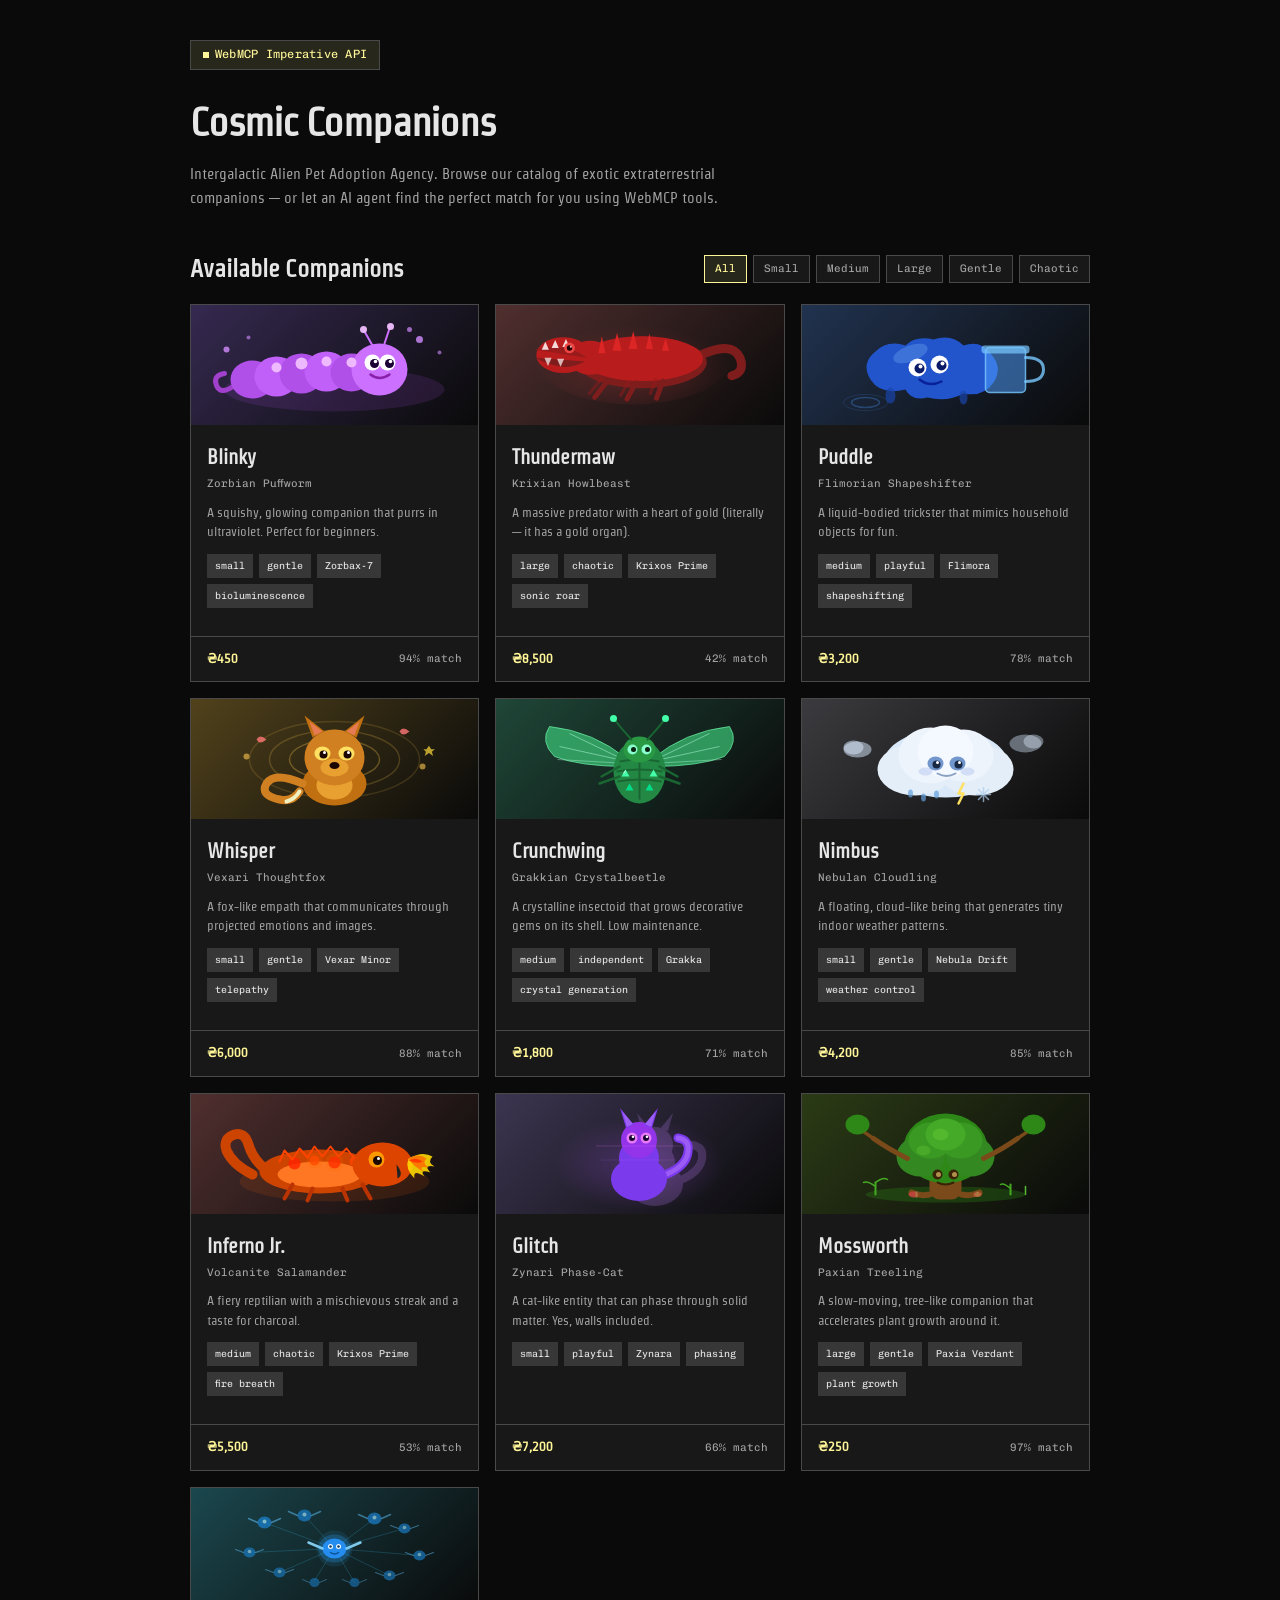
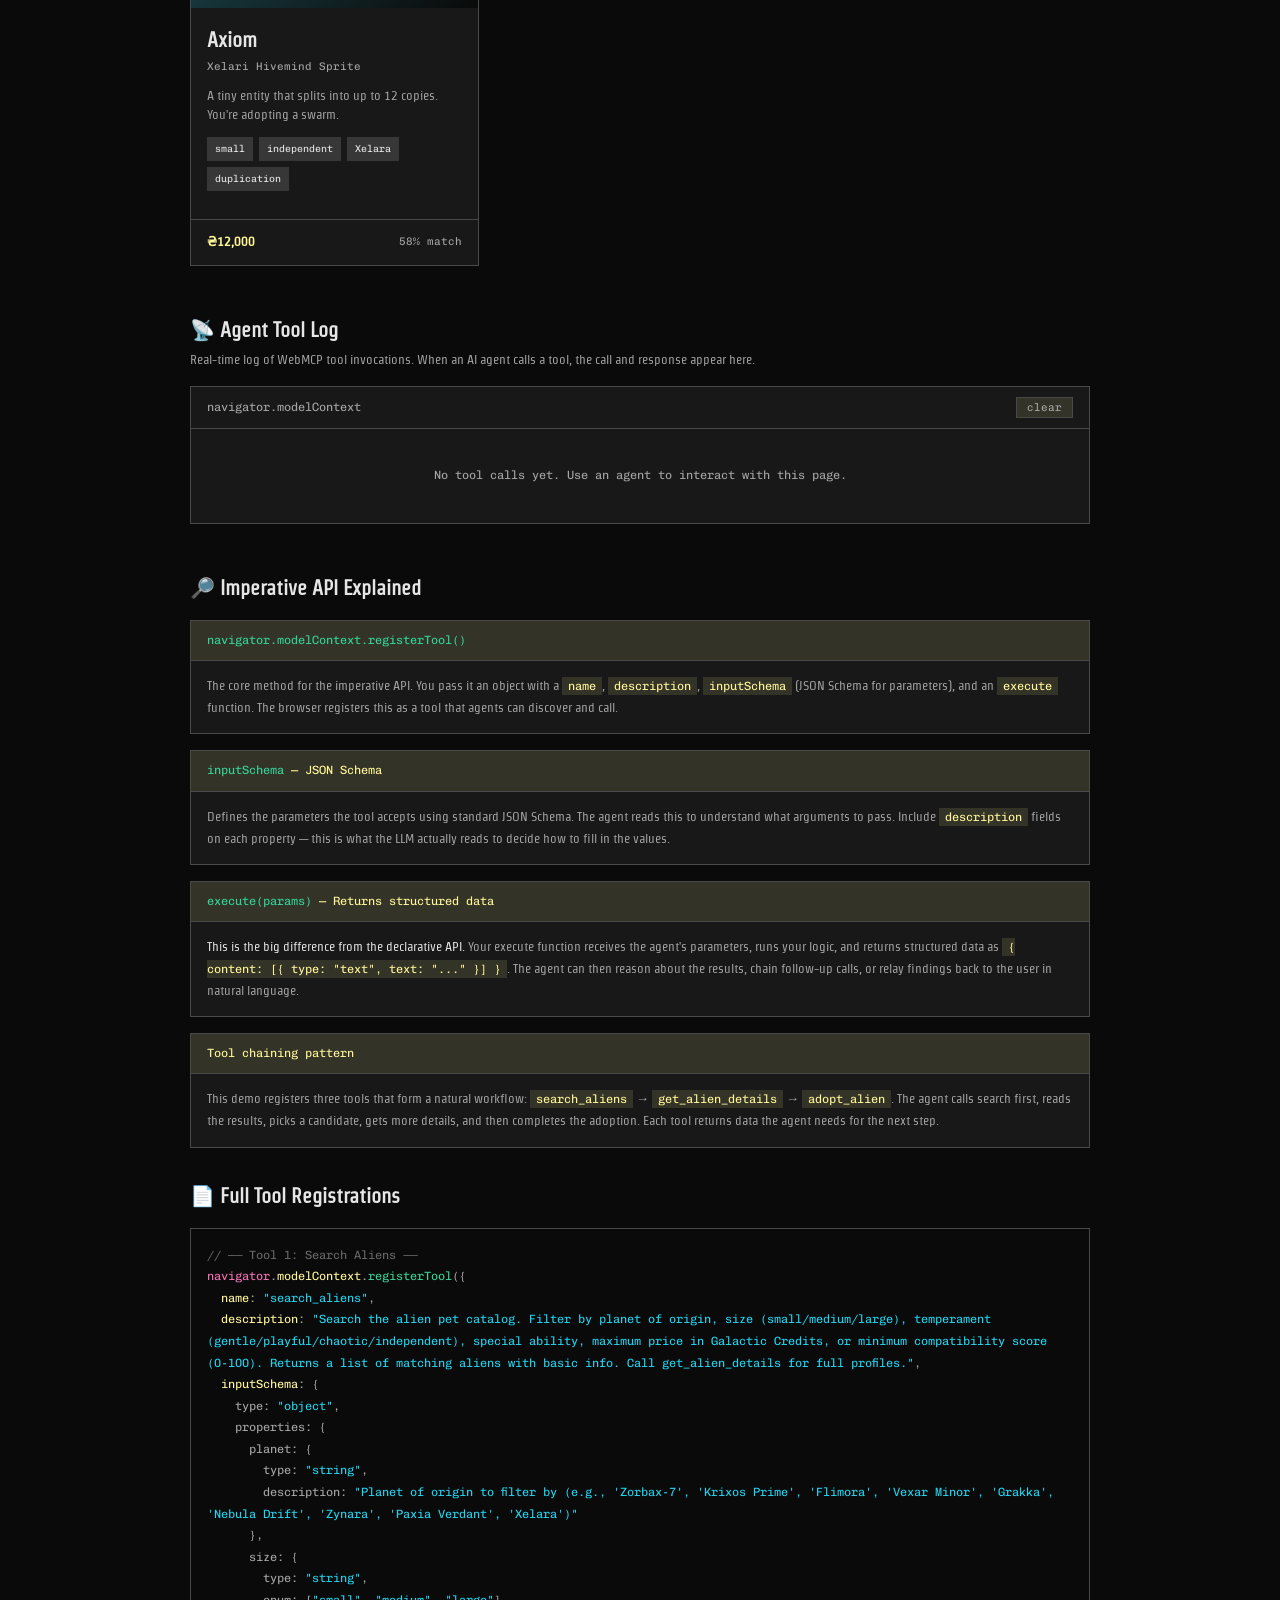
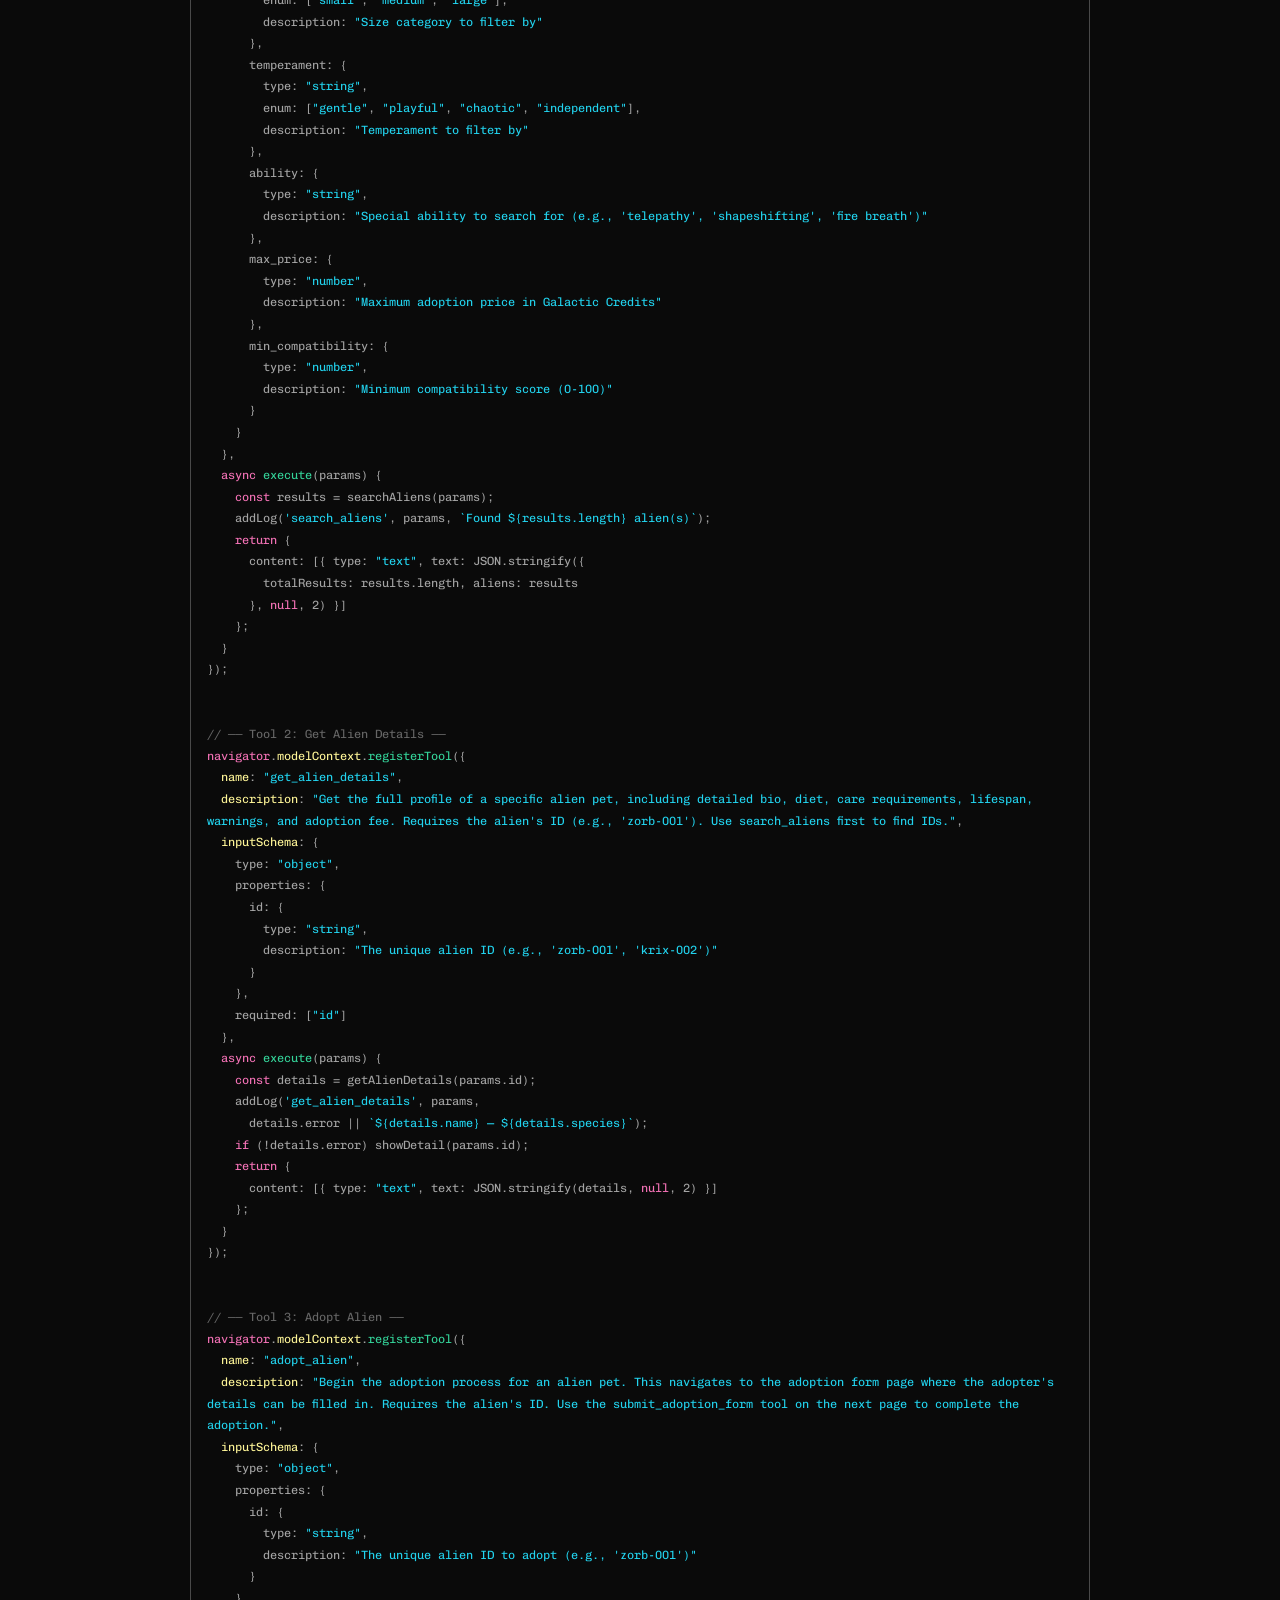
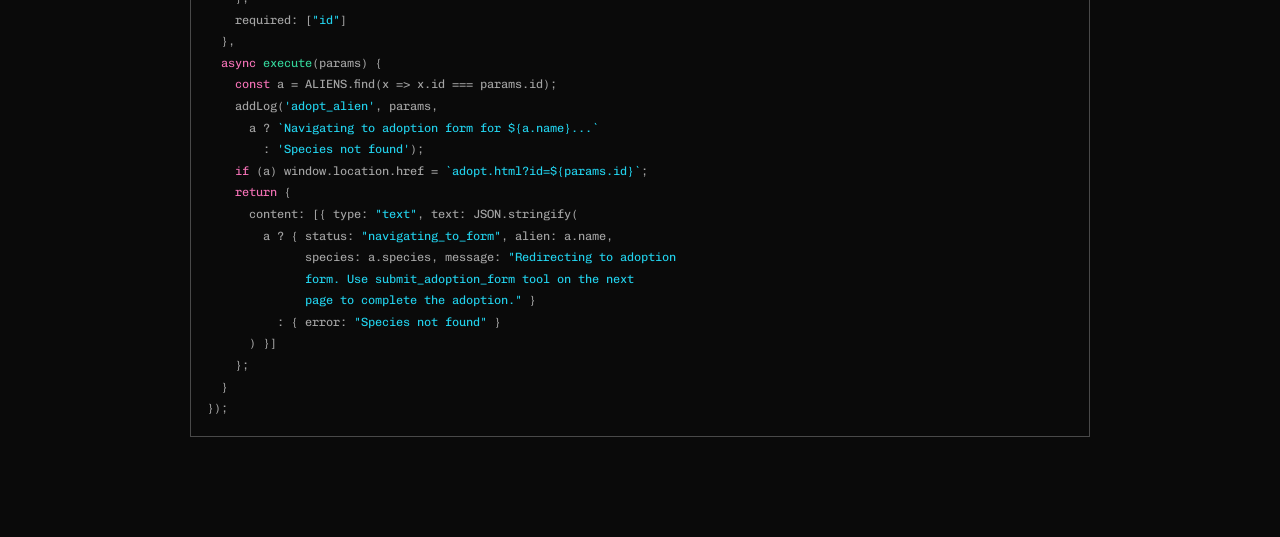
==== alien-adoption/index.html @ 4079ff13 "Fix pre block wrapping and match adopt.html container width - Set container--form max-width to 900px" ====
<!DOCTYPE html>
<html lang="en">
<head>
    <meta charset="UTF-8">
    <meta name="viewport" content="width=device-width, initial-scale=1.0">
    <link rel="icon" type="image/svg+xml" href="/playground/favicon.svg">
    <title>Cosmic Companions — Alien Pet Adoption Agency</title>
    <link rel="preconnect" href="https://fonts.googleapis.com">
    <link href="https://fonts.googleapis.com/css2?family=Chivo+Mono:wght@300;400;500&family=Strait&display=swap" rel="stylesheet">
    <link rel="stylesheet" href="styles.css">
</head>
<body>
<div class="container container--catalog">

    <header class="page-header">
        <div class="badge">WebMCP Imperative API</div>
        <h1>Cosmic Companions</h1>
        <p class="subtitle">
            Intergalactic Alien Pet Adoption Agency. Browse our catalog of exotic extraterrestrial 
            companions — or let an AI agent find the perfect match for you using WebMCP tools.
        </p>
    </header>

    <!-- Catalog -->
    <div class="section-header">
        <h2>Available Companions</h2>
        <div class="filter-pills">
            <span class="pill active" data-filter="all">All</span>
            <span class="pill" data-filter="small">Small</span>
            <span class="pill" data-filter="medium">Medium</span>
            <span class="pill" data-filter="large">Large</span>
            <span class="pill" data-filter="gentle">Gentle</span>
            <span class="pill" data-filter="chaotic">Chaotic</span>
        </div>
    </div>

    <div class="catalog" id="catalog"></div>

    <!-- Tool Call Log -->
    <div class="log-section">
        <h2>&#128225; Agent Tool Log</h2>
        <p class="log-desc">Real-time log of WebMCP tool invocations. When an AI agent calls a tool, the call and response appear here.</p>
        <div class="log-panel">
            <div class="log-toolbar">
                <span>navigator.modelContext</span>
                <button class="log-clear" onclick="clearLog()">clear</button>
            </div>
            <div class="log-entries" id="logEntries">
                <div class="log-empty">No tool calls yet. Use an agent to interact with this page.</div>
            </div>
        </div>
    </div>

    <!-- Annotations -->
    <div class="annotations">
        <h2>&#128270; Imperative API Explained</h2>

        <div class="annotation-block">
            <div class="annotation-label">
                <span class="fn">navigator.modelContext.registerTool()</span>
            </div>
            <div class="annotation-desc">
                The core method for the imperative API. You pass it an object with a <code>name</code>, 
                <code>description</code>, <code>inputSchema</code> (JSON Schema for parameters), 
                and an <code>execute</code> function. The browser registers this as a tool 
                that agents can discover and call.
            </div>
        </div>

        <div class="annotation-block">
            <div class="annotation-label">
                <span class="fn">inputSchema</span> — JSON Schema
            </div>
            <div class="annotation-desc">
                Defines the parameters the tool accepts using standard JSON Schema. 
                The agent reads this to understand what arguments to pass. Include 
                <code>description</code> fields on each property — this is what the LLM 
                actually reads to decide how to fill in the values.
            </div>
        </div>

        <div class="annotation-block">
            <div class="annotation-label">
                <span class="fn">execute(params)</span> — Returns structured data
            </div>
            <div class="annotation-desc">
                <strong>This is the big difference from the declarative API.</strong> Your execute 
                function receives the agent's parameters, runs your logic, and returns 
                structured data as <code>{ content: [{ type: "text", text: "..." }] }</code>. 
                The agent can then reason about the results, chain follow-up calls, or 
                relay findings back to the user in natural language.
            </div>
        </div>

        <div class="annotation-block">
            <div class="annotation-label">
                Tool chaining pattern
            </div>
            <div class="annotation-desc">
                This demo registers three tools that form a natural workflow: 
                <code>search_aliens</code> → <code>get_alien_details</code> → <code>adopt_alien</code>. 
                The agent calls search first, reads the results, picks a candidate, gets more details, 
                and then completes the adoption. Each tool returns data the agent needs for the next step.
            </div>
        </div>

        <h2 style="margin-top: 32px;">&#128196; Full Tool Registrations</h2>
        <pre><span class="cm">// ── Tool 1: Search Aliens ──</span>
<span class="kw">navigator</span>.<span class="hl">modelContext</span>.<span class="fn">registerTool</span>({
  <span class="hl">name</span>: <span class="str">"search_aliens"</span>,
  <span class="hl">description</span>: <span class="str">"Search the alien pet catalog. Filter by planet of origin, size (small/medium/large), temperament (gentle/playful/chaotic/independent), special ability, maximum price in Galactic Credits, or minimum compatibility score (0-100). Returns a list of matching aliens with basic info. Call get_alien_details for full profiles."</span>,
  <span class="hl">inputSchema</span>: {
    type: <span class="str">"object"</span>,
    properties: {
      planet: {
        type: <span class="str">"string"</span>,
        description: <span class="str">"Planet of origin to filter by (e.g., 'Zorbax-7', 'Krixos Prime', 'Flimora', 'Vexar Minor', 'Grakka', 'Nebula Drift', 'Zynara', 'Paxia Verdant', 'Xelara')"</span>
      },
      size: {
        type: <span class="str">"string"</span>,
        enum: [<span class="str">"small"</span>, <span class="str">"medium"</span>, <span class="str">"large"</span>],
        description: <span class="str">"Size category to filter by"</span>
      },
      temperament: {
        type: <span class="str">"string"</span>,
        enum: [<span class="str">"gentle"</span>, <span class="str">"playful"</span>, <span class="str">"chaotic"</span>, <span class="str">"independent"</span>],
        description: <span class="str">"Temperament to filter by"</span>
      },
      ability: {
        type: <span class="str">"string"</span>,
        description: <span class="str">"Special ability to search for (e.g., 'telepathy', 'shapeshifting', 'fire breath')"</span>
      },
      max_price: {
        type: <span class="str">"number"</span>,
        description: <span class="str">"Maximum adoption price in Galactic Credits"</span>
      },
      min_compatibility: {
        type: <span class="str">"number"</span>,
        description: <span class="str">"Minimum compatibility score (0-100)"</span>
      }
    }
  },
  <span class="kw">async</span> <span class="fn">execute</span>(params) {
    <span class="kw">const</span> results = searchAliens(params);
    addLog(<span class="str">'search_aliens'</span>, params, <span class="str">`Found ${results.length} alien(s)`</span>);
    <span class="kw">return</span> {
      content: [{ type: <span class="str">"text"</span>, text: JSON.stringify({
        totalResults: results.length, aliens: results
      }, <span class="kw">null</span>, 2) }]
    };
  }
});


<span class="cm">// ── Tool 2: Get Alien Details ──</span>
<span class="kw">navigator</span>.<span class="hl">modelContext</span>.<span class="fn">registerTool</span>({
  <span class="hl">name</span>: <span class="str">"get_alien_details"</span>,
  <span class="hl">description</span>: <span class="str">"Get the full profile of a specific alien pet, including detailed bio, diet, care requirements, lifespan, warnings, and adoption fee. Requires the alien's ID (e.g., 'zorb-001'). Use search_aliens first to find IDs."</span>,
  <span class="hl">inputSchema</span>: {
    type: <span class="str">"object"</span>,
    properties: {
      id: {
        type: <span class="str">"string"</span>,
        description: <span class="str">"The unique alien ID (e.g., 'zorb-001', 'krix-002')"</span>
      }
    },
    required: [<span class="str">"id"</span>]
  },
  <span class="kw">async</span> <span class="fn">execute</span>(params) {
    <span class="kw">const</span> details = getAlienDetails(params.id);
    addLog(<span class="str">'get_alien_details'</span>, params,
      details.error || <span class="str">`${details.name} — ${details.species}`</span>);
    <span class="kw">if</span> (!details.error) showDetail(params.id);
    <span class="kw">return</span> {
      content: [{ type: <span class="str">"text"</span>, text: JSON.stringify(details, <span class="kw">null</span>, 2) }]
    };
  }
});


<span class="cm">// ── Tool 3: Adopt Alien ──</span>
<span class="kw">navigator</span>.<span class="hl">modelContext</span>.<span class="fn">registerTool</span>({
  <span class="hl">name</span>: <span class="str">"adopt_alien"</span>,
  <span class="hl">description</span>: <span class="str">"Begin the adoption process for an alien pet. This navigates to the adoption form page where the adopter's details can be filled in. Requires the alien's ID. Use the submit_adoption_form tool on the next page to complete the adoption."</span>,
  <span class="hl">inputSchema</span>: {
    type: <span class="str">"object"</span>,
    properties: {
      id: {
        type: <span class="str">"string"</span>,
        description: <span class="str">"The unique alien ID to adopt (e.g., 'zorb-001')"</span>
      }
    },
    required: [<span class="str">"id"</span>]
  },
  <span class="kw">async</span> <span class="fn">execute</span>(params) {
    <span class="kw">const</span> a = ALIENS.find(x => x.id === params.id);
    addLog(<span class="str">'adopt_alien'</span>, params,
      a ? <span class="str">`Navigating to adoption form for ${a.name}...`</span>
        : <span class="str">'Species not found'</span>);
    <span class="kw">if</span> (a) window.location.href = <span class="str">`adopt.html?id=${params.id}`</span>;
    <span class="kw">return</span> {
      content: [{ type: <span class="str">"text"</span>, text: JSON.stringify(
        a ? { status: <span class="str">"navigating_to_form"</span>, alien: a.name,
              species: a.species, message: <span class="str">"Redirecting to adoption
              form. Use submit_adoption_form tool on the next
              page to complete the adoption."</span> }
          : { error: <span class="str">"Species not found"</span> }
      ) }]
    };
  }
});</pre>
    </div>

</div>

<script>
// ═══════════════════════════════════════════════════
//  ALIEN CATALOG DATA
// ═══════════════════════════════════════════════════

const ALIENS = [
    {
        id: "zorb-001",
        name: "Blinky",
        species: "Zorbian Puffworm",
        emoji: "🟣",
        planet: "Zorbax-7",
        size: "small",
        temperament: "gentle",
        ability: "bioluminescence",
        price: 450,
        compatibilityScore: 94,
        blurb: "A squishy, glowing companion that purrs in ultraviolet. Perfect for beginners.",
        bio: "Zorbian Puffworms are among the most popular starter aliens in the galaxy. Blinky was found drifting near the Helix Nebula in a cozy spore pod. They communicate through color shifts — soft lavender means happy, deep magenta means hungry. Blinky has already been litter-trained (crystalline sand only) and enjoys being carried in jacket pockets.",
        diet: "Photon flakes, crushed starlight, occasional moonberry",
        lifespan: "35 Earth years",
        careLevel: "Easy",
        warnings: ["Glows brightly at night — may disrupt sleep", "Do not expose to FM radio frequencies"]
    },
    {
        id: "krix-002",
        name: "Thundermaw",
        species: "Krixian Howlbeast",
        emoji: "🔴",
        planet: "Krixos Prime",
        size: "large",
        temperament: "chaotic",
        ability: "sonic roar",
        price: 8500,
        compatibilityScore: 42,
        blurb: "A massive predator with a heart of gold (literally — it has a gold organ).",
        bio: "Thundermaw was rescued from an illegal fighting ring on Krixos Prime. Despite their fearsome appearance (six legs, armored scales, teeth that regenerate hourly), they're surprisingly affectionate once bonded. Thundermaw's sonic roar can shatter glass within 50 meters, so a reinforced habitat is mandatory. They've been working with our behavioral team and have made tremendous progress.",
        diet: "Raw plasma steak, iron ore nuggets, the occasional asteroid fragment",
        lifespan: "200+ Earth years",
        careLevel: "Expert",
        warnings: ["Sonic roar can cause structural damage", "Requires Class-4 containment license", "May eat furniture during bonding phase"]
    },
    {
        id: "flim-003",
        name: "Puddle",
        species: "Flimorian Shapeshifter",
        emoji: "🔵",
        planet: "Flimora",
        size: "medium",
        temperament: "playful",
        ability: "shapeshifting",
        price: 3200,
        compatibilityScore: 78,
        blurb: "A liquid-bodied trickster that mimics household objects for fun.",
        bio: "Puddle is a Flimorian Shapeshifter — a species that exists in a semi-liquid state and can temporarily take the form of nearby objects. You might find Puddle disguised as your coffee mug, a throw pillow, or your other pet. This is their version of playing. Puddle can hold a shape for about 20 minutes before reverting to their natural blob form. They especially enjoy rainy days and have an inexplicable fascination with jazz music.",
        diet: "Distilled nebula water, mineral supplements, any Earth liquid (prefers orange juice)",
        lifespan: "80 Earth years",
        careLevel: "Moderate",
        warnings: ["May impersonate important objects (keys, phones, remotes)", "Cannot hold shape if startled", "Keep away from extreme heat — will evaporate temporarily"]
    },
    {
        id: "vex-004",
        name: "Whisper",
        species: "Vexari Thoughtfox",
        emoji: "🟡",
        planet: "Vexar Minor",
        size: "small",
        temperament: "gentle",
        ability: "telepathy",
        price: 6000,
        compatibilityScore: 88,
        blurb: "A fox-like empath that communicates through projected emotions and images.",
        bio: "Whisper is a Vexari Thoughtfox — a species renowned for their low-level telepathic abilities. They don't read specific thoughts, but they pick up on emotional states and can project simple images and feelings back. Owners report that Whisper has an uncanny ability to know when you're sad and will project warm, comforting mental images (usually sunsets and meadows). Whisper is extremely loyal once bonded but can be shy around crowds.",
        diet: "Thought-enriched kibble (included with adoption), Vexari dream nectar, chamomile tea",
        lifespan: "50 Earth years",
        careLevel: "Easy",
        warnings: ["May project your embarrassing memories if anxious", "Sensitive to loud arguments"]
    },
    {
        id: "grak-005",
        name: "Crunchwing",
        species: "Grakkian Crystalbeetle",
        emoji: "🟢",
        planet: "Grakka",
        size: "medium",
        temperament: "independent",
        ability: "crystal generation",
        price: 1800,
        compatibilityScore: 71,
        blurb: "A crystalline insectoid that grows decorative gems on its shell. Low maintenance.",
        bio: "Crunchwing is a Grakkian Crystalbeetle — a docile insectoid species whose carapace naturally produces small crystalline growths. These crystals are purely decorative (and mildly sparkly) and shed seasonally, making Crunchwing a surprisingly fashionable companion. They're extremely low-maintenance, requiring minimal interaction but enjoying the presence of other beings. Crunchwing spends most of their time basking under UV lamps and crunching gravel.",
        diet: "Assorted gravel, mineral dust, UV light exposure (2 hrs/day minimum)",
        lifespan: "120 Earth years",
        careLevel: "Easy",
        warnings: ["Shed crystals may scratch hardwood floors", "Loud crunching sounds at night"]
    },
    {
        id: "neb-006",
        name: "Nimbus",
        species: "Nebulan Cloudling",
        emoji: "⚪",
        planet: "Nebula Drift",
        size: "small",
        temperament: "gentle",
        ability: "weather control",
        price: 4200,
        compatibilityScore: 85,
        blurb: "A floating, cloud-like being that generates tiny indoor weather patterns.",
        bio: "Nimbus is a Nebulan Cloudling — a gaseous life form that resembles a small, sentient cloud. They float at about head height and can generate localized micro-weather: gentle breezes when content, light drizzle when sad, and tiny rainbows when excited. Nimbus bonds deeply with one person and tends to follow them from room to room. They're virtually silent and their presence is described by owners as 'unreasonably cozy.'",
        diet: "Atmospheric moisture, humidity, the occasional spritz from a spray bottle",
        lifespan: "Unknown (oldest recorded: 300+ years)",
        careLevel: "Easy",
        warnings: ["May cause indoor rain if neglected", "Keep away from open flames", "Electronics may need waterproofing"]
    },
    {
        id: "vol-007",
        name: "Inferno Jr.",
        species: "Volcanite Salamander",
        emoji: "🟠",
        planet: "Krixos Prime",
        size: "medium",
        temperament: "chaotic",
        ability: "fire breath",
        price: 5500,
        compatibilityScore: 53,
        blurb: "A fiery reptilian with a mischievous streak and a taste for charcoal.",
        bio: "Inferno Jr. is a Volcanite Salamander — a heat-resistant reptilian species from the volcanic regions of Krixos Prime. They can exhale controlled jets of flame up to 2 meters long, which they primarily use to cook their own food (they refuse to eat anything uncharred). Inferno Jr. is mischievous but trainable, and they've taken well to the 'no indoor fires' protocol. They love basking on heated rocks and have an endearing habit of lightly toasting your socks as a sign of affection.",
        diet: "Charcoal, lava rocks, any food item (will self-char before eating)",
        lifespan: "90 Earth years",
        careLevel: "Advanced",
        warnings: ["Fire hazard — fireproof habitat required", "Will char unattended clothing", "Insurance surcharge may apply"]
    },
    {
        id: "zyn-008",
        name: "Glitch",
        species: "Zynari Phase-Cat",
        emoji: "🟣",
        planet: "Zynara",
        size: "small",
        temperament: "playful",
        ability: "phasing",
        price: 7200,
        compatibilityScore: 66,
        blurb: "A cat-like entity that can phase through solid matter. Yes, walls included.",
        bio: "Glitch is a Zynari Phase-Cat — a feline-like species with the unsettling ability to phase through solid matter. Doors, walls, containers — none of it matters to Glitch. They phase instinctively when startled or when they really want something on the other side. Glitch is incredibly affectionate, aggressively curious, and has no concept of personal space (or physical barriers). Our team has had limited success with phase-boundary training, but Glitch is improving.",
        diet: "Standard cat food (weirdly), quantum kibble supplement, the occasional moth",
        lifespan: "45 Earth years",
        careLevel: "Advanced",
        warnings: ["Cannot be contained by physical barriers", "May appear in your bed at 3 AM", "Phase-proof rooms available for purchase separately"]
    },
    {
        id: "pax-009",
        name: "Mossworth",
        species: "Paxian Treeling",
        emoji: "🟤",
        planet: "Paxia Verdant",
        size: "large",
        temperament: "gentle",
        ability: "plant growth",
        price: 250,
        compatibilityScore: 97,
        blurb: "A slow-moving, tree-like companion that accelerates plant growth around it.",
        bio: "Mossworth is a Paxian Treeling — a large, slow-moving arboreal life form that resembles a walking tree stump with mossy limbs. Wherever Mossworth sits for more than an hour, nearby plants experience rapid growth. Gardens thrive, houseplants flourish, and even barren soil begins to sprout. Mossworth communicates through slow, rumbling vibrations and has the most gentle disposition of any species in our catalog. They enjoy sunlight, rain, and being read to (the vibrations of human speech seem to soothe them).",
        diet: "Water, compost, sunlight, classical music (not food but they insist)",
        lifespan: "500+ Earth years",
        careLevel: "Easy",
        warnings: ["Very slow — may block hallways", "Accelerated plant growth may affect property", "Produces 3kg of moss daily"]
    },
    {
        id: "xel-010",
        name: "Axiom",
        species: "Xelari Hivemind Sprite",
        emoji: "🔵",
        planet: "Xelara",
        size: "small",
        temperament: "independent",
        ability: "duplication",
        price: 12000,
        compatibilityScore: 58,
        blurb: "A tiny entity that splits into up to 12 copies. You're adopting a swarm.",
        bio: "Axiom is a Xelari Hivemind Sprite — a singular consciousness that can temporarily split into up to 12 identical copies. All copies share one mind and act in coordination. Axiom uses this ability to multitask: one copy might sit on your shoulder while three others clean the kitchen and two more play chess against each other. When reunified, Axiom retains all memories from all copies. They're highly intelligent, slightly aloof, and have strong opinions about interior design.",
        diet: "Electromagnetic energy (sits near routers/outlets), crystallized logic cubes (included)",
        lifespan: "Unknown — may be functionally immortal",
        careLevel: "Expert",
        warnings: ["Up to 12 copies at once — can be overwhelming", "Rearranges furniture without asking", "Has been known to optimize your schedule without consent"]
    }
];


// ═══════════════════════════════════════════════════
//  RENDER CATALOG
// ═══════════════════════════════════════════════════

const catalogEl = document.getElementById('catalog');
let currentDetailId = null;

function renderCatalog(filter = 'all') {
    closeDetail(false);
    const filtered = ALIENS.filter(a => {
        if (filter === 'all') return true;
        return a.size === filter || a.temperament === filter;
    });

    catalogEl.innerHTML = filtered.map(a => `
        <div class="alien-card" data-id="${a.id}" onclick="showDetail('${a.id}')">
            <div class="alien-card-visual" style="background: linear-gradient(135deg, ${getColor(a)}, var(--bg))">
                <img src="illustrations/${a.name.toLowerCase().replace(/\s+/g, '-').replace(/\./g, '')}.svg" alt="${a.name}" class="alien-card-illustration">
            </div>
            <div class="alien-card-body">
                <h3>${a.name}</h3>
                <div class="species">${a.species}</div>
                <div class="blurb">${a.blurb}</div>
                <div class="alien-tags">
                    <span class="alien-tag size">${a.size}</span>
                    <span class="alien-tag temperament">${a.temperament}</span>
                    <span class="alien-tag planet">${a.planet}</span>
                    <span class="alien-tag ability">${a.ability}</span>
                </div>
            </div>
            <div class="alien-card-footer">
                <span class="alien-price">&#8372;${a.price.toLocaleString()}</span>
                <span class="compat-score">${a.compatibilityScore}% match</span>
            </div>
        </div>
    `).join('');
}

function getColor(alien) {
    const colors = {
        'Zorbax-7': 'rgba(139,92,246,0.25)',
        'Krixos Prime': 'rgba(248,113,113,0.25)',
        'Flimora': 'rgba(59,130,246,0.25)',
        'Vexar Minor': 'rgba(251,191,36,0.25)',
        'Grakka': 'rgba(52,211,153,0.25)',
        'Nebula Drift': 'rgba(200,200,220,0.2)',
        'Zynara': 'rgba(167,139,250,0.25)',
        'Paxia Verdant': 'rgba(101,163,13,0.25)',
        'Xelara': 'rgba(34,211,238,0.25)'
    };
    return colors[alien.planet] || 'rgba(99,102,241,0.2)';
}

// Filter pills
document.querySelectorAll('.pill').forEach(pill => {
    pill.addEventListener('click', () => {
        document.querySelectorAll('.pill').forEach(p => p.classList.remove('active'));
        pill.classList.add('active');
        renderCatalog(pill.dataset.filter);
    });
});

renderCatalog();


// ═══════════════════════════════════════════════════
//  INLINE DETAIL PANEL
// ═══════════════════════════════════════════════════

function showDetail(id) {
    const a = ALIENS.find(x => x.id === id);
    if (!a) return;

    // If clicking the same card, close it
    if (currentDetailId === id) {
        closeDetail();
        return;
    }

    // Remove any existing detail panel and active state
    closeDetail(false);
    currentDetailId = id;

    // Find the clicked card element
    const cards = catalogEl.querySelectorAll('.alien-card');
    let clickedCard = null;
    cards.forEach(card => {
        if (card.dataset.id === id) {
            clickedCard = card;
            card.classList.add('active');
        }
    });

    if (!clickedCard) return;

    // Figure out which row the card is in by checking positions
    const catalogRect = catalogEl.getBoundingClientRect();
    const clickedRect = clickedCard.getBoundingClientRect();
    const clickedRow = clickedRect.top;

    // Find the last card in the same row
    let lastInRow = clickedCard;
    cards.forEach(card => {
        const rect = card.getBoundingClientRect();
        if (Math.abs(rect.top - clickedRow) < 5 && rect.left > lastInRow.getBoundingClientRect().left) {
            lastInRow = card;
        }
    });

    // Also check if there's a detail panel already in the DOM (shouldn't be, but safety)
    const existingPanel = catalogEl.querySelector('.inline-detail');
    if (existingPanel) existingPanel.remove();

    // Create the inline detail panel
    const panel = document.createElement('div');
    panel.className = 'inline-detail';
    panel.id = 'inlineDetail';
    // Set left rail width to exactly match the card. Subtract 1px to account
    // for the panel's own 1px left border, which shifts the content box inward.
    panel.style.setProperty('--detail-left-width', (clickedCard.getBoundingClientRect().width - 1) + 'px');
    panel.style.setProperty('--hero-color', getColor(a));
    const illustrationFile = a.name.toLowerCase().replace(/\s+/g, '-').replace(/\./g, '');
    panel.innerHTML = `
        <div class="inline-detail-left">
            <div class="inline-detail-hero">
                <img src="illustrations/${illustrationFile}.svg" alt="${a.name}" class="inline-detail-illustration">
                <button class="inline-detail-close inline-detail-close--hero" onclick="closeDetail()"><svg width="14" height="14" viewBox="0 0 10 10" fill="none" xmlns="http://www.w3.org/2000/svg"><line x1="1" y1="1" x2="9" y2="9" stroke="currentColor" stroke-width="1.5" stroke-linecap="round"/><line x1="9" y1="1" x2="1" y2="9" stroke="currentColor" stroke-width="1.5" stroke-linecap="round"/></svg></button>
            </div>
            <div class="inline-detail-left-identity">
                <h2>${a.name}</h2>
                <div class="inline-detail-species">${a.species} — ${a.id}</div>
            </div>
            <div class="inline-detail-price-row">
                <span class="inline-detail-price">&#8372;${a.price.toLocaleString()}</span>
                <span class="inline-detail-match">${a.compatibilityScore}% match</span>
            </div>
        </div>
        <div class="inline-detail-right">
            <button class="inline-detail-close inline-detail-close--right" onclick="closeDetail()"><svg width="14" height="14" viewBox="0 0 10 10" fill="none" xmlns="http://www.w3.org/2000/svg"><line x1="1" y1="1" x2="9" y2="9" stroke="currentColor" stroke-width="1.5" stroke-linecap="round"/><line x1="9" y1="1" x2="1" y2="9" stroke="currentColor" stroke-width="1.5" stroke-linecap="round"/></svg></button>
            <p class="inline-detail-bio">${a.bio}</p>
            <div class="detail-grid">
                <div class="detail-item">
                    <div class="label">planet</div>
                    <div class="value">${a.planet}</div>
                </div>
                <div class="detail-item">
                    <div class="label">size</div>
                    <div class="value">${a.size}</div>
                </div>
                <div class="detail-item">
                    <div class="label">temperament</div>
                    <div class="value">${a.temperament}</div>
                </div>
                <div class="detail-item">
                    <div class="label">ability</div>
                    <div class="value">${a.ability}</div>
                </div>
                <div class="detail-item">
                    <div class="label">lifespan</div>
                    <div class="value">${a.lifespan}</div>
                </div>
                <div class="detail-item">
                    <div class="label">care level</div>
                    <div class="value">${a.careLevel}</div>
                </div>
                <div class="detail-item detail-item--full">
                    <div class="label">diet</div>
                    <div class="value">${a.diet}</div>
                </div>
                <div class="detail-item detail-item--fee">
                    <div class="label">adoption fee</div>
                    <div class="value">&#8372;${a.price.toLocaleString()}</div>
                </div>
            </div>
            ${a.warnings.length ? `
                <div class="warnings">
                    <h4>&#9888; Warnings</h4>
                    <ul>${a.warnings.map(w => `<li>${w}</li>`).join('')}</ul>
                </div>
            ` : ''}
            <div class="adopt-bar">
                <button class="adopt-btn" onclick="handleAdopt('${a.id}')">Adopt ${a.name}</button>
            </div>
        </div>
    `;

    // Insert the panel after the last card in the row
    lastInRow.insertAdjacentElement('afterend', panel);

    // On mobile the panel is a fixed overlay — lock body scroll
    if (window.matchMedia('(max-width: 600px)').matches) {
        document.body.style.overflow = 'hidden';
    } else {
        // Desktop: smooth scroll to show the panel
        setTimeout(() => {
            panel.scrollIntoView({ behavior: 'smooth', block: 'nearest' });
        }, 50);
    }
}

function closeDetail(smooth = true) {
    currentDetailId = null;
    document.body.style.overflow = '';
    const panel = document.getElementById('inlineDetail');
    if (panel) {
        if (smooth) {
            panel.classList.add('is-closing');
            setTimeout(() => panel.remove(), 300);
        } else {
            panel.remove();
        }
    }
    // Remove active state from all cards
    catalogEl.querySelectorAll('.alien-card.active').forEach(c => c.classList.remove('active'));
};

function handleAdopt(id) {
    window.location.href = `adopt.html?id=${id}`;
}

window.addEventListener('resize', () => {
    if (!currentDetailId) return;
    requestAnimationFrame(() => {
        const panel = document.getElementById('inlineDetail');
        const activeCard = catalogEl.querySelector(`.alien-card[data-id="${currentDetailId}"]`);
        if (!panel || !activeCard) return;

        // Update left rail width to match card's new size
        panel.style.setProperty('--detail-left-width', (activeCard.getBoundingClientRect().width - 1) + 'px');

        // Re-evaluate which card is last in the active card's row after reflow
        const cards = catalogEl.querySelectorAll('.alien-card');
        const activeRow = activeCard.getBoundingClientRect().top;
        let lastInRow = activeCard;
        cards.forEach(card => {
            const rect = card.getBoundingClientRect();
            if (Math.abs(rect.top - activeRow) < 5 && rect.left > lastInRow.getBoundingClientRect().left) {
                lastInRow = card;
            }
        });

        // Reinsert panel if it's no longer after the correct card
        if (panel.previousElementSibling !== lastInRow) {
            lastInRow.insertAdjacentElement('afterend', panel);
        }
    });
});

// Keep showConfirmation for backwards compat but it won't be used
function showConfirmation(alien, adopterName) {}


// ═══════════════════════════════════════════════════
//  TOOL CALL LOG
// ═══════════════════════════════════════════════════

const logEntriesEl = document.getElementById('logEntries');
let logCount = 0;

function addLog(toolName, params, result) {
    if (logCount === 0) logEntriesEl.innerHTML = '';
    logCount++;
    const time = new Date().toLocaleTimeString('en-US', { hour12: false });
    const entry = document.createElement('div');
    entry.className = 'log-entry';

    const resultPreview = typeof result === 'string' 
        ? result 
        : JSON.stringify(result, null, 2);

    // Truncate long results for display
    const displayResult = resultPreview.length > 500 
        ? resultPreview.substring(0, 500) + '\n  ...' 
        : resultPreview;

    entry.innerHTML = `
        <span class="log-time">${time}</span>
        <span class="log-tool">${toolName}</span>
        <span class="log-arrow">←</span>
        <span class="log-params">${JSON.stringify(params)}</span>
        <span class="log-result">→ ${displayResult}</span>
    `;
    logEntriesEl.appendChild(entry);
    logEntriesEl.scrollTop = logEntriesEl.scrollHeight;
}

function clearLog() {
    logCount = 0;
    logEntriesEl.innerHTML = '<div class="log-empty">No tool calls yet. Use an agent to interact with this page.</div>';
}


// ═══════════════════════════════════════════════════
//  TOOL LOGIC (shared between UI and WebMCP)
// ═══════════════════════════════════════════════════

function searchAliens(params) {
    let results = [...ALIENS];
    if (params.planet) {
        results = results.filter(a => a.planet.toLowerCase().includes(params.planet.toLowerCase()));
    }
    if (params.size) {
        results = results.filter(a => a.size === params.size.toLowerCase());
    }
    if (params.temperament) {
        results = results.filter(a => a.temperament === params.temperament.toLowerCase());
    }
    if (params.ability) {
        results = results.filter(a => a.ability.toLowerCase().includes(params.ability.toLowerCase()));
    }
    if (params.max_price) {
        results = results.filter(a => a.price <= params.max_price);
    }
    if (params.min_compatibility) {
        results = results.filter(a => a.compatibilityScore >= params.min_compatibility);
    }
    return results.map(a => ({
        id: a.id,
        name: a.name,
        species: a.species,
        planet: a.planet,
        size: a.size,
        temperament: a.temperament,
        ability: a.ability,
        price: a.price,
        compatibilityScore: a.compatibilityScore,
        blurb: a.blurb
    }));
}

function getAlienDetails(id) {
    const a = ALIENS.find(x => x.id === id);
    if (!a) return { error: "Species not found" };
    return { ...a };
}


// ═══════════════════════════════════════════════════
//  WEBMCP TOOL REGISTRATION (Imperative API)
// ═══════════════════════════════════════════════════

function registerWebMCPTools() {
    if (!navigator.modelContext) {
        console.log('WebMCP not available — tools registered in demo mode only.');
        return;
    }

    // ── Tool 1: Search Aliens ──
    navigator.modelContext.registerTool({
        name: "search_aliens",
        description: "Search the alien pet catalog. Filter by planet of origin, size (small/medium/large), temperament (gentle/playful/chaotic/independent), special ability, maximum price in Galactic Credits, or minimum compatibility score (0-100). Returns a list of matching aliens with basic info. Call get_alien_details for full profiles.",
        inputSchema: {
            type: "object",
            properties: {
                planet: {
                    type: "string",
                    description: "Planet of origin to filter by (e.g., 'Zorbax-7', 'Krixos Prime', 'Flimora', 'Vexar Minor', 'Grakka', 'Nebula Drift', 'Zynara', 'Paxia Verdant', 'Xelara')"
                },
                size: {
                    type: "string",
                    enum: ["small", "medium", "large"],
                    description: "Size category to filter by"
                },
                temperament: {
                    type: "string",
                    enum: ["gentle", "playful", "chaotic", "independent"],
                    description: "Temperament to filter by"
                },
                ability: {
                    type: "string",
                    description: "Special ability to search for (e.g., 'telepathy', 'shapeshifting', 'fire breath')"
                },
                max_price: {
                    type: "number",
                    description: "Maximum adoption price in Galactic Credits"
                },
                min_compatibility: {
                    type: "number",
                    description: "Minimum compatibility score (0-100)"
                }
            }
        },
        async execute(params) {
            const results = searchAliens(params);
            addLog('search_aliens', params, `Found ${results.length} alien(s)`);
            return {
                content: [{
                    type: "text",
                    text: JSON.stringify({
                        totalResults: results.length,
                        aliens: results
                    }, null, 2)
                }]
            };
        }
    });

    // ── Tool 2: Get Alien Details ──
    navigator.modelContext.registerTool({
        name: "get_alien_details",
        description: "Get the full profile of a specific alien pet, including detailed bio, diet, care requirements, lifespan, warnings, and adoption fee. Requires the alien's ID (e.g., 'zorb-001'). Use search_aliens first to find IDs.",
        inputSchema: {
            type: "object",
            properties: {
                id: {
                    type: "string",
                    description: "The unique alien ID (e.g., 'zorb-001', 'krix-002')"
                }
            },
            required: ["id"]
        },
        async execute(params) {
            const details = getAlienDetails(params.id);
            addLog('get_alien_details', params, details.error || `${details.name} — ${details.species}`);
            // Also open the inline detail panel in the UI
            if (!details.error) showDetail(params.id);
            return {
                content: [{
                    type: "text",
                    text: JSON.stringify(details, null, 2)
                }]
            };
        }
    });

    // ── Tool 3: Adopt Alien ──
    navigator.modelContext.registerTool({
        name: "adopt_alien",
        description: "Begin the adoption process for an alien pet. This navigates to the adoption form page where the adopter's details can be filled in. Requires the alien's ID. Use the submit_adoption_form tool on the next page to complete the adoption.",
        inputSchema: {
            type: "object",
            properties: {
                id: {
                    type: "string",
                    description: "The unique alien ID to adopt (e.g., 'zorb-001')"
                }
            },
            required: ["id"]
        },
        async execute(params) {
            const a = ALIENS.find(x => x.id === params.id);
            addLog('adopt_alien', params, a ? `Navigating to adoption form for ${a.name}...` : 'Species not found');
            if (a) {
                window.location.href = `adopt.html?id=${params.id}`;
            }
            return {
                content: [{
                    type: "text",
                    text: a 
                        ? JSON.stringify({ status: "navigating_to_form", alien: a.name, species: a.species, message: "Redirecting to adoption form. Use submit_adoption_form tool on the next page to complete the adoption." })
                        : JSON.stringify({ error: "Species not found" })
                }]
            };
        }
    });

    console.log('WebMCP tools registered: search_aliens, get_alien_details, adopt_alien');
}

// Register tools when page loads
registerWebMCPTools();
</script>
</body>
</html>
---- alien-adoption/styles.css ----
/* ================================================================
   Cosmic Companions — Alien Adoption
   styles.css
   ================================================================
   Single stylesheet for alien-adoption/index.html and adopt.html.
   Replaces ../tokens.css + all inline <style> blocks.

   Sections:
     1. Reset
     2. Design Tokens (:root)
     3. Base
     4. Layout
     5. Shared Components
     6. INDEX.HTML — Catalog Page
     7. ADOPT.HTML — Adoption Form
     8. Responsive
   ================================================================ */


/* ================================================================
   1. RESET
   ================================================================ */

*, *::before, *::after {
    box-sizing: border-box;
    margin: 0;
    padding: 0;
}


/* ================================================================
   2. DESIGN TOKENS
   ================================================================ */

:root {
    /* ─── Backgrounds ─── */
    --bg:             #0a0a0a;
    --surface:        #181818;
    --surface-hover:  #242424;

    /* ─── Borders ─── */
    --border:         #494949;
    --border-focus:   #e6e6e6;
    --border-hover:   #FFF698;

    /* ─── Text ─── */
    --text:           #e6e6e6;
    --text-muted:     #a4a4a4;

    /* ─── Accent ─── */
    --accent:         #FFF698;
    --accent-soft:    rgba(255, 246, 152, 0.12);
    --accent-glow:    rgba(255, 246, 152, 0.15);

    /* ─── Semantic ─── */
    --success:        #34d399;
    --warning:        #ffb052;
    --danger:         #f87171;
    --pink:           #f472b6;
    --cyan:           #22d3ee;

    /* ─── Tags ─── */
    --tag-bg:         rgba(255, 246, 152, 0.12);
    --tag-text:       #FFF698;

    /* ─── Layout ─── */
    --radius:         0;

    /* ─── Fonts ─── */
    --sans:           'Strait', sans-serif;
    --mono:           'Chivo Mono', monospace;

    /* ─── Derived fill tokens ───────────────────────────────────
       rgba variations of semantic colors used throughout the UI.
       Defined here so changing a base token cascades everywhere.
    ─────────────────────────────────────────────────────────── */

    /* Cyan (size tags) */
    --cyan-border:              rgba(34, 211, 238, 0.3);
    --cyan-fill:                rgba(34, 211, 238, 0.08);

    /* Success / green (temperament tags, agent indicator, success card) */
    --success-border-strong:    rgba(52, 211, 153, 0.3);
    --success-border:           rgba(52, 211, 153, 0.2);
    --success-fill:             rgba(52, 211, 153, 0.08);

    /* Pink (planet tags) */
    --pink-border:              rgba(244, 114, 182, 0.3);
    --pink-fill:                rgba(244, 114, 182, 0.08);

    /* Danger / red (danger tags, warnings block, error card) */
    --danger-border-strong:     rgba(248, 113, 113, 0.3);
    --danger-border:            rgba(248, 113, 113, 0.2);
    --danger-fill:              rgba(248, 113, 113, 0.06);
    --danger-fill-alt:          rgba(248, 113, 113, 0.08);

    /* Warning / amber (ability tags) */
    --warning-border:           rgba(255, 176, 82, 0.3);
    --warning-fill:             rgba(255, 176, 82, 0.08);

    /* ─── Miscellaneous hardcoded values ─── */
    --placeholder:    #666666;   /* input::placeholder — not in global tokens */
    --comment:        #666666;   /* pre .cm code comment color */
}


/* ================================================================
   3. BASE
   ================================================================ */

body {
    font-family: var(--sans);
    background: var(--bg);
    color: var(--text);
    min-height: 100vh;
    line-height: 1.6;
    padding: 40px 20px 100px;
}

h1 {
    font-size: 2.5rem;
    font-weight: 700;
    letter-spacing: -0.03em;
    margin-bottom: 8px;
}

h1 .emoji { margin-right: 6px; }


/* ================================================================
   4. LAYOUT
   ================================================================ */

.container {
    margin: 0 auto;
}

/* index.html — catalog page */
.container--catalog {
    max-width: 900px;
}

/* adopt.html — adoption form page */
.container--form {
    max-width: 900px;
}


/* ================================================================
   5. SHARED COMPONENTS
   Used by both index.html and adopt.html
   ================================================================ */

/* ─── Warnings Block ─── */

.warnings {
    background: var(--danger-fill-alt);
    border: 1px solid var(--danger-border-strong);
    border-radius: 0;
    padding: 12px 14px;
}


.warnings h4 {
    font-size: 0.75rem;
    color: var(--danger);
    font-family: var(--mono);
    margin-bottom: 6px;
}

.warnings ul {
    list-style: none;
    font-size: 0.8125rem;
    color: var(--text-muted);
}

.warnings li::before {
    content: '⚠ ';
}

/* ─── Log Panel ─── */

.log-section {
    margin-top: 48px;
}

.log-section h2 {
    font-size: 1.25rem;
    font-weight: 600;
    margin-bottom: 4px;
}

.log-section .log-desc {
    font-size: 0.8125rem;
    color: var(--text-muted);
    margin-bottom: 16px;
}

.log-panel {
    background: var(--surface);
    border: 1px solid var(--border);
    border-radius: 0;
    overflow: hidden;
}

.log-toolbar {
    display: flex;
    justify-content: space-between;
    align-items: center;
    padding: 10px 16px;
    border-bottom: 1px solid var(--border);
}

.log-toolbar span {
    font-family: var(--mono);
    font-size: 0.75rem;
    color: var(--text-muted);
}

.log-clear {
    font-family: var(--mono);
    font-size: 0.6875rem;
    color: var(--text-muted);
    background: var(--tag-bg);
    border: 1px solid var(--border);
    padding: 3px 10px;
    border-radius: 0;
    cursor: pointer;
}

.log-clear:hover { color: var(--text); }

.log-entries {
    padding: 12px 16px;
    max-height: 400px;
    overflow-y: auto;
    font-family: var(--mono);
    font-size: 0.75rem;
    line-height: 1.8;
}

.log-entry {
    padding: 8px 0;
    border-bottom: 1px solid var(--border);
}

.log-entry:last-child { border-bottom: none; }

.log-entry .log-time {
    color: var(--text-muted);
    margin-right: 8px;
}

.log-entry .log-tool {
    color: var(--accent);
    font-weight: 500;
}

.log-entry .log-arrow {
    color: var(--text-muted);
    margin: 0 4px;
}

.log-entry .log-params {
    color: var(--warning);
    display: block;
    margin-top: 4px;
    margin-left: 70px;
    white-space: pre-wrap;
    word-break: break-word;
}

.log-entry .log-result {
    color: var(--success);
    display: block;
    margin-top: 4px;
    margin-left: 70px;
    white-space: pre-wrap;
    word-break: break-word;
}

.log-empty {
    color: var(--text-muted);
    padding: 24px;
    text-align: center;
    font-family: var(--mono);
    font-size: 0.75rem;
}

/* ─── Annotations + Code Blocks ─── */

.annotations {
    margin-top: 48px;
}

.annotations h2 {
    font-size: 1.25rem;
    font-weight: 600;
    margin-bottom: 16px;
}

.annotation-block {
    background: var(--surface);
    border: 1px solid var(--border);
    border-radius: 0;
    margin-bottom: 16px;
    overflow: hidden;
}

.annotation-label {
    font-family: var(--mono);
    font-size: 0.75rem;
    color: var(--tag-text);
    background: var(--tag-bg);
    padding: 10px 16px;
    border-bottom: 1px solid var(--border);
}

.annotation-label .fn  { color: var(--success); }

.annotation-desc {
    padding: 14px 16px;
    font-size: 0.8125rem;
    color: var(--text-muted);
    line-height: 1.7;
}

.annotation-desc code {
    font-family: var(--mono);
    font-size: 0.75rem;
    background: var(--tag-bg);
    color: var(--tag-text);
    padding: 2px 6px;
    border-radius: 0;
}

.annotation-desc strong {
    color: var(--text);
    font-weight: 500;
}

pre {
    background: var(--bg);
    border: 1px solid var(--border);
    border-radius: 0;
    padding: 16px;
    overflow-x: auto;
    white-space: pre-wrap;
    font-family: var(--mono);
    font-size: 0.75rem;
    line-height: 1.8;
    color: var(--text-muted);
    margin-top: 12px;
}

pre .hl   { color: var(--accent); }
pre .fn   { color: var(--success); }
pre .attr { color: var(--success); }
pre .str  { color: var(--cyan); }
pre .val  { color: var(--cyan); }
pre .kw   { color: var(--pink); }
pre .tag  { color: var(--tag-text); }
pre .cm   { color: var(--comment); }


/* ================================================================
   6. INDEX.HTML — Catalog Page
   ================================================================ */

/* ─── Header ─── */

.page-header {
    margin-bottom: 40px;
}

.badge {
    display: inline-flex;
    align-items: center;
    gap: 6px;
    font-family: var(--mono);
    font-size: 0.75rem;
    color: var(--tag-text);
    background: var(--tag-bg);
    border: 1px solid var(--border);
    padding: 4px 12px;
    border-radius: 0;
    margin-bottom: 20px;
    letter-spacing: 0.02em;
}

.badge::before {
    content: '';
    width: 6px;
    height: 6px;
    background: var(--accent);
    border-radius: 0;
    animation: pulse 2s ease-in-out infinite;
}

@keyframes pulse {
    0%, 100% { opacity: 0.4; }
    50%       { opacity: 1; }
}

.subtitle {
    color: var(--text-muted);
    font-size: 0.9375rem;
    max-width: 600px;
}


/* ─── Section Header + Filter Pills ─── */

.section-header {
    display: flex;
    justify-content: space-between;
    align-items: center;
    margin-bottom: 16px;
}

.section-header h2 {
    font-size: 1.5rem;
    font-weight: 600;
}

.filter-pills {
    display: flex;
    gap: 6px;
    flex-wrap: wrap;
}

.pill {
    font-family: var(--mono);
    font-size: 0.6875rem;
    color: var(--text-muted);
    background: var(--surface);
    border: 1px solid var(--border);
    padding: 4px 10px;
    border-radius: 0;
    cursor: pointer;
    transition: all 0.2s;
}

.pill:hover,
.pill.active {
    color: var(--tag-text);
    border-color: var(--accent);
    background: var(--accent-soft);
}

/* ─── Catalog Grid ─── */

.catalog {
    display: grid;
    grid-template-columns: repeat(auto-fill, minmax(270px, 1fr));
    gap: 16px;
    margin-bottom: 48px;
}

/* ─── Alien Cards ─── */

.alien-card {
    background: var(--surface);
    border: 1px solid var(--border);
    border-radius: 0;
    overflow: hidden;
    transition: box-shadow 0.2s, transform 0.15s;
    cursor: pointer;
    display: flex;
    flex-direction: column;
}

.alien-card:hover {
    transform: translateY(-2px);
    box-shadow: rgba(228, 228, 228, 0.08) 0px 2px 12px 3px;
}

.alien-card.active {
    border-color: var(--border-focus);
    box-shadow: rgba(228, 228, 228, 0.08) 0px 2px 12px 3px;
}

.alien-card-visual {
    height: 120px;
    display: flex;
    align-items: center;
    justify-content: center;
    font-size: 3.25rem;
    position: relative;
    overflow: hidden;
}

.alien-card-illustration {
    display: block;
    width: 100%;
    height: 120px;
    object-fit: contain;
}

.alien-card-visual::before {
    content: '';
    position: absolute;
    inset: 0;
    opacity: 0.15;
}

.alien-card-body {
    padding: 16px;
    flex: 1;
}

.alien-card-body h3 {
    font-size: 1.25rem;
    font-weight: 600;
    margin-bottom: 2px;
}

.alien-card-body .species {
    font-family: var(--mono);
    font-size: 0.6875rem;
    color: var(--text-muted);
    margin-bottom: 10px;
}

.alien-card-body .blurb {
    font-size: 0.8125rem;
    color: var(--text-muted);
    line-height: 1.5;
    margin-bottom: 12px;
}

.alien-tags {
    display: flex;
    gap: 6px;
    flex-wrap: wrap;
    margin-bottom: 12px;
}

.alien-tag {
    font-family: var(--mono);
    font-size: 0.625rem;
    padding: 4px 8px;
    border-radius: 0;
}

.alien-tag.size,
.alien-tag.temperament,
.alien-tag.planet,
.alien-tag.danger,
.alien-tag.ability     { color: var(--text); background: rgba(230, 230, 230, 0.149); }

.alien-card-footer {
    display: flex;
    justify-content: space-between;
    align-items: center;
    padding: 12px 16px;
    border-top: 1px solid var(--border);
    font-size: 0.8125rem;
}

.alien-price {
    font-weight: 700;
    color: var(--accent);
}

.compat-score {
    font-family: var(--mono);
    font-size: 0.6875rem;
    color: var(--text-muted);
}

/* ─── Inline Detail Panel ─── */

.inline-detail {
    grid-column: 1 / -1;
    display: flex;
    background: var(--surface);
    border: 1px solid var(--border-focus);
    border-radius: 0;
    overflow: hidden;
    animation: expandIn 0.3s ease;
}

@keyframes expandIn {
    from { opacity: 0; max-height: 0; margin-top: -8px; }
    to   { opacity: 1; max-height: 1200px; margin-top: 0; }
}

@keyframes collapseOut {
    from { opacity: 1; max-height: 1200px; margin-top: 0; }
    to   { opacity: 0; max-height: 0; margin-top: -8px; }
}

.inline-detail.is-closing {
    animation: collapseOut 0.3s ease forwards;
}

/* ─── Left Rail ─── */

.inline-detail-left {
    width: var(--detail-left-width, 289px);
    flex-shrink: 0;
    display: flex;
    flex-direction: column;
    align-items: center;
    justify-content: center;
    padding: 36px 24px;
    background-image: linear-gradient(145deg, var(--hero-color), var(--bg));
    border-right: 1px solid var(--border);
}

.inline-detail-hero {
    display: flex;
    justify-content: center;
    width: 100%;
}

.inline-detail-illustration {
    display: block;
    width: 100%;
    height: 90px;
    object-fit: contain;
}

.inline-detail-left-identity {
    margin-top: 28px;
    width: 100%;
}

.inline-detail-left-identity h2 {
    font-size: 2.125rem;
    font-weight: 400;
    line-height: 1.2;
    text-align: center;
    color: var(--text);
}

.inline-detail-species {
    font-family: var(--mono);
    font-size: 0.9375rem;
    color: var(--text-muted);
    margin-top: 5px;
    text-align: center;
}

.inline-detail-price-row {
    display: flex;
    align-items: center;
    justify-content: space-between;
    width: 100%;
    margin-top: 24px;
    padding-top: 18px;
    border-top: 1px solid var(--border);
}

.inline-detail-price {
    font-family: var(--sans);
    font-size: 1.75rem;
    line-height: 34px;
    color: var(--accent);
}

.inline-detail-match {
    font-family: var(--mono);
    font-size: 0.875rem;
    color: var(--text-muted);
}

/* ─── Right Column ─── */

.inline-detail-right {
    flex: 1;
    display: flex;
    flex-direction: column;
    position: relative;
    padding: 28px;
}

.inline-detail-close {
    background: var(--accent-soft);
    border: 1px solid var(--border);
    color: var(--text-muted);
    width: 44px;
    height: 44px;
    border-radius: 0;
    cursor: pointer;
    display: flex;
    align-items: center;
    justify-content: center;
    transition: background 0.2s;
}

.inline-detail-close:hover { background: var(--surface-hover); }

.inline-detail-close--right {
    position: absolute;
    top: 20px;
    right: 20px;
}

.inline-detail-close--hero {
    display: none;
}

.inline-detail-bio {
    font-size: 0.875rem;
    color: var(--text-muted);
    line-height: 1.7;
    margin-bottom: 18px;
    padding-right: 44px;
}

/* ─── Detail Grid ─── */

.detail-grid {
    display: flex;
    flex-wrap: wrap;
    gap: 8px;
    margin-bottom: 14px;
}

.detail-item {
    flex: 1 1 0%;
    min-width: 190px;
    background: var(--bg);
    border: 1px solid var(--border);
    border-radius: 0;
    padding: 10px 12px;
}

.detail-item--full { min-width: 100%; }

.detail-item--fee  { display: none; }

.detail-item .label {
    font-size: 0.6875rem;
    color: var(--text-muted);
    font-family: var(--mono);
    margin-bottom: 3px;
}

.detail-item .value {
    font-size: 0.875rem;
    color: var(--text);
}

/* ─── Warnings (in detail panel) ─── */

.inline-detail-right .warnings {
    margin-bottom: 14px;
}

.inline-detail-right .warnings h4 {
    font-family: var(--sans);
    font-size: 0.8125rem;
}

/* ─── Adopt Bar + Button ─── */

.adopt-bar {
    margin-top: auto;
}

.adopt-btn {
    font-family: var(--sans);
    font-size: 0.9375rem;
    font-weight: 600;
    color: #18181b;
    background: var(--accent);
    border: none;
    border-radius: 0;
    padding: 12px 24px;
    cursor: pointer;
    width: 100%;
    transition: opacity 0.2s;
}

.adopt-btn:hover { opacity: 0.9; }


/* ================================================================
   7. ADOPT.HTML — Adoption Form
   ================================================================ */

/* ─── Back Link ─── */

.back-link {
    display: inline-flex;
    align-items: center;
    gap: 6px;
    font-size: 0.8125rem;
    color: var(--text-muted);
    text-decoration: none;
    margin-bottom: 28px;
    transition: color 0.2s;
}

.back-link:hover { color: var(--text); }

.back-link svg {
    width: 16px;
    height: 16px;
}

/* ─── Recap Card ─── */

.recap-card {
    background: var(--surface);
    border: 1px solid var(--border);
    border-radius: 0;
    padding: 24px;
    margin-bottom: 28px;
    display: flex;
    gap: 20px;
    align-items: center;
}

.recap-emoji {
    font-size: 3.5rem;
    line-height: 1;
    flex-shrink: 0;
}

.recap-info h1 {
    font-size: 1.375rem;
    font-weight: 700;
    letter-spacing: -0.02em;
    margin-bottom: 2px;
}

.recap-species {
    font-family: var(--mono);
    font-size: 0.75rem;
    color: var(--text-muted);
    margin-bottom: 8px;
}

.recap-tags {
    display: flex;
    gap: 6px;
    flex-wrap: wrap;
}

.recap-tag {
    font-family: var(--mono);
    font-size: 0.625rem;
    padding: 4px 8px;
    border-radius: 0;
}

.recap-tag.size,
.recap-tag.price,
.recap-tag.care  { color: var(--text); background: rgba(230, 230, 230, 0.149); }

/* ─── Form Card ─── */

.form-card {
    background: var(--surface);
    border: 1px solid var(--border);
    border-radius: 0;
    overflow: hidden;
}

.form-card-header {
    padding: 24px 28px 20px;
    border-bottom: 1px solid var(--border);
    display: flex;
    justify-content: space-between;
    align-items: flex-start;
}

.form-card-header h2 {
    font-size: 1rem;
    font-weight: 600;
    margin-bottom: 4px;
}

.form-card-header p {
    font-size: 0.8125rem;
    color: var(--text-muted);
}

.agent-indicator {
    font-family: var(--mono);
    font-size: 0.6875rem;
    color: var(--success);
    background: var(--success-fill);
    border: 1px solid var(--success-border);
    padding: 4px 10px;
    border-radius: 0;
    white-space: nowrap;
}

/* ─── Form Fields ─── */

.form-body {
    padding: 28px;
    display: flex;
    flex-direction: column;
    gap: 22px;
}

.field {
    display: flex;
    flex-direction: column;
    gap: 6px;
}

.field-row {
    display: grid;
    grid-template-columns: 1fr 1fr;
    gap: 16px;
}

label {
    font-size: 0.8125rem;
    font-weight: 500;
    color: var(--text-muted);
    display: flex;
    align-items: center;
    gap: 6px;
}

label .required {
    color: var(--accent);
    font-size: 0.6875rem;
}

input,
select,
textarea {
    font-family: var(--sans);
    font-size: 0.875rem;
    color: var(--text);
    background: var(--bg);
    border: 1px solid var(--border);
    border-radius: 0;
    padding: 10px 14px;
    outline: none;
    transition: border-color 0.2s, box-shadow 0.2s;
}

input:focus,
select:focus,
textarea:focus {
    border-color: var(--border-focus);
    box-shadow: 0 0 0 3px var(--accent-soft);
}

input::placeholder,
textarea::placeholder {
    color: var(--placeholder);
}

select {
    cursor: pointer;
    appearance: none;
    background-image: url("data:image/svg+xml,%3Csvg width='12' height='8' viewBox='0 0 12 8' fill='none' xmlns='http://www.w3.org/2000/svg'%3E%3Cpath d='M1 1.5L6 6.5L11 1.5' stroke='%238888a4' stroke-width='1.5' stroke-linecap='round' stroke-linejoin='round'/%3E%3C/svg%3E");
    background-repeat: no-repeat;
    background-position: right 12px center;
    padding-right: 36px;
}

textarea {
    resize: vertical;
    min-height: 80px;
}

input[type="hidden"] {
    display: none;
}

/* ─── Submit Button ─── */

.submit-btn {
    font-family: var(--sans);
    font-size: 0.875rem;
    font-weight: 600;
    color: #18181b;
    background: var(--accent);
    border: none;
    border-radius: 0;
    padding: 12px 24px;
    cursor: pointer;
    transition: opacity 0.2s, transform 0.1s;
    align-self: flex-start;
}

.submit-btn:hover  { opacity: 0.9; }
.submit-btn:active { transform: scale(0.98); }

/* ─── Success State ─── */

.success-card {
    display: none;
    background: var(--surface);
    border: 1px solid var(--success-border-strong);
    border-radius: 0;
    padding: 48px 32px;
    text-align: center;
    animation: fadeIn 0.4s ease;
}

.success-card.show { display: block; }

@keyframes fadeIn {
    from { opacity: 0; transform: translateY(10px); }
    to   { opacity: 1; transform: translateY(0); }
}

.success-emoji {
    font-size: 4rem;
    margin-bottom: 20px;
}

.success-card h2 {
    font-size: 1.5rem;
    font-weight: 700;
    margin-bottom: 8px;
    color: var(--success);
}

.success-card .success-subtitle {
    font-size: 0.9375rem;
    color: var(--text-muted);
    margin-bottom: 28px;
    max-width: 440px;
    margin-left: auto;
    margin-right: auto;
}

.success-details {
    background: var(--bg);
    border: 1px solid var(--border);
    border-radius: 0;
    padding: 20px;
    margin-bottom: 28px;
    text-align: left;
    max-width: 400px;
    margin-left: auto;
    margin-right: auto;
}

.success-detail-row {
    display: flex;
    justify-content: space-between;
    padding: 6px 0;
    font-size: 0.8125rem;
}

.success-detail-row:not(:last-child) {
    border-bottom: 1px solid var(--border);
}

.success-detail-row .sdl {
    color: var(--text-muted);
    font-family: var(--mono);
    font-size: 0.6875rem;
}

.success-detail-row .sdv {
    font-weight: 500;
}

.success-actions {
    display: flex;
    gap: 12px;
    justify-content: center;
}

.btn-primary {
    font-family: var(--sans);
    font-size: 0.875rem;
    font-weight: 600;
    color: #18181b;
    background: var(--accent);
    border: none;
    border-radius: 0;
    padding: 12px 24px;
    cursor: pointer;
    text-decoration: none;
    transition: opacity 0.2s;
    display: inline-flex;
    align-items: center;
    gap: 6px;
}

.btn-primary:hover { opacity: 0.9; }

/* ─── Error State ─── */

.error-card {
    background: var(--surface);
    border: 1px solid var(--danger-border-strong);
    border-radius: 0;
    padding: 48px 32px;
    text-align: center;
}

.error-card h2 {
    font-size: 1.25rem;
    font-weight: 700;
    margin-bottom: 8px;
    color: var(--danger);
}

.error-card p {
    font-size: 0.875rem;
    color: var(--text-muted);
    margin-bottom: 20px;
}


@keyframes slideUp {
    from { transform: translateY(100%); }
    to   { transform: translateY(0); }
}

@keyframes slideDown {
    from { transform: translateY(0); }
    to   { transform: translateY(100%); }
}


/* ================================================================
   8. RESPONSIVE
   ================================================================ */

@media (max-width: 600px) {
    :root { font-size: 110%; }

    /* index.html */
.catalog      { grid-template-columns: 1fr; }
    .section-header { flex-direction: column; gap: 10px; align-items: flex-start; }

    /* ─── Mobile Inline Detail ─── */

    .inline-detail {
        position: fixed;
        inset: 0;
        z-index: 100;
        flex-direction: column;
        overflow-y: auto;
        border: none;
        animation: slideUp 0.3s ease;
    }

    .inline-detail.is-closing {
        animation: slideDown 0.3s ease forwards;
    }

    .alien-card.active {
        border-color: var(--border);
        box-shadow: none;
        transform: none;
    }

    .inline-detail-left {
        width: 100% !important;
        flex-direction: column;
        align-items: stretch;
        justify-content: flex-start;
        padding: 0;
        border-right: none;
        background-image: none;
    }

    .inline-detail-hero {
        position: relative;
        height: 214px;
        flex-shrink: 0;
        overflow: hidden;
        display: flex;
        align-items: center;
        justify-content: center;
        background-image: linear-gradient(145deg, var(--hero-color), var(--bg));
    }

    .inline-detail-illustration {
        position: absolute;
        top: 50%;
        left: 50%;
        translate: -50% -50%;
        width: 280px;
        height: 118px;
    }

    .inline-detail-close--hero {
        display: flex;
        position: absolute;
        top: 16px;
        right: 16px;
    }

    .inline-detail-close--right { display: none; }

    .inline-detail-left-identity {
        margin-top: 0;
        padding: 20px 24px 0;
        width: 100%;
    }

    .inline-detail-left-identity h2 {
        font-size: 1.75rem;
        text-align: left;
    }

    .inline-detail-species {
        font-size: 0.75rem;
        text-align: left;
        margin-top: 0;
        margin-bottom: 10px;
    }

    .inline-detail-price-row {
        padding: 0 24px 18px;
        margin-top: 0;
        border-top: none;
    }

    .inline-detail-price { font-size: 1.375rem; line-height: 28px; }

    .inline-detail-match { font-size: 0.75rem; }

    .inline-detail-right {
        border-top: 1px solid var(--border);
        padding: 20px 24px 28px;
    }

    .inline-detail-bio {
        padding-right: 0;
        margin-bottom: 20px;
    }

    .detail-grid {
        flex-direction: column;
        gap: 12px;
        margin-bottom: 20px;
    }

    .detail-item { min-width: 100%; }

    .detail-item .value { font-size: 0.8125rem; }

    .detail-item--fee { display: block; }

    .inline-detail-right .warnings { margin-bottom: 20px; }

    /* Pad the overlay so content never hides behind the fixed bar */
    .inline-detail { padding-bottom: 80px; }

    .adopt-bar {
        position: fixed;
        bottom: 0;
        left: 0;
        right: 0;
        z-index: 101;
        background: var(--surface);
        border-top: 1px solid var(--border);
        padding: 16px 24px;
        margin-top: 0;
    }

    .adopt-btn { margin-top: 0; }
}

@media (max-width: 500px) {
    /* adopt.html */
    .field-row   { grid-template-columns: 1fr; }
    .recap-card  { flex-direction: column; text-align: center; }
    .recap-tags  { justify-content: center; }
}
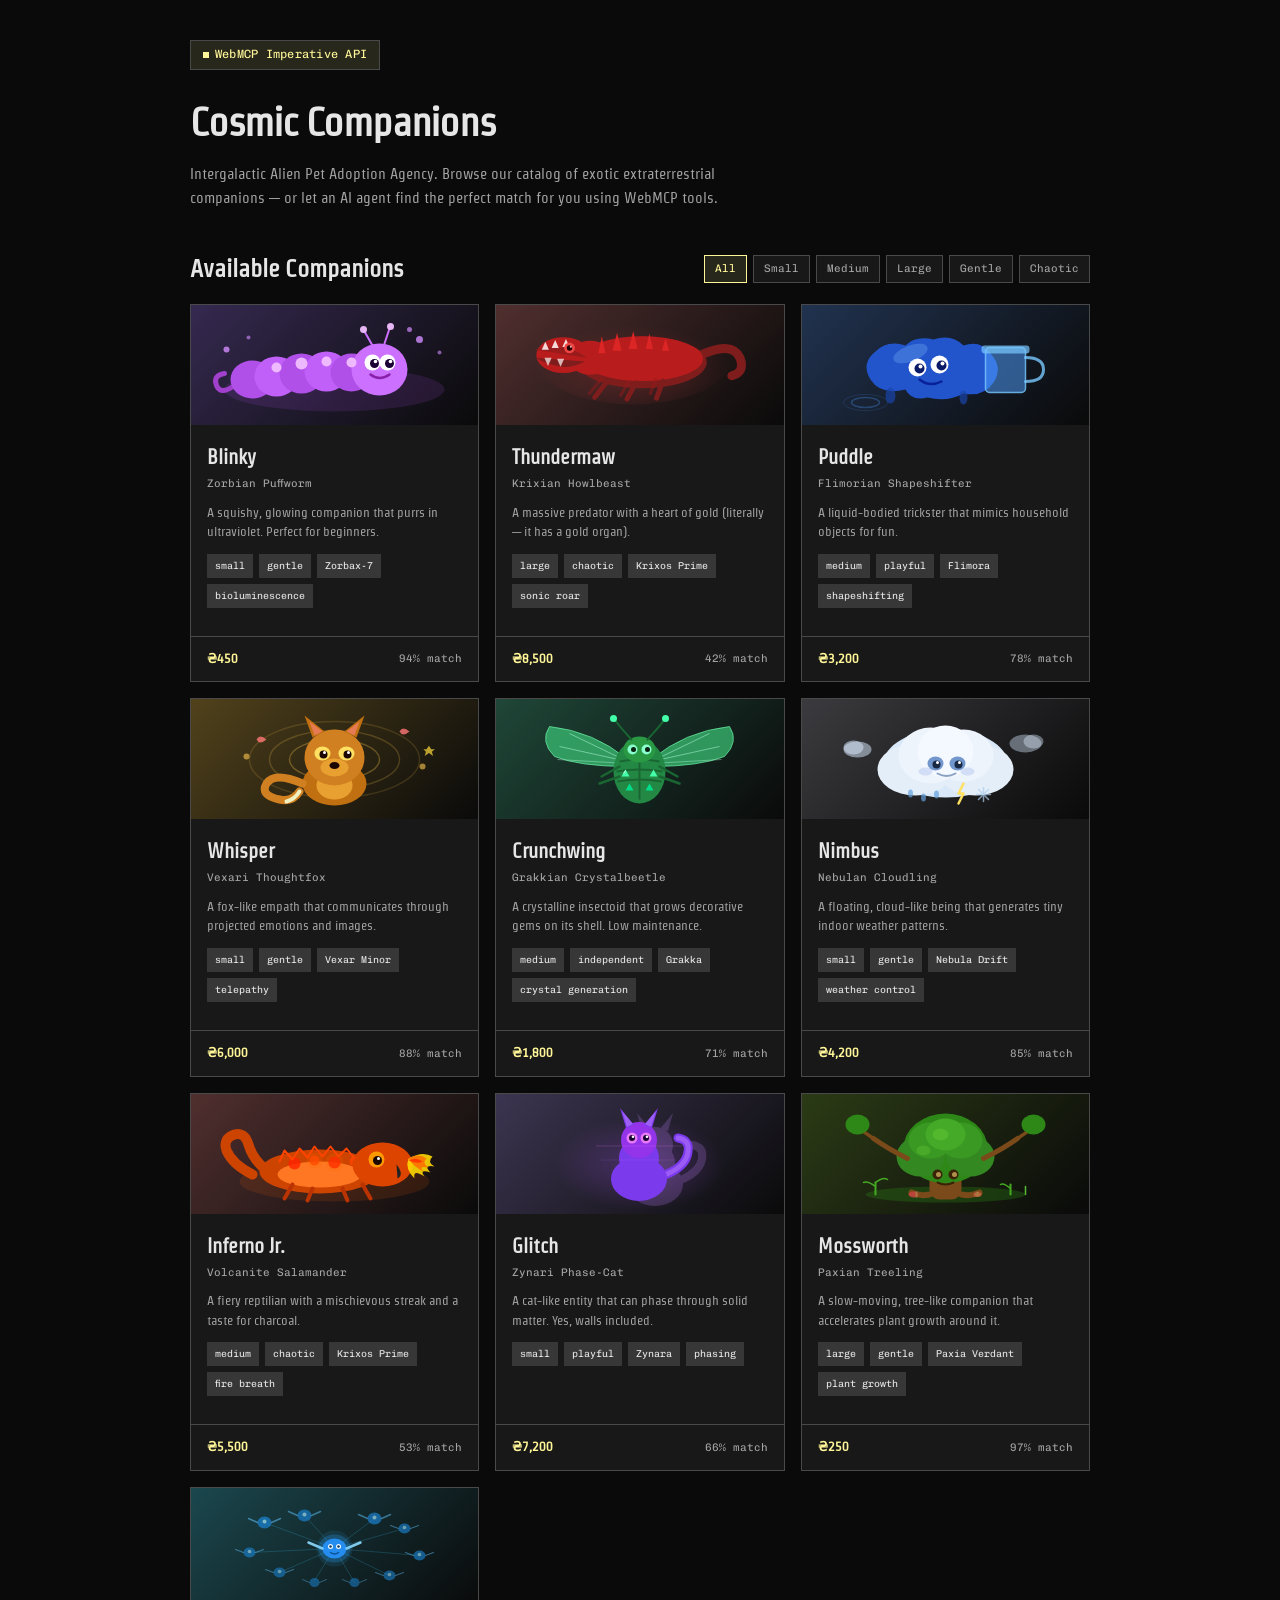
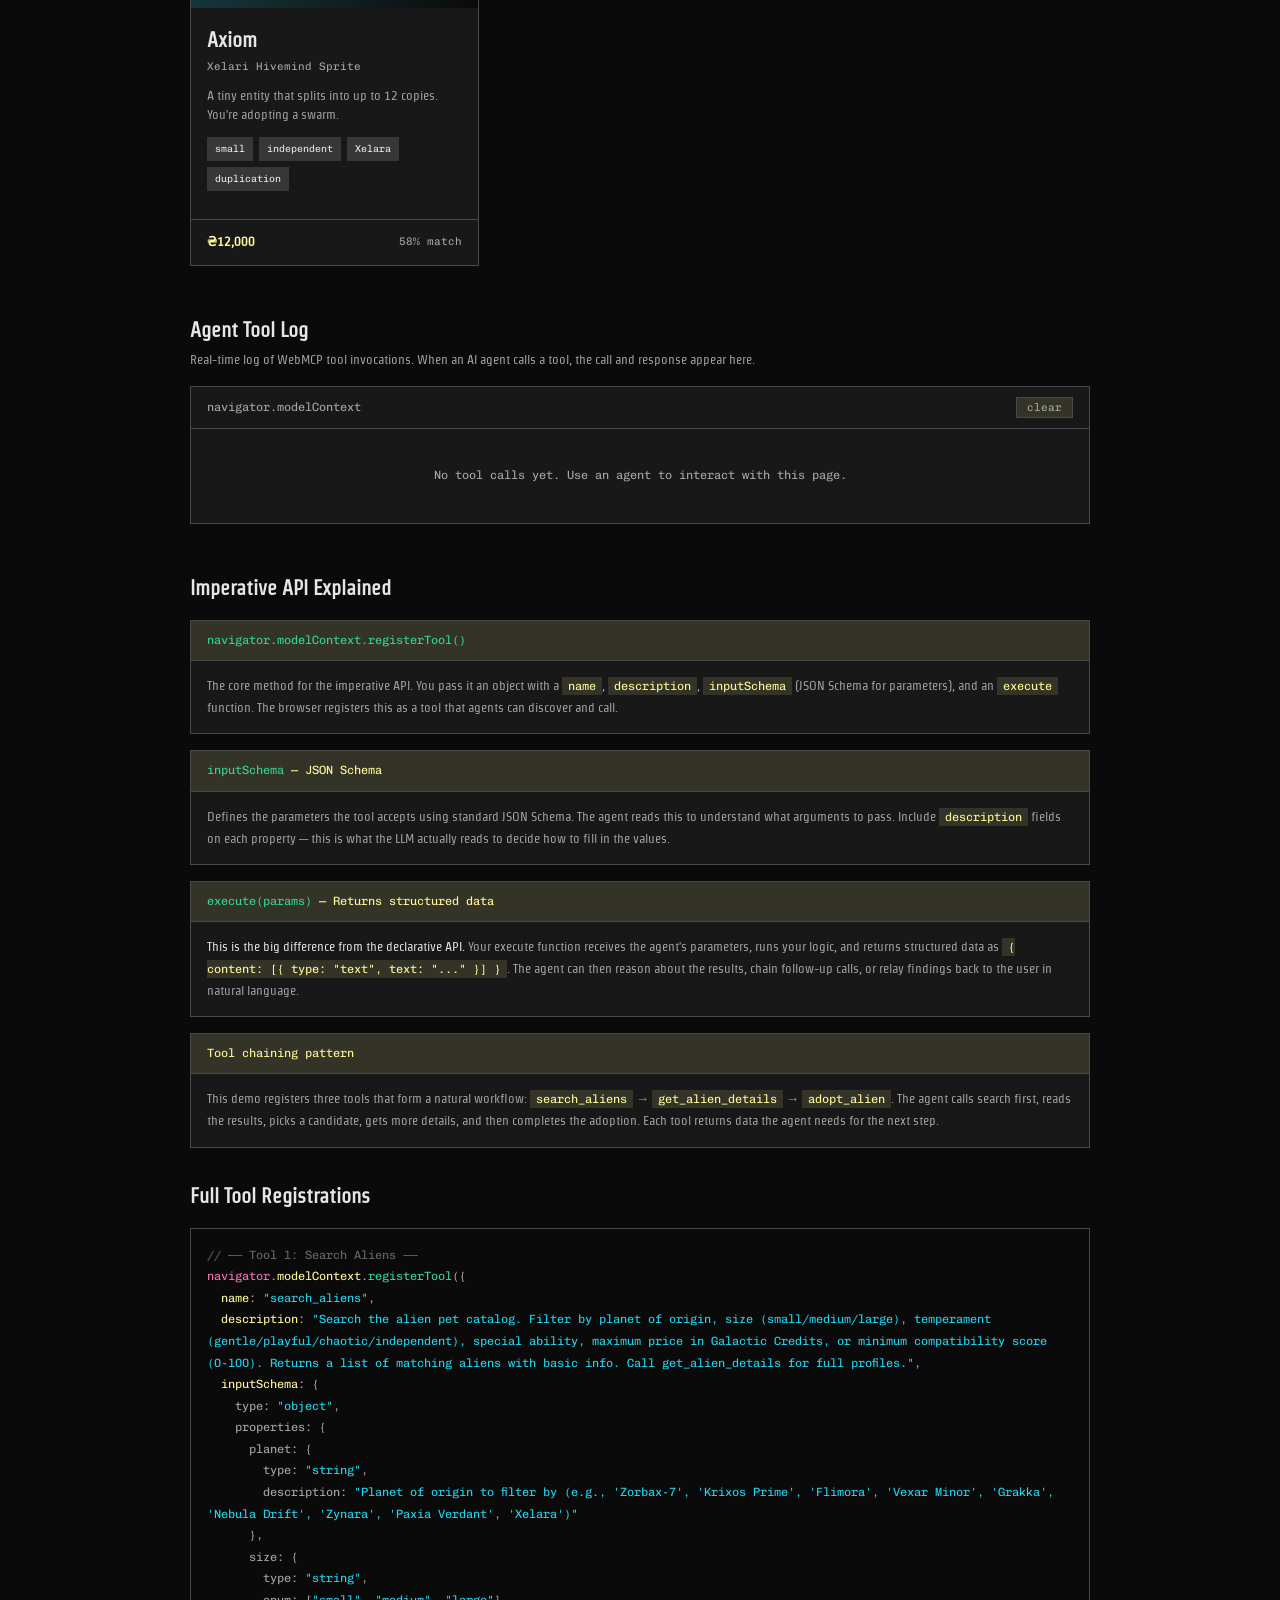
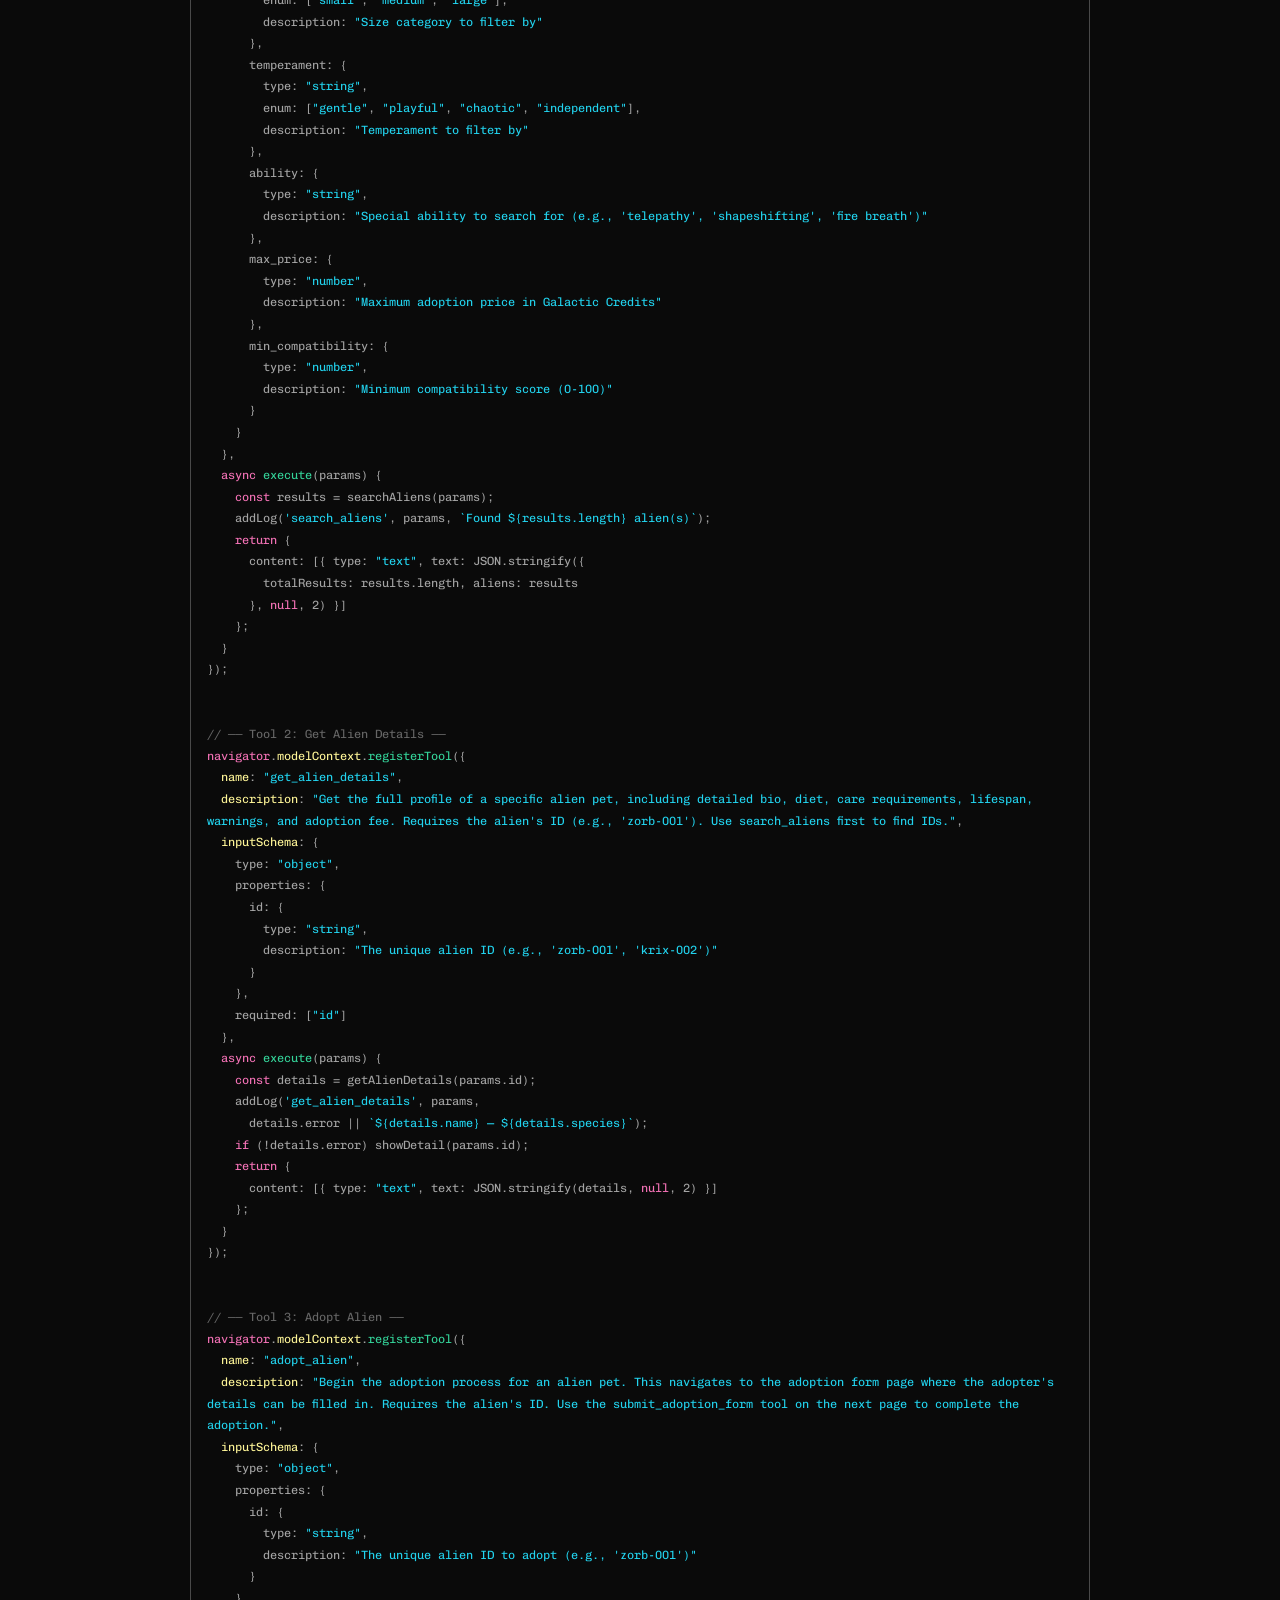
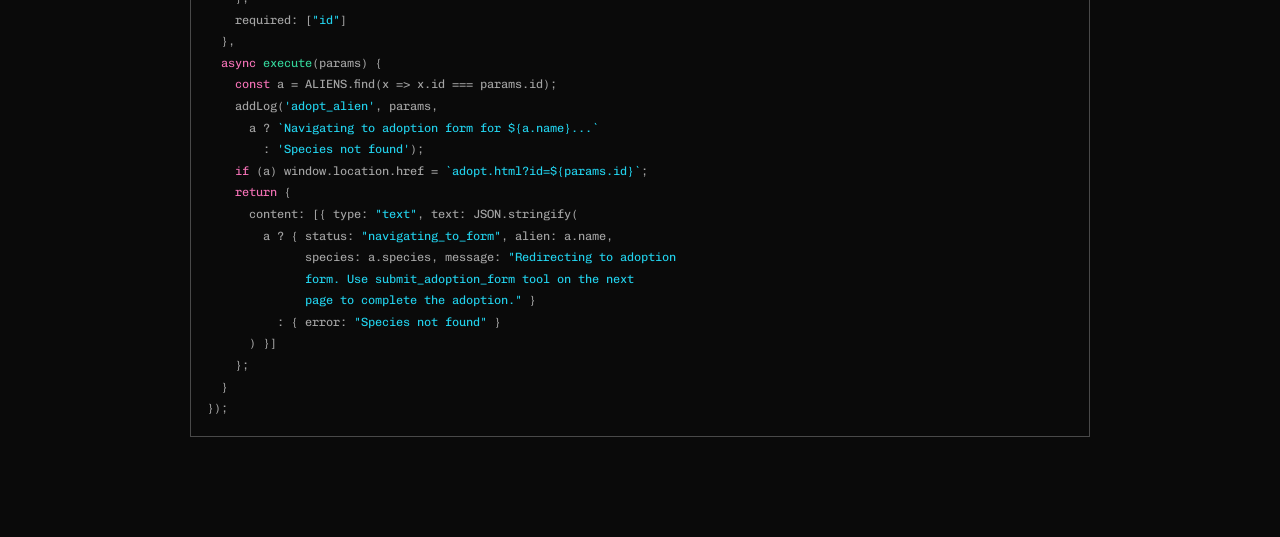
==== commit 73797b5e: "Polish adopt.html UI and fix cross-platform icon rendering - Replace ⚠ Unicode with inline SVG in wa" ====
--- a/alien-adoption/index.html
+++ b/alien-adoption/index.html
@@ -38,7 +38,7 @@
 
     <!-- Tool Call Log -->
     <div class="log-section">
-        <h2>&#128225; Agent Tool Log</h2>
+        <h2>Agent Tool Log</h2>
         <p class="log-desc">Real-time log of WebMCP tool invocations. When an AI agent calls a tool, the call and response appear here.</p>
         <div class="log-panel">
             <div class="log-toolbar">
@@ -53,7 +53,7 @@
 
     <!-- Annotations -->
     <div class="annotations">
-        <h2>&#128270; Imperative API Explained</h2>
+        <h2>Imperative API Explained</h2>
 
         <div class="annotation-block">
             <div class="annotation-label">
@@ -104,7 +104,7 @@
             </div>
         </div>
 
-        <h2 style="margin-top: 32px;">&#128196; Full Tool Registrations</h2>
+        <h2 style="margin-top: 32px;">Full Tool Registrations</h2>
         <pre><span class="cm">// ── Tool 1: Search Aliens ──</span>
 <span class="kw">navigator</span>.<span class="hl">modelContext</span>.<span class="fn">registerTool</span>({
   <span class="hl">name</span>: <span class="str">"search_aliens"</span>,
@@ -578,8 +578,8 @@
             </div>
             ${a.warnings.length ? `
                 <div class="warnings">
-                    <h4>&#9888; Warnings</h4>
-                    <ul>${a.warnings.map(w => `<li>${w}</li>`).join('')}</ul>
+                    <h4><svg width="11" height="11" viewBox="0 0 11 11" fill="none" xmlns="http://www.w3.org/2000/svg"><path d="M5.5 1.5L10 9.5H1Z" stroke="currentColor" stroke-width="1.2" stroke-linejoin="round"/><line x1="5.5" y1="4.5" x2="5.5" y2="6.5" stroke="currentColor" stroke-width="1.2" stroke-linecap="round"/><circle cx="5.5" cy="8" r="0.6" fill="currentColor"/></svg> Warnings</h4>
+                    <ul>${a.warnings.map(w => `<li><svg width="11" height="11" viewBox="0 0 11 11" fill="none" xmlns="http://www.w3.org/2000/svg"><path d="M5.5 1.5L10 9.5H1Z" stroke="currentColor" stroke-width="1.2" stroke-linejoin="round"/><line x1="5.5" y1="4.5" x2="5.5" y2="6.5" stroke="currentColor" stroke-width="1.2" stroke-linecap="round"/><circle cx="5.5" cy="8" r="0.6" fill="currentColor"/></svg>${w}</li>`).join('')}</ul>
                 </div>
             ` : ''}
             <div class="adopt-bar">
--- a/alien-adoption/styles.css
+++ b/alien-adoption/styles.css
@@ -166,6 +166,9 @@
     color: var(--danger);
     font-family: var(--mono);
     margin-bottom: 6px;
+    display: flex;
+    align-items: center;
+    gap: 6px;
 }
 
 .warnings ul {
@@ -174,8 +177,15 @@
     color: var(--text-muted);
 }
 
-.warnings li::before {
-    content: '⚠ ';
+.warnings li {
+    display: flex;
+    align-items: flex-start;
+    gap: 6px;
+}
+
+.warnings li svg {
+    flex-shrink: 0;
+    margin-top: 2px;
 }
 
 /* ─── Log Panel ─── */
@@ -262,7 +272,7 @@
 }
 
 .log-entry .log-params {
-    color: var(--warning);
+    color: var(--cyan);
     display: block;
     margin-top: 4px;
     margin-left: 70px;
@@ -808,31 +818,61 @@
     background: var(--surface);
     border: 1px solid var(--border);
     border-radius: 0;
-    padding: 24px;
     margin-bottom: 28px;
     display: flex;
+    flex-direction: row-reverse;
+    align-items: center;
     gap: 20px;
-    align-items: center;
-}
-
-.recap-emoji {
-    font-size: 3.5rem;
-    line-height: 1;
+    overflow: hidden;
+    padding: 0 0 0 24px;
+}
+
+.recap-card-visual {
+    width: 289px;
+    min-height: 140px;
+    align-self: stretch;
     flex-shrink: 0;
-}
-
-.recap-info h1 {
+    display: flex;
+    align-items: center;
+    justify-content: center;
+    overflow: hidden;
+    background-image: linear-gradient(135deg, var(--hero-color), var(--bg));
+}
+
+.recap-card-illustration {
+    display: block;
+    width: 100%;
+    height: 110px;
+    object-fit: contain;
+}
+
+.recap-card-info {
+    flex: 1;
+    display: flex;
+    flex-direction: column;
+    gap: 6px;
+    justify-content: center;
+    padding: 20px 0;
+}
+
+.recap-title-row {
+    display: flex;
+    align-items: center;
+    justify-content: space-between;
+    gap: 12px;
+}
+
+.recap-card-info h1 {
     font-size: 1.375rem;
-    font-weight: 700;
+    font-weight: 400;
     letter-spacing: -0.02em;
-    margin-bottom: 2px;
+    margin: 0;
 }
 
 .recap-species {
     font-family: var(--mono);
     font-size: 0.75rem;
     color: var(--text-muted);
-    margin-bottom: 8px;
 }
 
 .recap-tags {
@@ -846,11 +886,17 @@
     font-size: 0.625rem;
     padding: 4px 8px;
     border-radius: 0;
-}
-
-.recap-tag.size,
-.recap-tag.price,
-.recap-tag.care  { color: var(--text); background: rgba(230, 230, 230, 0.149); }
+    color: var(--text);
+    background: rgba(230, 230, 230, 0.149);
+}
+
+.recap-price {
+    font-family: var(--sans);
+    font-size: 1.375rem;
+    color: var(--accent);
+    flex-shrink: 0;
+    text-align: right;
+}
 
 /* ─── Form Card ─── */
 
@@ -1128,6 +1174,32 @@
 
 @media (max-width: 600px) {
     :root { font-size: 110%; }
+
+    /* adopt.html — recap card */
+    .recap-card {
+        flex-direction: column;
+        align-items: stretch;
+        padding: 0;
+        gap: 0;
+    }
+
+    .recap-card-visual {
+        width: 100%;
+        height: 150px;
+    }
+
+    .recap-card-info {
+        padding: 16px;
+        gap: 0;
+    }
+
+    .recap-title-row { margin-bottom: 2px; }
+
+    .recap-card-info h1 { font-size: 1.25rem; }
+
+    .recap-species { margin-bottom: 10px; }
+
+    .recap-price { font-size: 1.25rem; }
 
     /* index.html */
 .catalog      { grid-template-columns: 1fr; }
@@ -1266,7 +1338,5 @@
 
 @media (max-width: 500px) {
     /* adopt.html */
-    .field-row   { grid-template-columns: 1fr; }
-    .recap-card  { flex-direction: column; text-align: center; }
-    .recap-tags  { justify-content: center; }
-}
+    .field-row { grid-template-columns: 1fr; }
+}
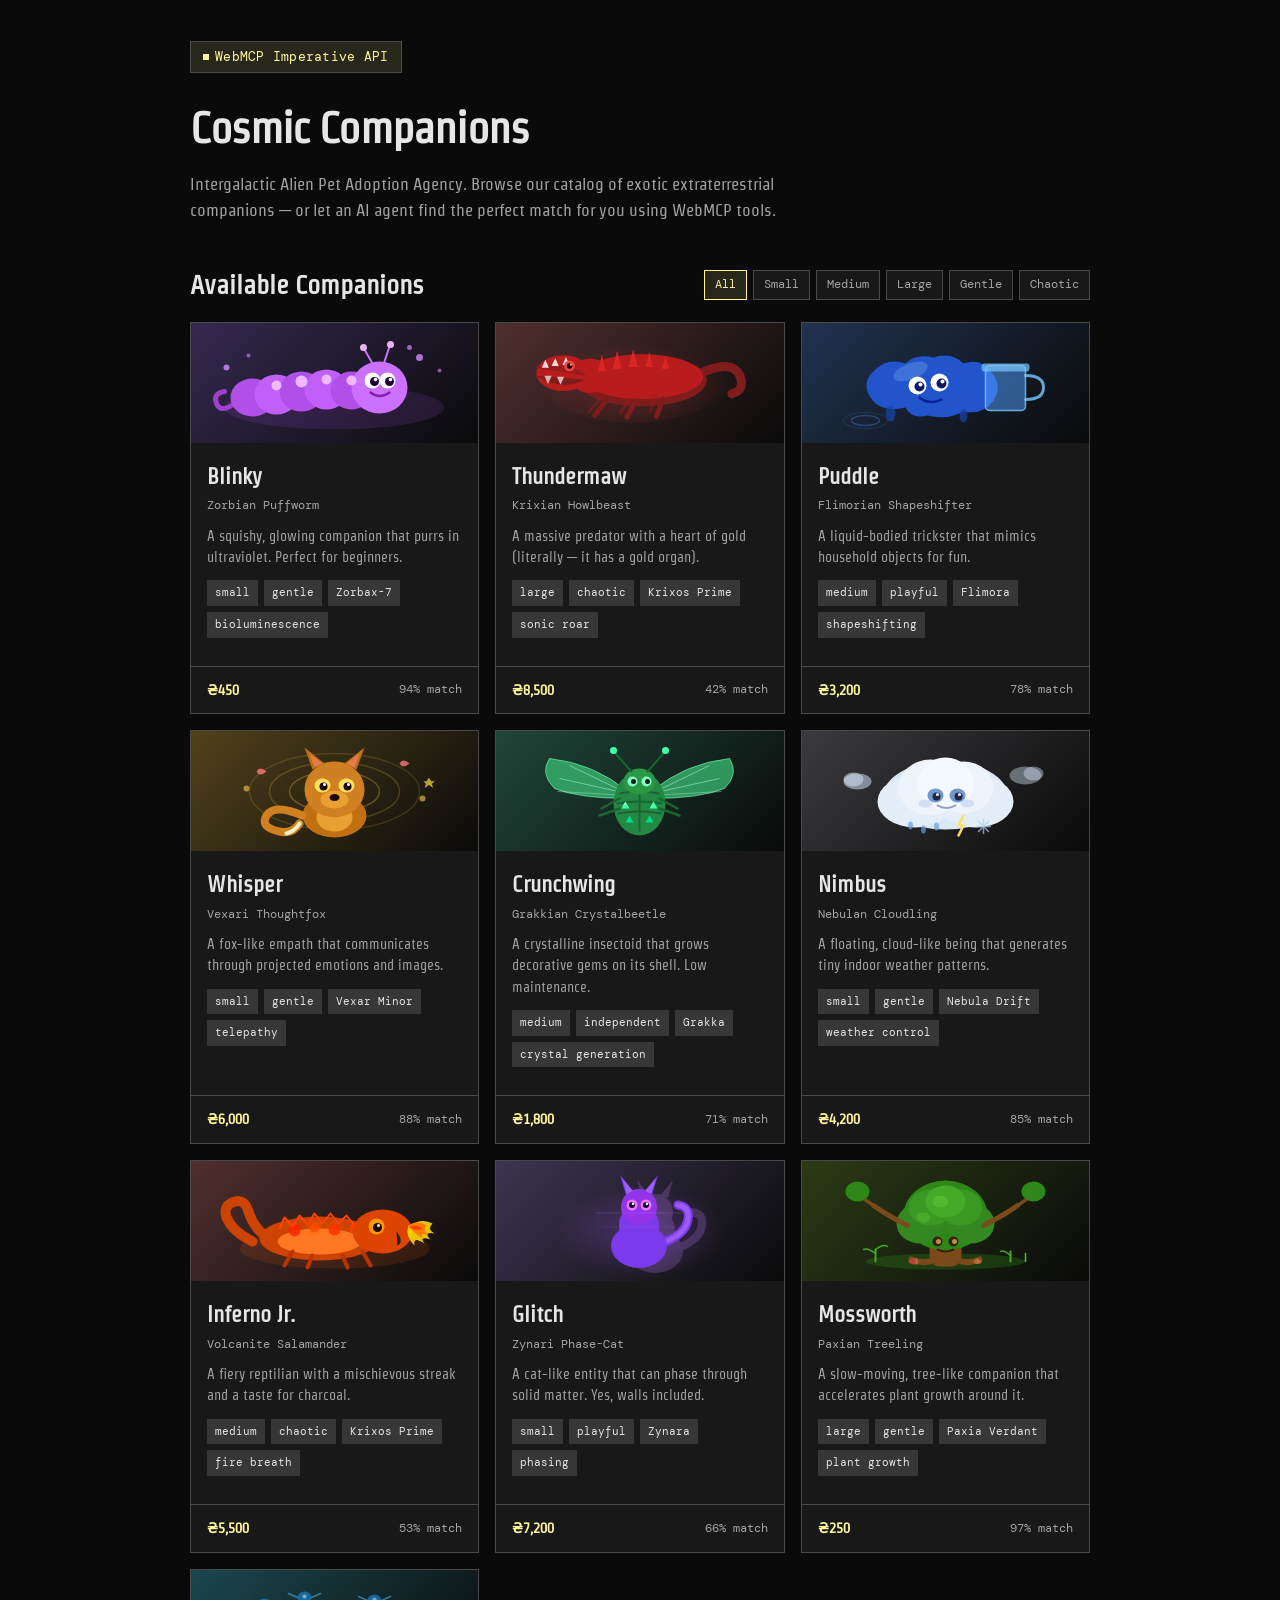
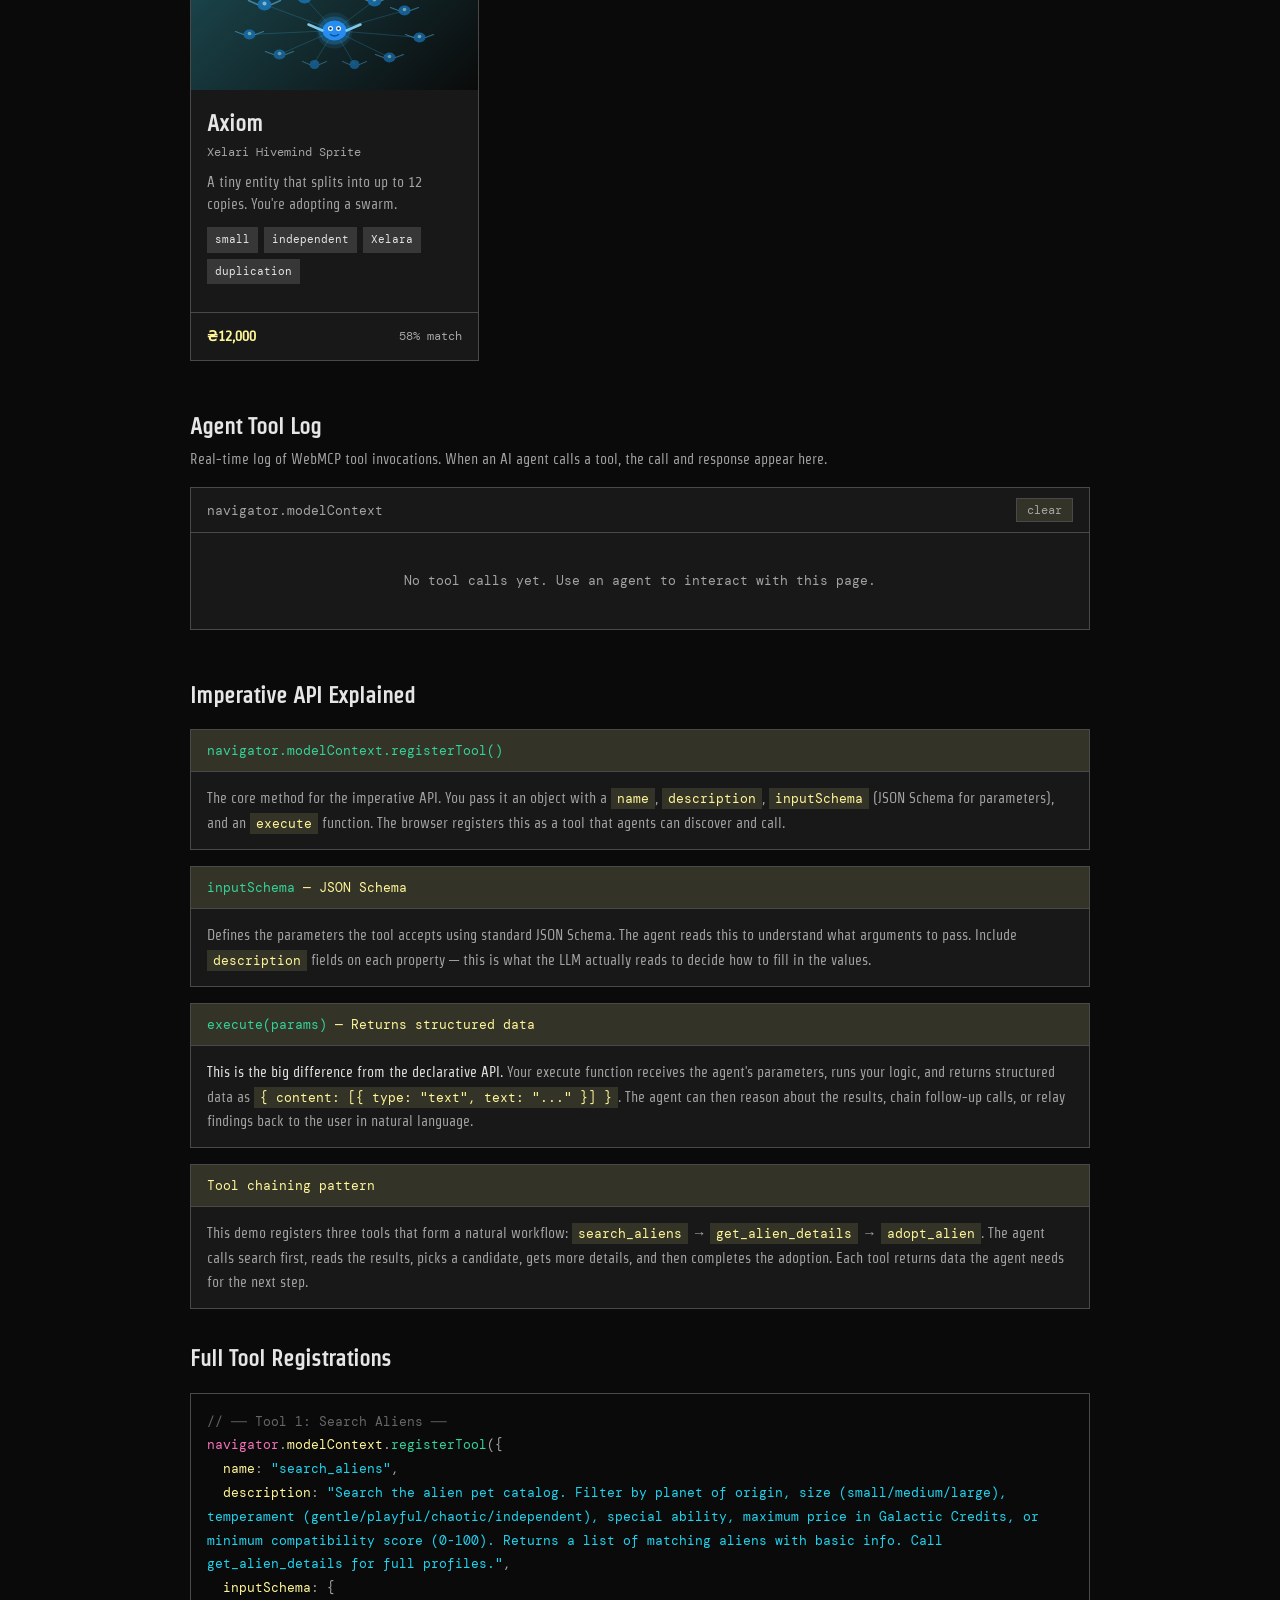
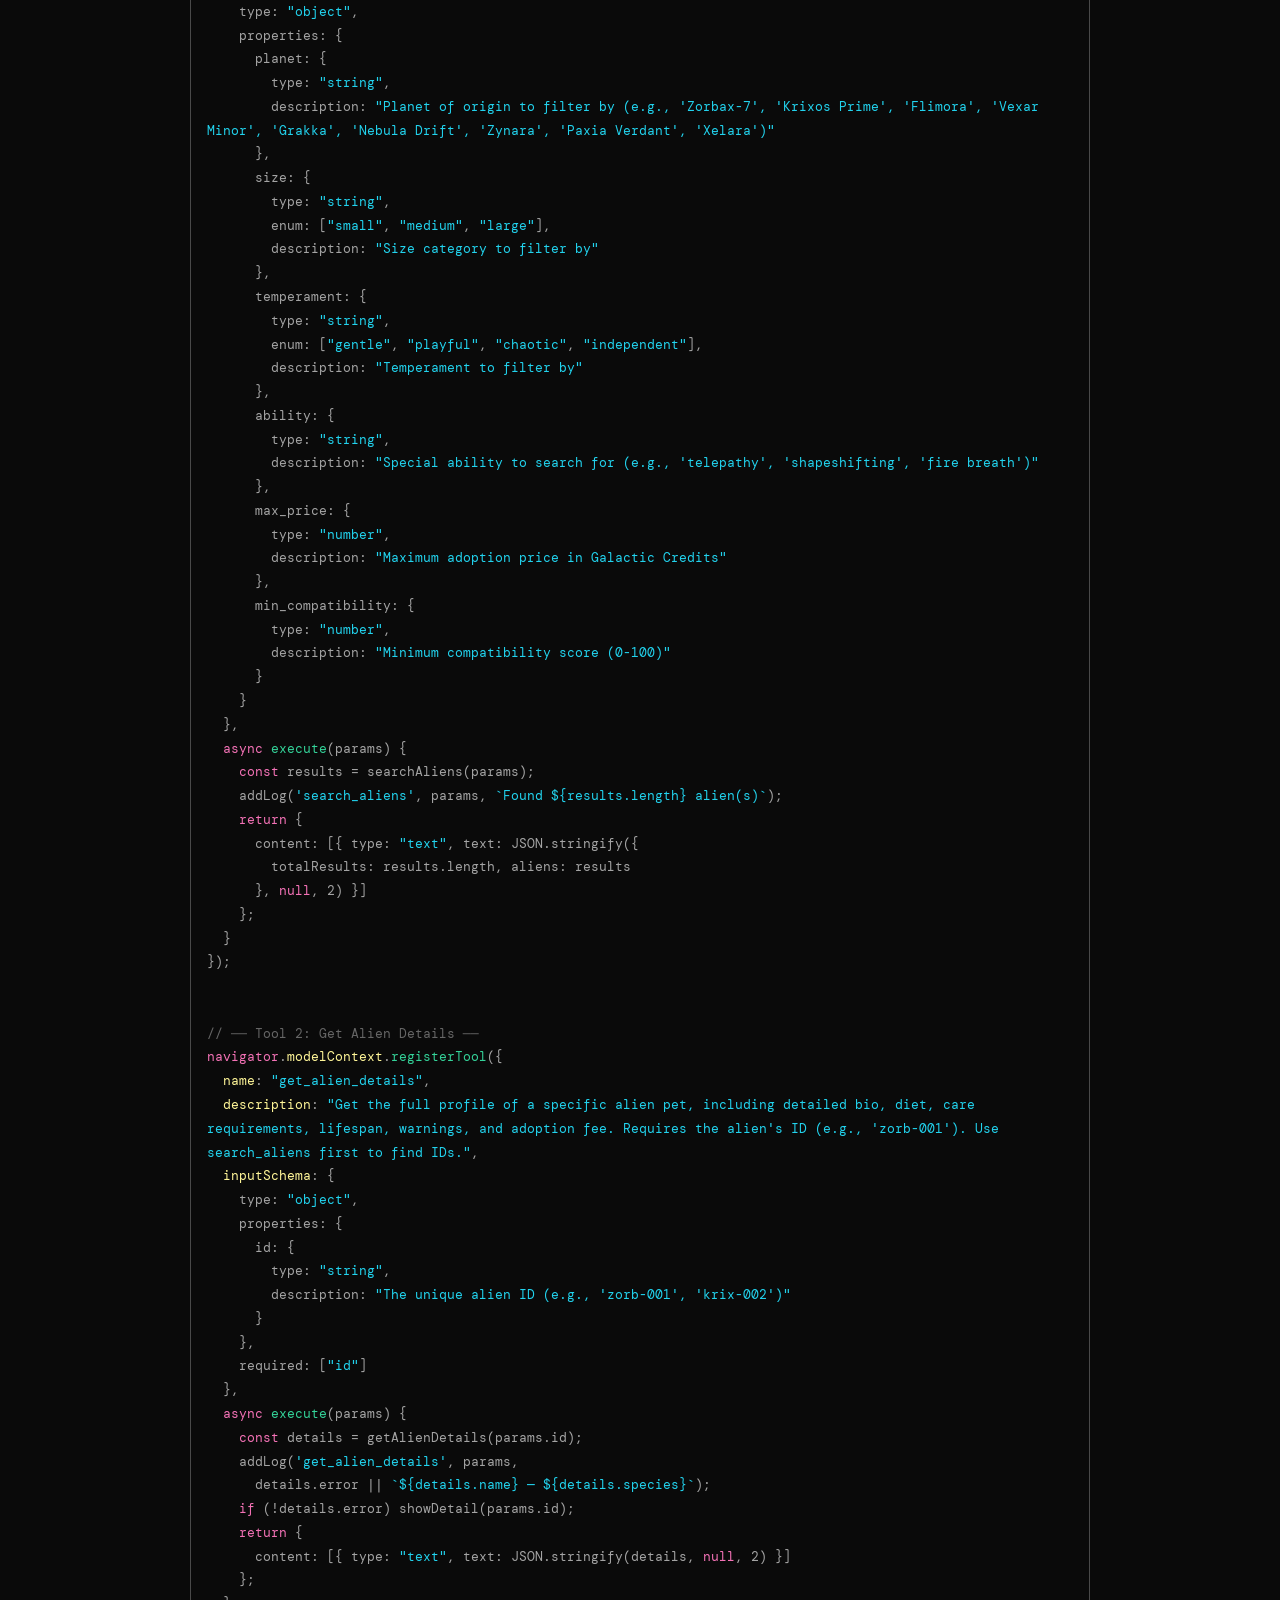
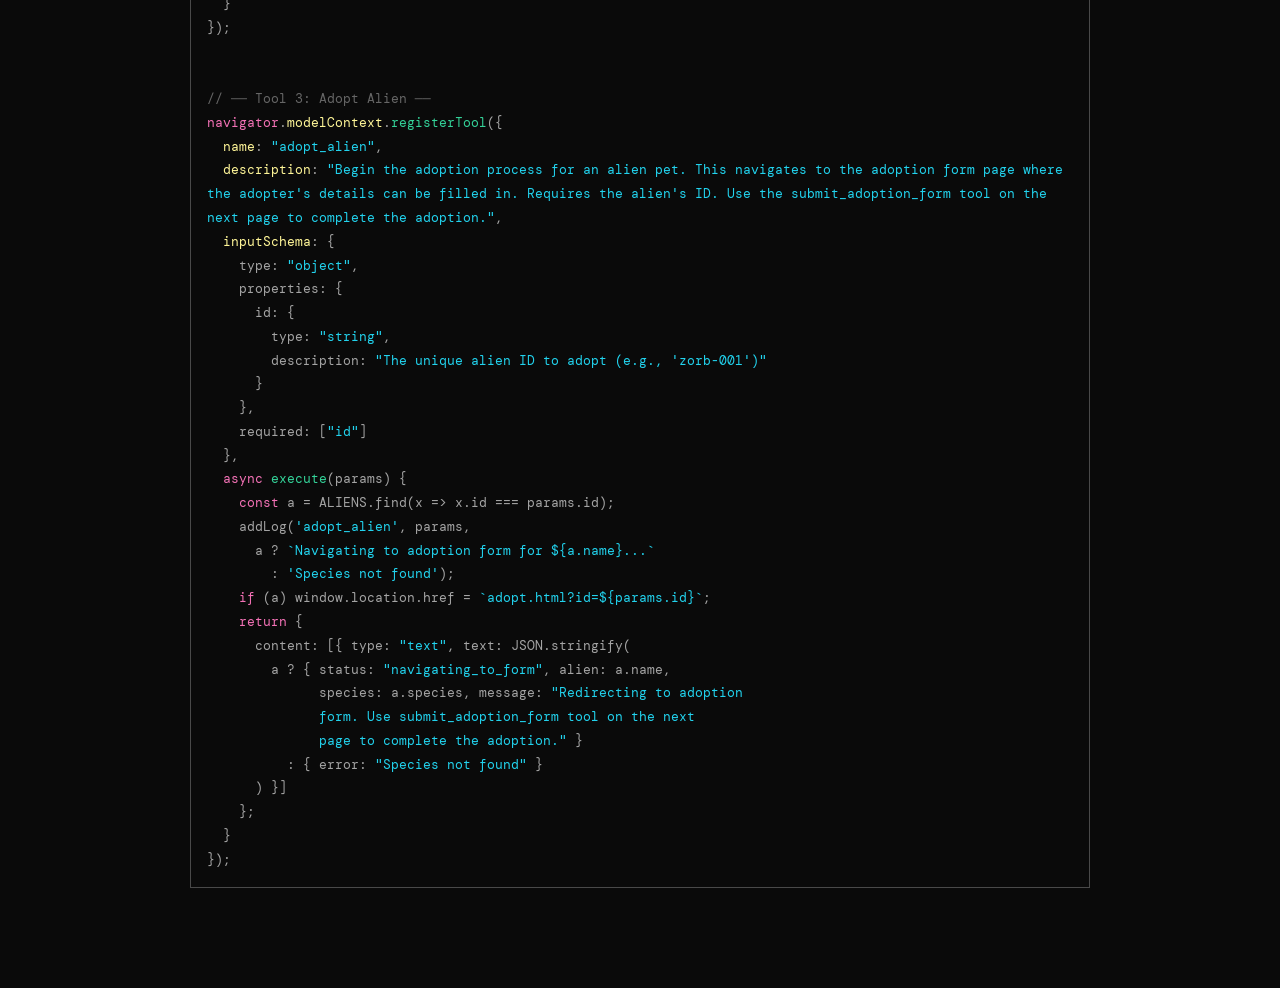
==== commit 9a25052f: "Replace Chivo Mono with DM Mono and scale up desktop font sizes 10% Co-Authored-By: Claude Sonnet 4." ====
--- a/alien-adoption/index.html
+++ b/alien-adoption/index.html
@@ -6,7 +6,7 @@
     <link rel="icon" type="image/svg+xml" href="/playground/favicon.svg">
     <title>Cosmic Companions — Alien Pet Adoption Agency</title>
     <link rel="preconnect" href="https://fonts.googleapis.com">
-    <link href="https://fonts.googleapis.com/css2?family=Chivo+Mono:wght@300;400;500&family=Strait&display=swap" rel="stylesheet">
+    <link href="https://fonts.googleapis.com/css2?family=DM+Mono:wght@300;400;500&family=Strait&display=swap" rel="stylesheet">
     <link rel="stylesheet" href="styles.css">
 </head>
 <body>
--- a/alien-adoption/styles.css
+++ b/alien-adoption/styles.css
@@ -33,6 +33,8 @@
    ================================================================ */
 
 :root {
+    font-size: 110%;
+
     /* ─── Backgrounds ─── */
     --bg:             #0a0a0a;
     --surface:        #181818;
@@ -68,7 +70,7 @@
 
     /* ─── Fonts ─── */
     --sans:           'Strait', sans-serif;
-    --mono:           'Chivo Mono', monospace;
+    --mono:           'DM Mono', monospace;
 
     /* ─── Derived fill tokens ───────────────────────────────────
        rgba variations of semantic colors used throughout the UI.
@@ -1040,10 +1042,10 @@
 .success-card {
     display: none;
     background: var(--surface);
-    border: 1px solid var(--success-border-strong);
-    border-radius: 0;
-    padding: 48px 32px;
-    text-align: center;
+    border: 1px solid var(--border);
+    border-radius: 0;
+    overflow: hidden;
+    padding: 0 32px;
     animation: fadeIn 0.4s ease;
 }
 
@@ -1054,43 +1056,63 @@
     to   { opacity: 1; transform: translateY(0); }
 }
 
-.success-emoji {
-    font-size: 4rem;
-    margin-bottom: 20px;
+.success-top {
+    padding: 36px 0 28px;
+    display: flex;
+    flex-direction: column;
+    align-items: center;
+    gap: 8px;
 }
 
 .success-card h2 {
-    font-size: 1.5rem;
-    font-weight: 700;
-    margin-bottom: 8px;
+    font-size: 1.75rem;
+    font-weight: 400;
     color: var(--success);
+    letter-spacing: -0.03em;
+    text-align: center;
 }
 
 .success-card .success-subtitle {
     font-size: 0.9375rem;
     color: var(--text-muted);
-    margin-bottom: 28px;
-    max-width: 440px;
-    margin-left: auto;
-    margin-right: auto;
+    text-align: center;
+}
+
+.success-middle {
+    display: flex;
+    border: 1px solid var(--border);
+}
+
+.success-visual {
+    flex: 1;
+    align-self: stretch;
+    display: flex;
+    align-items: center;
+    justify-content: center;
+    background-image: linear-gradient(135deg, var(--hero-color), var(--bg));
+    border-right: 1px solid var(--border);
+    min-height: 200px;
+}
+
+.success-illustration {
+    display: block;
+    width: 100%;
+    height: 140px;
+    object-fit: contain;
 }
 
 .success-details {
+    flex: 1;
     background: var(--bg);
-    border: 1px solid var(--border);
-    border-radius: 0;
-    padding: 20px;
-    margin-bottom: 28px;
-    text-align: left;
-    max-width: 400px;
-    margin-left: auto;
-    margin-right: auto;
+    display: flex;
+    flex-direction: column;
 }
 
 .success-detail-row {
     display: flex;
     justify-content: space-between;
-    padding: 6px 0;
+    align-items: center;
+    padding: 10px 20px;
     font-size: 0.8125rem;
 }
 
@@ -1105,13 +1127,13 @@
 }
 
 .success-detail-row .sdv {
-    font-weight: 500;
+    font-weight: 400;
 }
 
 .success-actions {
     display: flex;
-    gap: 12px;
     justify-content: center;
+    padding: 24px 0;
 }
 
 .btn-primary {
@@ -1173,8 +1195,6 @@
    ================================================================ */
 
 @media (max-width: 600px) {
-    :root { font-size: 110%; }
-
     /* adopt.html — recap card */
     .recap-card {
         flex-direction: column;
@@ -1186,11 +1206,13 @@
     .recap-card-visual {
         width: 100%;
         height: 150px;
+        order: 2;
     }
 
     .recap-card-info {
         padding: 16px;
         gap: 0;
+        order: 1;
     }
 
     .recap-title-row { margin-bottom: 2px; }
@@ -1200,6 +1222,24 @@
     .recap-species { margin-bottom: 10px; }
 
     .recap-price { font-size: 1.25rem; }
+
+    /* adopt.html — full-width buttons */
+    .submit-btn,
+    .success-actions .btn-primary {
+        width: 100%;
+        justify-content: center;
+    }
+
+    /* adopt.html — success card */
+    .success-middle {
+        flex-direction: column;
+    }
+
+    .success-visual {
+        width: 100%;
+        border-right: none;
+        border-bottom: 1px solid var(--border);
+    }
 
     /* index.html */
 .catalog      { grid-template-columns: 1fr; }
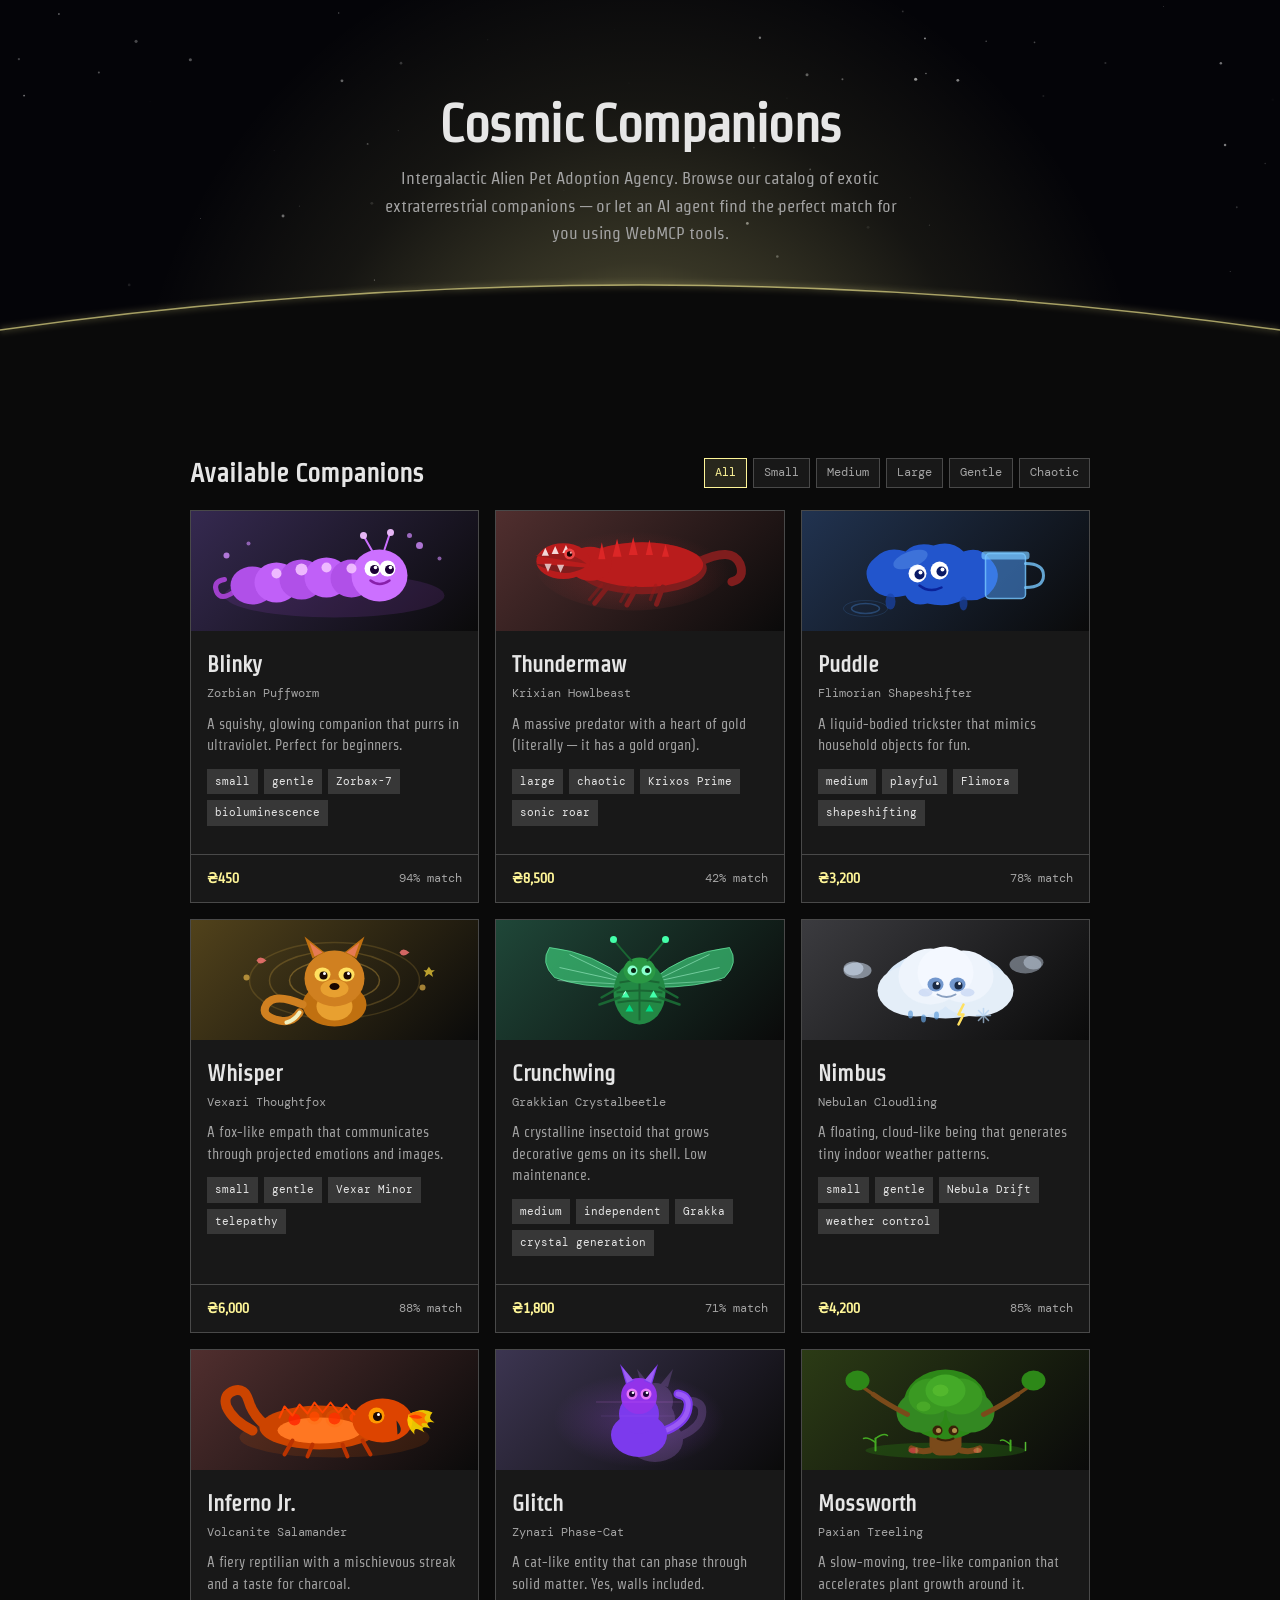
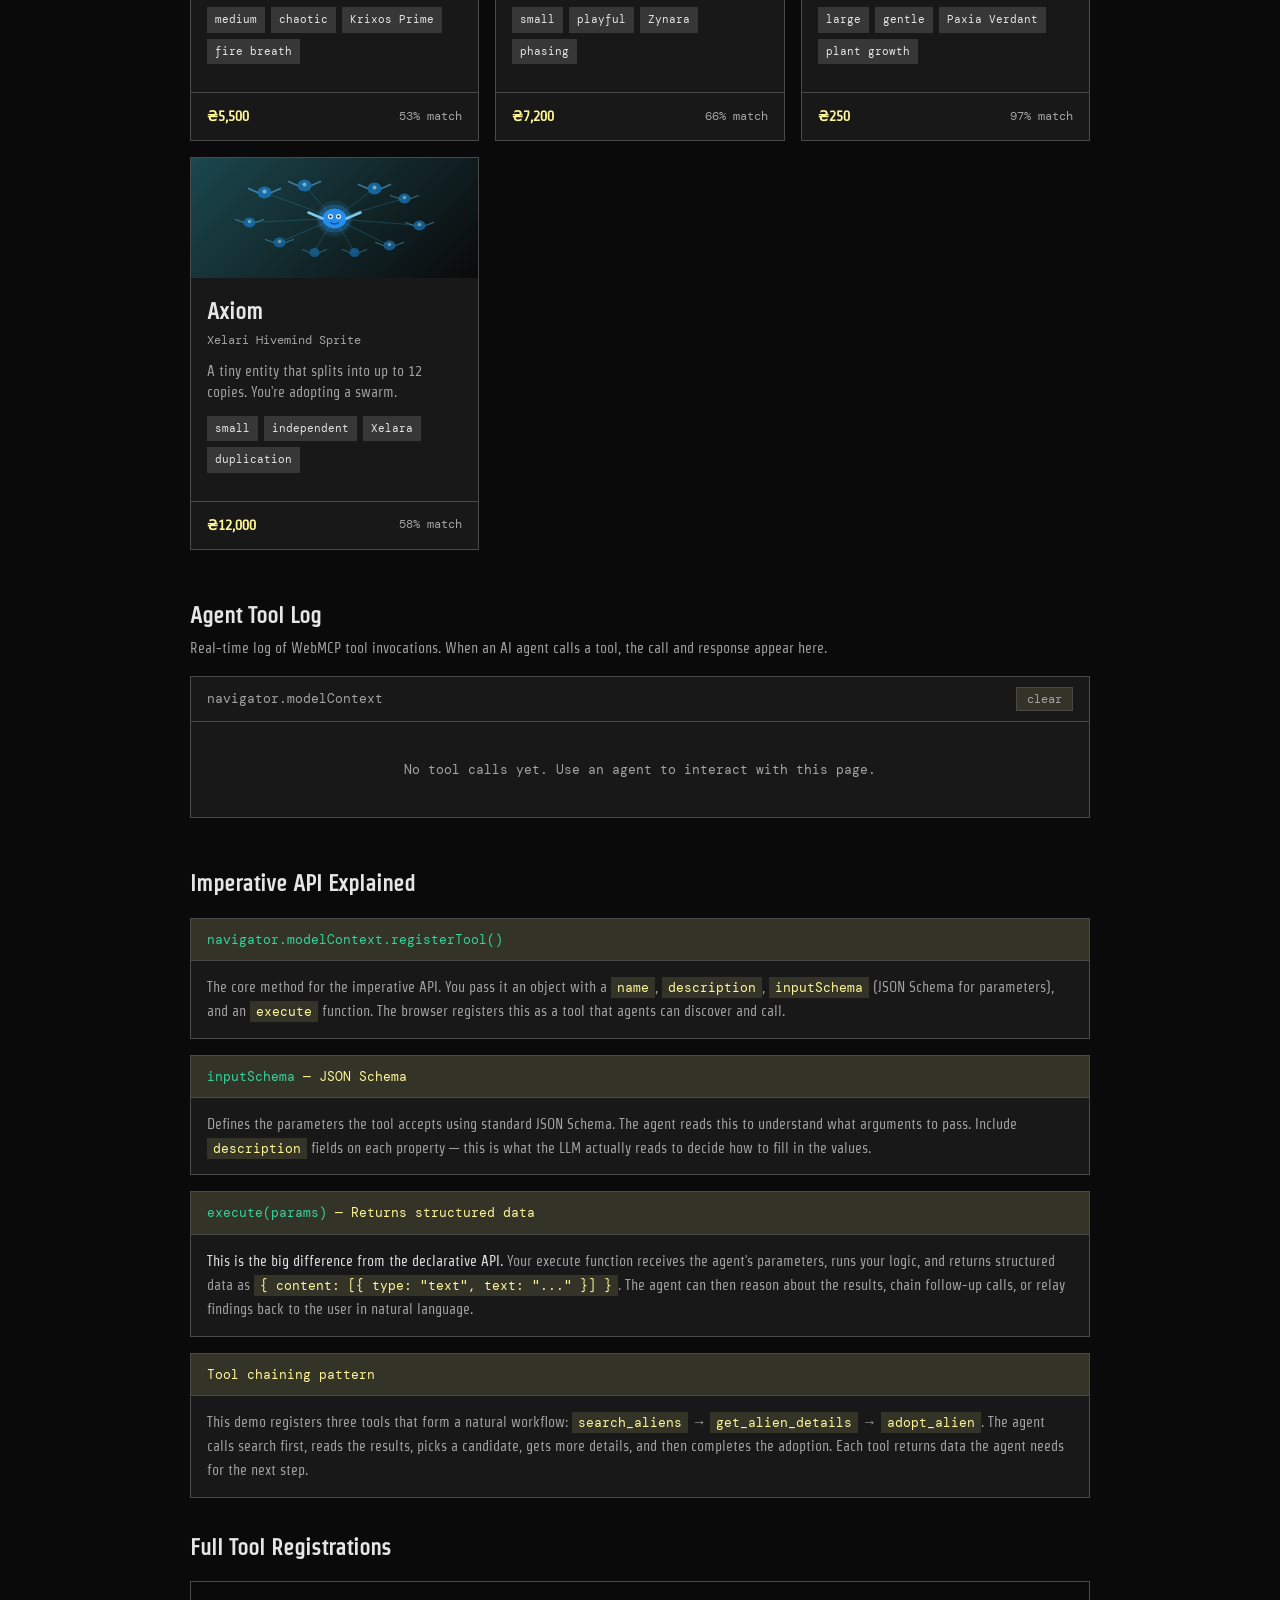
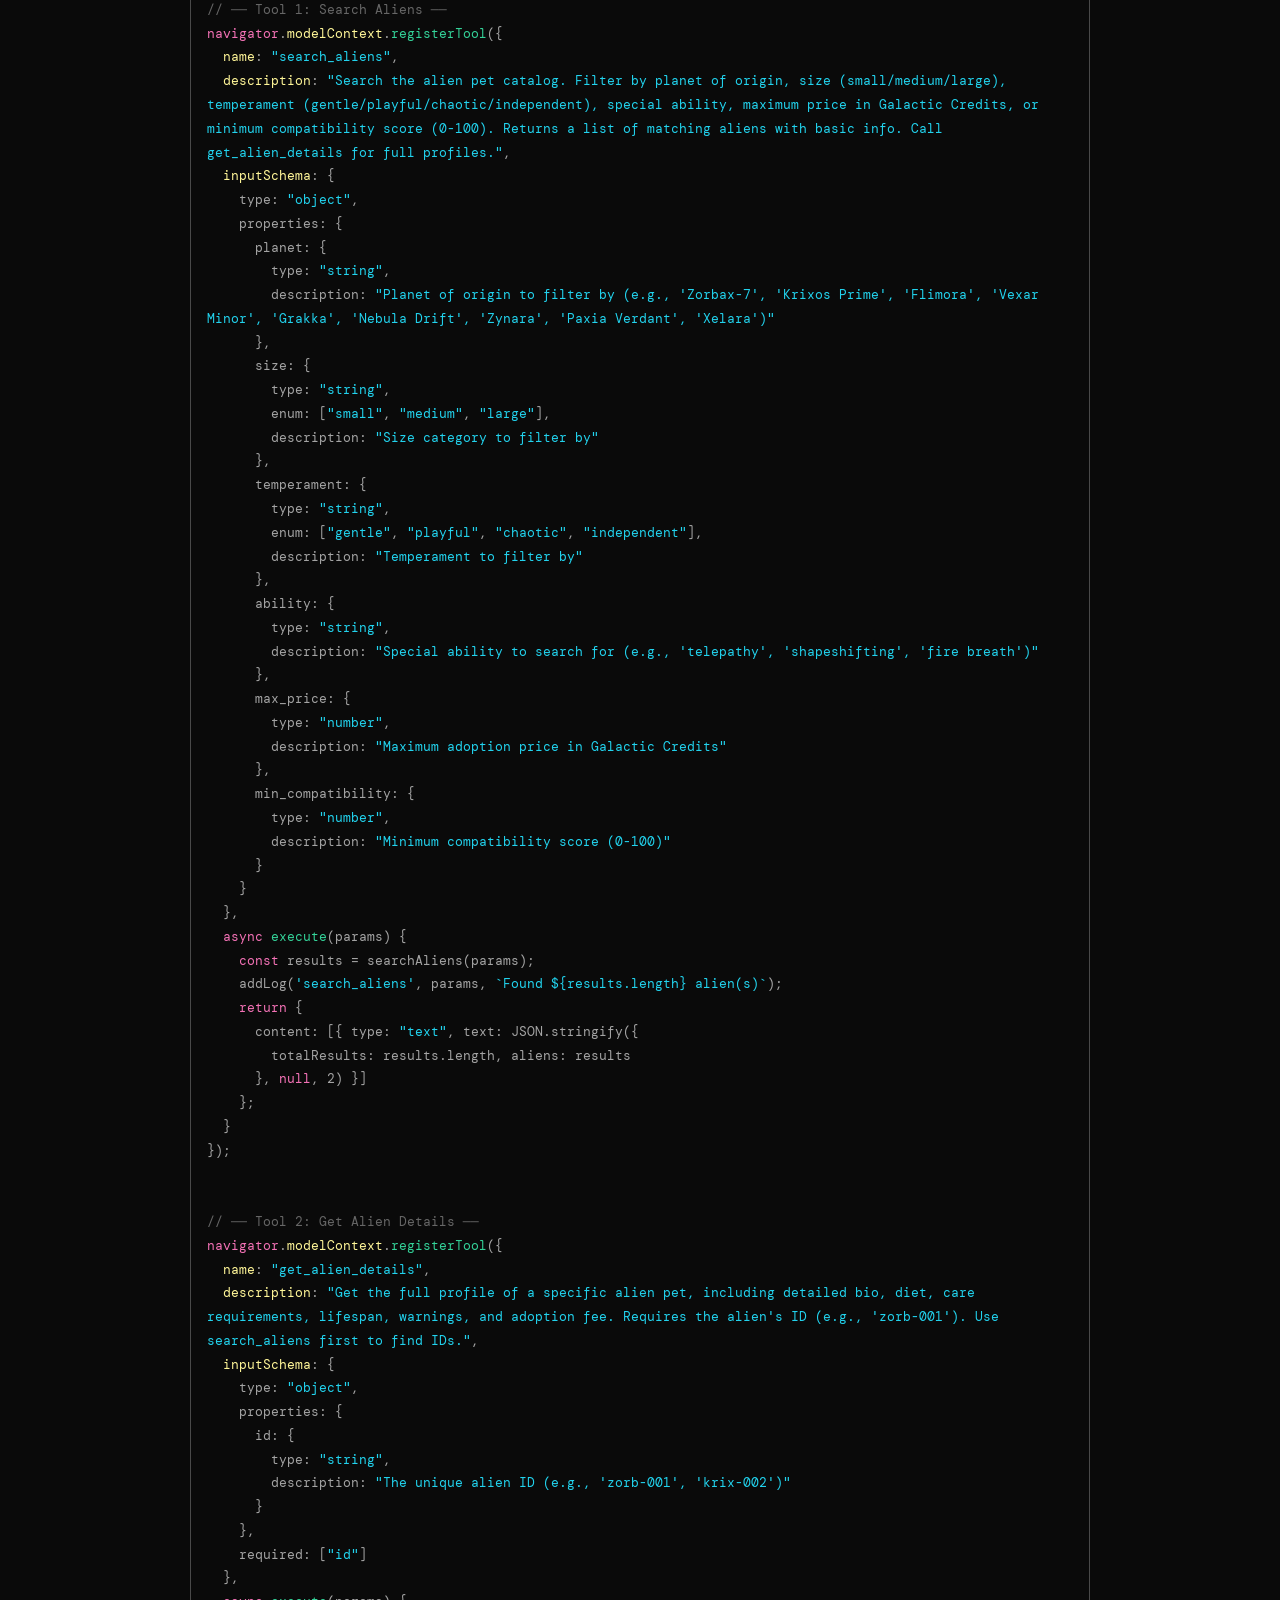
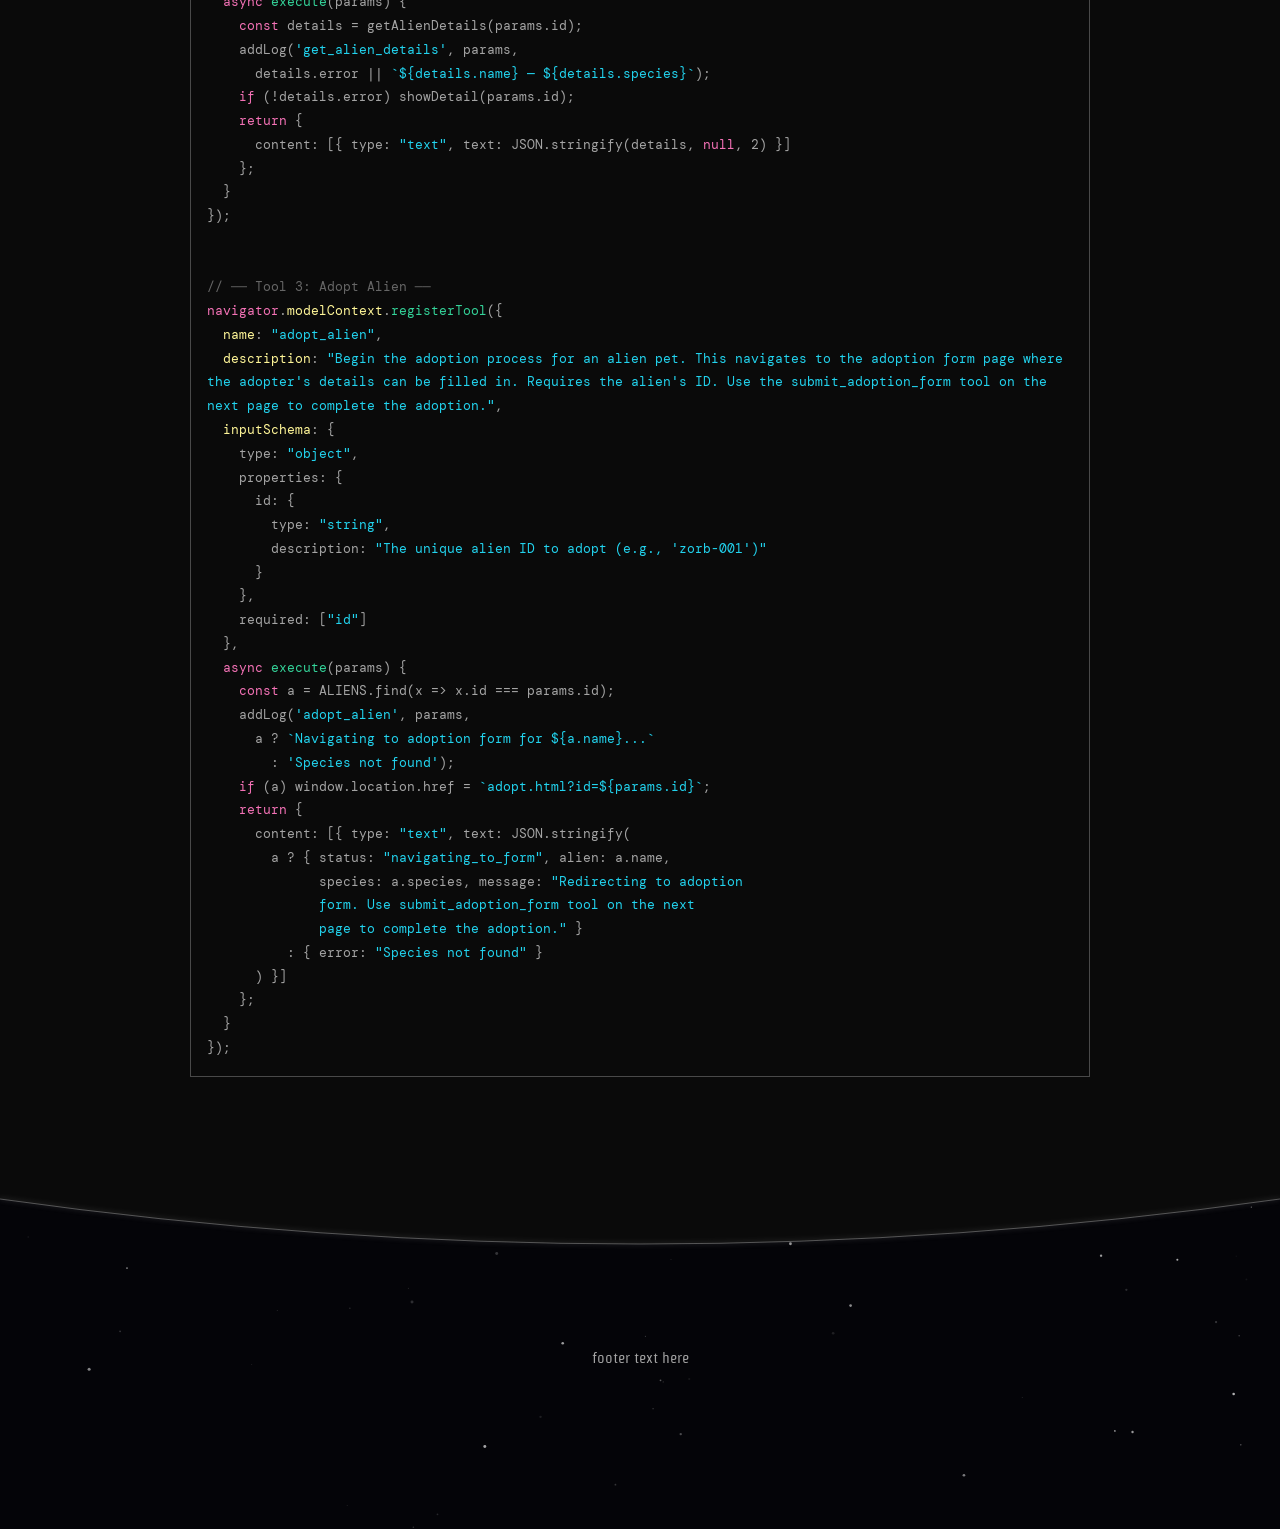
==== commit 47525588: "Add hero and footer sections with animated starfield and cursor-tracked glow - Backlit planet hero w" ====
--- a/alien-adoption/index.html
+++ b/alien-adoption/index.html
@@ -10,16 +10,29 @@
     <link rel="stylesheet" href="styles.css">
 </head>
 <body>
+
+<section class="page-hero">
+    <canvas class="hero-stars"></canvas>
+    <div class="hero-content">
+        <h1>Cosmic Companions</h1>
+        <p class="subtitle">Intergalactic Alien Pet Adoption Agency. Browse our catalog of exotic extraterrestrial companions — or let an AI agent find the perfect match for you using WebMCP tools.</p>
+    </div>
+    <svg class="hero-horizon" viewBox="0 0 1440 200" preserveAspectRatio="none" xmlns="http://www.w3.org/2000/svg">
+        <defs>
+            <filter id="rim-glow" x="-20%" y="-200%" width="140%" height="500%">
+                <feGaussianBlur stdDeviation="3" result="blur"/>
+                <feMerge>
+                    <feMergeNode in="blur"/>
+                    <feMergeNode in="SourceGraphic"/>
+                </feMerge>
+            </filter>
+        </defs>
+        <path class="horizon-mask" d="M0,110 Q720,20 1440,110 L1440,200 L0,200 Z"/>
+        <path d="M0,110 Q720,20 1440,110" fill="none" stroke="rgba(255,246,152,0.6)" stroke-width="1.5" filter="url(#rim-glow)"/>
+    </svg>
+</section>
+
 <div class="container container--catalog">
-
-    <header class="page-header">
-        <div class="badge">WebMCP Imperative API</div>
-        <h1>Cosmic Companions</h1>
-        <p class="subtitle">
-            Intergalactic Alien Pet Adoption Agency. Browse our catalog of exotic extraterrestrial 
-            companions — or let an AI agent find the perfect match for you using WebMCP tools.
-        </p>
-    </header>
 
     <!-- Catalog -->
     <div class="section-header">
@@ -863,6 +876,107 @@
 
 // Register tools when page loads
 registerWebMCPTools();
+
+// ─── Hero: cursor-tracked star glow (JS lerp, no CSS transition) ──
+(function () {
+    const hero = document.querySelector('.page-hero');
+    if (!hero) return;
+
+    let current = 50;
+    let target  = 50;
+    let rafId   = null;
+
+    function tick() {
+        current += (target - current) * 0.08;
+        hero.style.setProperty('--glow-x', current.toFixed(2) + '%');
+        if (Math.abs(current - target) > 0.05) {
+            rafId = requestAnimationFrame(tick);
+        } else {
+            rafId = null;
+        }
+    }
+
+    function startLerp() {
+        if (!rafId) rafId = requestAnimationFrame(tick);
+    }
+
+    hero.addEventListener('mousemove', function (e) {
+        const rect = hero.getBoundingClientRect();
+        const raw = (e.clientX - rect.left) / rect.width;
+        target = 30 + raw * 40;
+        startLerp();
+    });
+
+    hero.addEventListener('mouseleave', function () {
+        target = 50;
+        startLerp();
+    });
+}());
+
+// ─── Shared starfield initialiser ─────────────────────
+function initStarfield(canvas) {
+    if (!canvas) return;
+    const ctx = canvas.getContext('2d');
+    const stars = [];
+
+    function init() {
+        canvas.width  = canvas.offsetWidth;
+        canvas.height = canvas.offsetHeight;
+        stars.length  = 0;
+        for (let i = 0; i < 110; i++) {
+            stars.push({
+                x:           Math.random() * canvas.width,
+                y:           Math.random() * canvas.height,
+                r:           Math.random() * 1.33 + 0.24,
+                baseOpacity: Math.random() * 0.55 + 0.2,
+                speed:       Math.random() * 0.0008 + 0.0004,
+                phase:       Math.random() * Math.PI * 2
+            });
+        }
+    }
+
+    function draw(t) {
+        ctx.clearRect(0, 0, canvas.width, canvas.height);
+        stars.forEach(function (s) {
+            const op = s.baseOpacity * (0.4 + 0.6 * Math.sin(t * s.speed + s.phase));
+            ctx.beginPath();
+            ctx.arc(s.x, s.y, s.r, 0, Math.PI * 2);
+            ctx.fillStyle = 'rgba(255,255,255,' + op.toFixed(3) + ')';
+            ctx.fill();
+        });
+        requestAnimationFrame(draw);
+    }
+
+    init();
+    requestAnimationFrame(draw);
+    window.addEventListener('resize', init);
+}
+
+document.addEventListener('DOMContentLoaded', function () {
+    initStarfield(document.querySelector('.hero-stars'));
+    initStarfield(document.querySelector('.footer-stars'));
+});
 </script>
+
+<footer class="page-footer">
+    <canvas class="footer-stars"></canvas>
+    <svg class="footer-horizon" viewBox="0 0 1440 200" preserveAspectRatio="none" xmlns="http://www.w3.org/2000/svg">
+        <defs>
+            <filter id="footer-stroke-glow" x="-20%" y="-200%" width="140%" height="500%">
+                <feGaussianBlur stdDeviation="2.5" result="blur"/>
+                <feMerge>
+                    <feMergeNode in="blur"/>
+                    <feMergeNode in="SourceGraphic"/>
+                </feMerge>
+            </filter>
+        </defs>
+        <path class="horizon-mask" d="M0,90 Q720,180 1440,90 L1440,0 L0,0 Z"/>
+        <path d="M0,90 Q720,180 1440,90" fill="none" stroke="rgba(180,180,180,0.45)" stroke-width="1" filter="url(#footer-stroke-glow)"/>
+    </svg>
+    <div class="footer-content">
+        <p>footer text here</p>
+    </div>
+</footer>
+
 </body>
 </html>
--- a/alien-adoption/styles.css
+++ b/alien-adoption/styles.css
@@ -37,6 +37,7 @@
 
     /* ─── Backgrounds ─── */
     --bg:             #0a0a0a;
+    --bg-deep:        #040408;   /* hero/footer inky black */
     --surface:        #181818;
     --surface-hover:  #242424;
 
@@ -379,11 +380,140 @@
    6. INDEX.HTML — Catalog Page
    ================================================================ */
 
-/* ─── Header ─── */
-
-.page-header {
-    margin-bottom: 40px;
-}
+/* ─── Hero ─── */
+
+.page-hero {
+    position: relative;
+    margin: -40px -20px 32px;
+    overflow: hidden;
+    height: 420px;
+    background: var(--bg-deep);
+    transform: translateZ(0); /* promote to GPU layer so canvas sublayer seam is contained */
+    display: flex;
+    align-items: flex-start;
+    justify-content: center;
+    padding-top: 96px;
+}
+
+/* Star glow — inset: 0 removes all element edges from the hero.
+   Ellipse size is declared explicitly in the gradient so the visual
+   footprint matches the original. Focal point X tracks cursor via
+   --glow-x (lerped in JS for smooth easing). */
+/* Star glow — radiates from behind the planet, tracks cursor via --glow-x */
+.page-hero::before {
+    content: '';
+    position: absolute;
+    left: var(--glow-x, 50%);
+    bottom: -60px;
+    transform: translateX(-50%);
+    width: 1300px;
+    height: 700px;
+    background: radial-gradient(ellipse at 50% 100%,
+        rgba(255,246,152,0.85) 0%,
+        rgba(255,246,152,0.45) 10%,
+        rgba(255,246,152,0.2)  22%,
+        rgba(255,246,152,0.07) 38%,
+        rgba(255,246,152,0)    56%
+    );
+    z-index: 1;
+    pointer-events: none;
+}
+
+.hero-stars {
+    position: absolute;
+    inset: 0;
+    width: 100%;
+    height: 100%;
+    z-index: 0;
+    pointer-events: none;
+    mix-blend-mode: screen;
+}
+
+.hero-content {
+    position: relative;
+    z-index: 3;
+    text-align: center;
+    max-width: 660px;
+    padding: 0 24px;
+}
+
+.hero-content h1 {
+    font-size: 3rem;
+    font-weight: 700;
+    letter-spacing: -0.03em;
+    color: var(--text);
+    margin-bottom: 14px;
+    line-height: 1.05;
+}
+
+.hero-content .subtitle {
+    color: var(--text-muted);
+    font-size: 0.9375rem;
+    line-height: 1.65;
+    max-width: 520px;
+    margin: 0 auto;
+}
+
+/* SVG mask fills — match page background so transitions are seamless.
+   Only the space inside the curve uses --bg-deep. */
+.hero-horizon .horizon-mask,
+.footer-horizon .horizon-mask {
+    fill: var(--bg);
+}
+
+.hero-horizon {
+    position: absolute;
+    bottom: 0;
+    left: 0;
+    width: 100%;
+    height: 200px;
+    z-index: 2;
+    pointer-events: none;
+}
+
+
+/* ─── Footer ─── */
+
+.page-footer {
+    position: relative;
+    margin: 32px -20px -100px;
+    overflow: hidden;
+    height: 420px;
+    background: var(--bg-deep);
+    display: flex;
+    align-items: center;
+    justify-content: center;
+}
+
+.footer-stars {
+    position: absolute;
+    inset: 0;
+    width: 100%;
+    height: 100%;
+    z-index: 0;
+    pointer-events: none;
+    mix-blend-mode: screen;
+}
+
+.footer-horizon {
+    position: absolute;
+    top: 0;
+    left: 0;
+    width: 100%;
+    height: 200px;
+    z-index: 2;
+    pointer-events: none;
+}
+
+.footer-content {
+    position: relative;
+    z-index: 3;
+    text-align: center;
+    color: var(--text-muted);
+    margin-top: 80px;
+    font-size: 0.875rem;
+}
+
 
 .badge {
     display: inline-flex;
@@ -1195,6 +1325,25 @@
    ================================================================ */
 
 @media (max-width: 600px) {
+    /* index.html — hero */
+    .page-hero {
+        height: 340px;
+        padding-top: 52px;
+        margin-bottom: 40px;
+    }
+
+    .hero-content h1 {
+        font-size: 2rem;
+    }
+
+    .hero-content .subtitle {
+        font-size: 0.875rem;
+    }
+
+    .hero-horizon {
+        height: 140px;
+    }
+
     /* adopt.html — recap card */
     .recap-card {
         flex-direction: column;
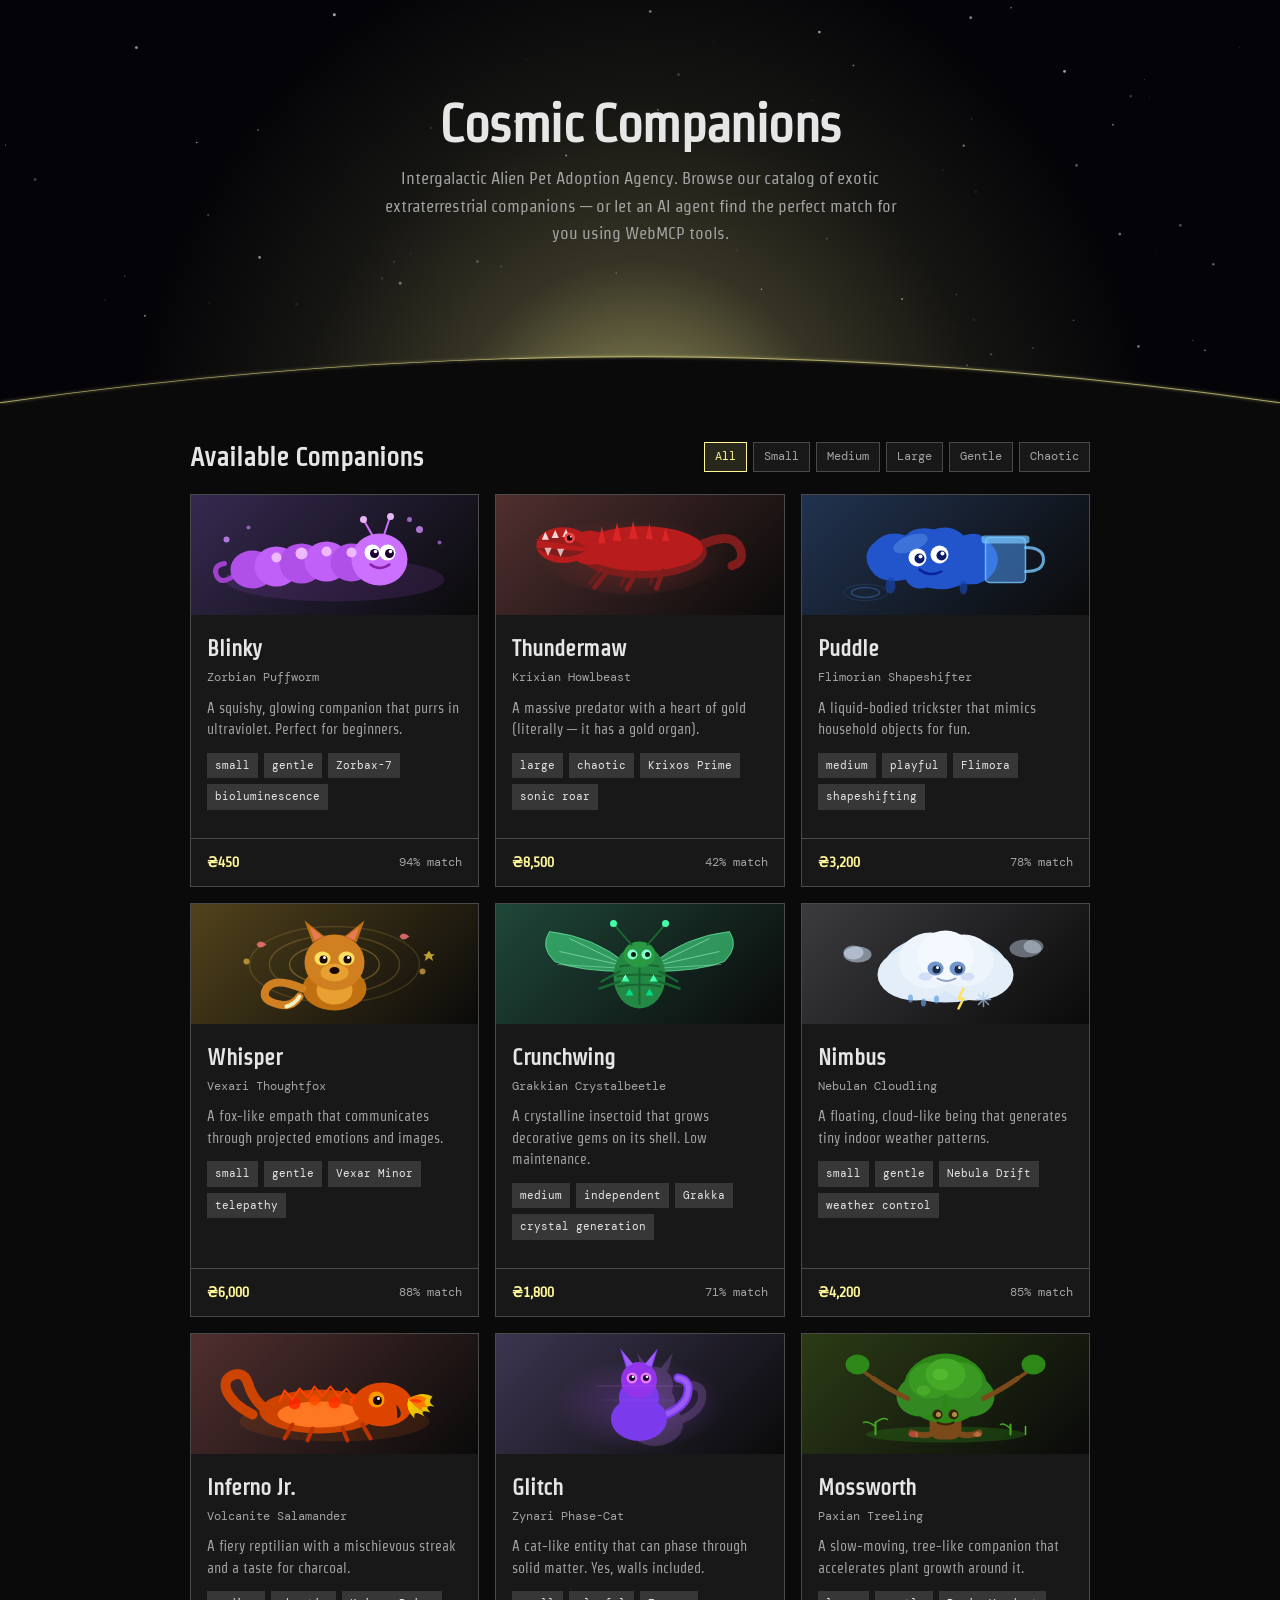
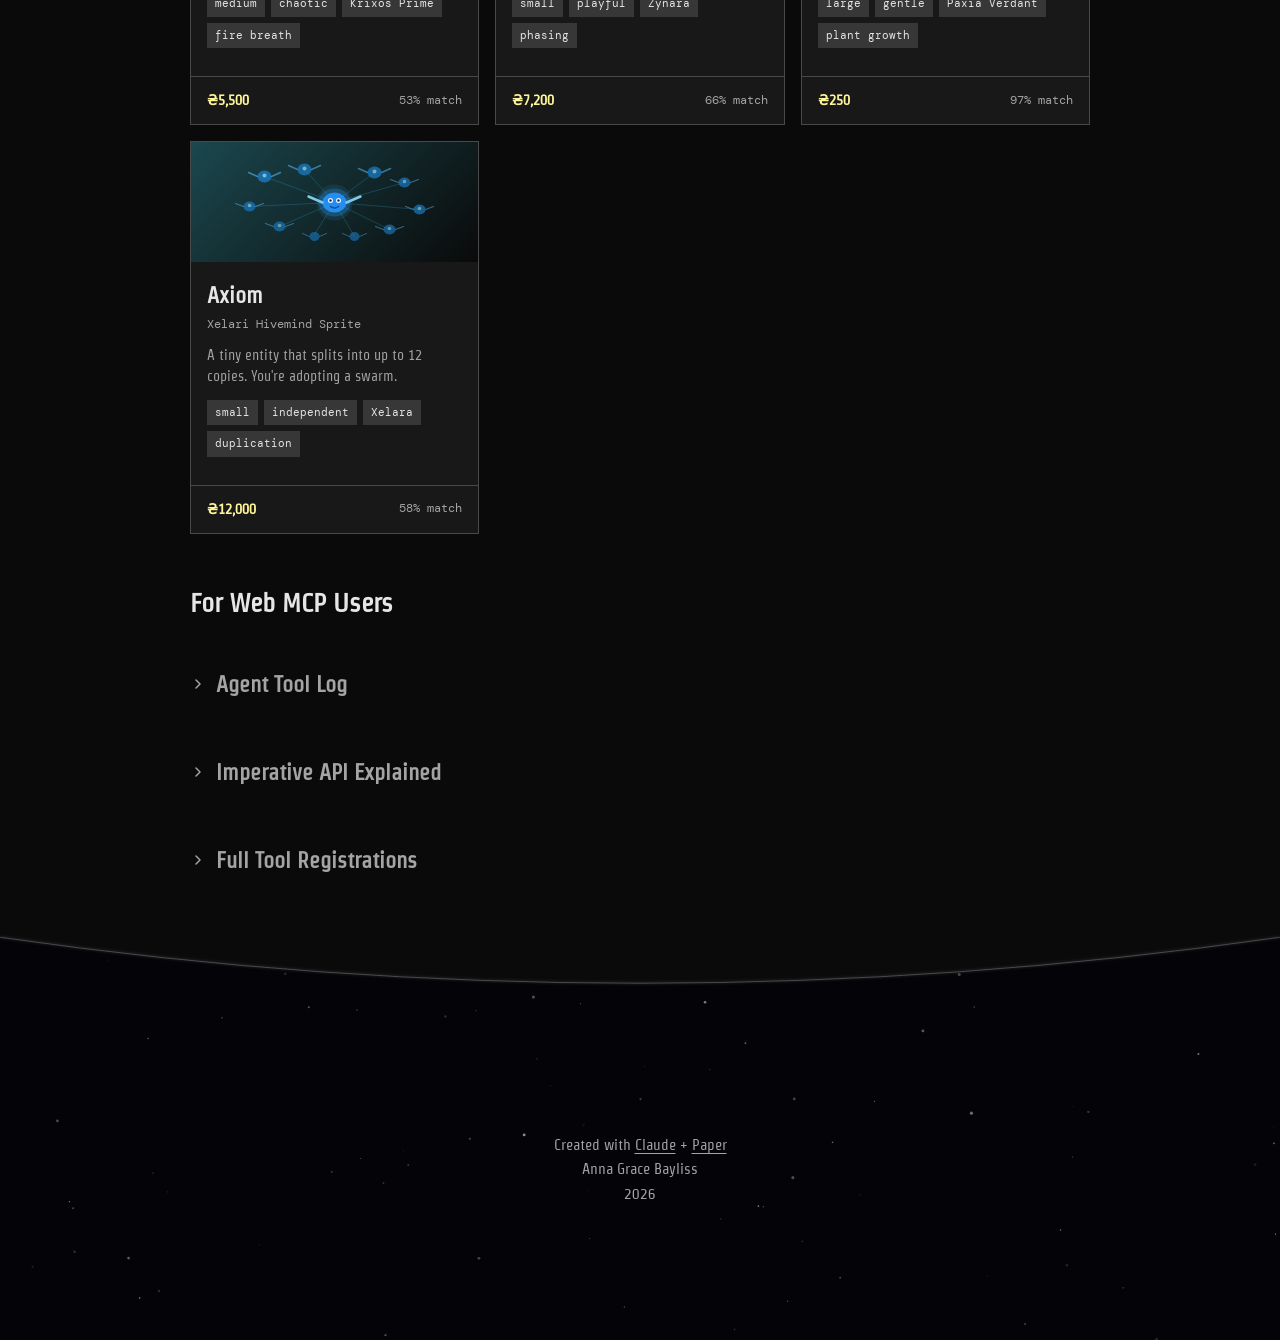
==== commit 3014973d: "Polish UI: accordions, spacing system, footer content, and adopt.html parity - Add accordion section" ====
--- a/alien-adoption/index.html
+++ b/alien-adoption/index.html
@@ -27,8 +27,8 @@
                 </feMerge>
             </filter>
         </defs>
-        <path class="horizon-mask" d="M0,110 Q720,20 1440,110 L1440,200 L0,200 Z"/>
-        <path d="M0,110 Q720,20 1440,110" fill="none" stroke="rgba(255,246,152,0.6)" stroke-width="1.5" filter="url(#rim-glow)"/>
+        <path class="horizon-mask" d="M0,170 Q720,10 1440,170 L1440,200 L0,200 Z"/>
+        <path d="M0,170 Q720,10 1440,170" fill="none" stroke="rgba(255,246,152,0.6)" stroke-width="1.5" filter="url(#rim-glow)"/>
     </svg>
 </section>
 
@@ -49,24 +49,41 @@
 
     <div class="catalog" id="catalog"></div>
 
-    <!-- Tool Call Log -->
-    <div class="log-section">
-        <h2>Agent Tool Log</h2>
-        <p class="log-desc">Real-time log of WebMCP tool invocations. When an AI agent calls a tool, the call and response appear here.</p>
-        <div class="log-panel">
-            <div class="log-toolbar">
-                <span>navigator.modelContext</span>
-                <button class="log-clear" onclick="clearLog()">clear</button>
-            </div>
-            <div class="log-entries" id="logEntries">
-                <div class="log-empty">No tool calls yet. Use an agent to interact with this page.</div>
+    <!-- Web MCP Section Header -->
+    <div class="section-header">
+        <h2>For Web MCP Users</h2>
+    </div>
+
+    <!-- Accordion: Agent Tool Log -->
+    <div class="accordion-item">
+        <button class="accordion-header" aria-expanded="false">
+            <svg class="accordion-caret" viewBox="0 0 16 16" fill="none" xmlns="http://www.w3.org/2000/svg" aria-hidden="true"><path d="M6 4l4 4-4 4" stroke="currentColor" stroke-width="1.5" stroke-linecap="round" stroke-linejoin="round"/></svg>
+            <h3>Agent Tool Log</h3>
+        </button>
+        <div class="accordion-body">
+            <div class="accordion-inner">
+                <p class="log-desc">Real-time log of WebMCP tool invocations. When an AI agent calls a tool, the call and response appear here.</p>
+                <div class="log-panel">
+                    <div class="log-toolbar">
+                        <span>navigator.modelContext</span>
+                        <button class="log-clear" onclick="clearLog()">clear</button>
+                    </div>
+                    <div class="log-entries" id="logEntries">
+                        <div class="log-empty">No tool calls yet. Use an agent to interact with this page.</div>
+                    </div>
+                </div>
             </div>
         </div>
     </div>
 
-    <!-- Annotations -->
-    <div class="annotations">
-        <h2>Imperative API Explained</h2>
+    <!-- Accordion: Imperative API Explained -->
+    <div class="accordion-item">
+        <button class="accordion-header" aria-expanded="false">
+            <svg class="accordion-caret" viewBox="0 0 16 16" fill="none" xmlns="http://www.w3.org/2000/svg" aria-hidden="true"><path d="M6 4l4 4-4 4" stroke="currentColor" stroke-width="1.5" stroke-linecap="round" stroke-linejoin="round"/></svg>
+            <h3>Imperative API Explained</h3>
+        </button>
+        <div class="accordion-body">
+            <div class="accordion-inner annotations">
 
         <div class="annotation-block">
             <div class="annotation-label">
@@ -117,7 +134,18 @@
             </div>
         </div>
 
-        <h2 style="margin-top: 32px;">Full Tool Registrations</h2>
+            </div><!-- /accordion-inner: API Explained -->
+        </div><!-- /accordion-body -->
+    </div><!-- /accordion-item: API Explained -->
+
+    <!-- Accordion: Full Tool Registrations -->
+    <div class="accordion-item">
+        <button class="accordion-header" aria-expanded="false">
+            <svg class="accordion-caret" viewBox="0 0 16 16" fill="none" xmlns="http://www.w3.org/2000/svg" aria-hidden="true"><path d="M6 4l4 4-4 4" stroke="currentColor" stroke-width="1.5" stroke-linecap="round" stroke-linejoin="round"/></svg>
+            <h3>Full Tool Registrations</h3>
+        </button>
+        <div class="accordion-body">
+            <div class="accordion-inner">
         <pre><span class="cm">// ── Tool 1: Search Aliens ──</span>
 <span class="kw">navigator</span>.<span class="hl">modelContext</span>.<span class="fn">registerTool</span>({
   <span class="hl">name</span>: <span class="str">"search_aliens"</span>,
@@ -222,9 +250,11 @@
     };
   }
 });</pre>
-    </div>
-
-</div>
+            </div><!-- /accordion-inner: Full Tool Regs -->
+        </div><!-- /accordion-body -->
+    </div><!-- /accordion-item: Full Tool Regs -->
+
+</div><!-- /container -->
 
 <script>
 // ═══════════════════════════════════════════════════
@@ -956,6 +986,16 @@
     initStarfield(document.querySelector('.hero-stars'));
     initStarfield(document.querySelector('.footer-stars'));
 });
+
+// ─── Accordion toggles ────────────────────────────────
+document.querySelectorAll('.accordion-header').forEach(function (header) {
+    header.addEventListener('click', function () {
+        const item = this.closest('.accordion-item');
+        const opening = !item.classList.contains('open');
+        item.classList.toggle('open', opening);
+        this.setAttribute('aria-expanded', opening);
+    });
+});
 </script>
 
 <footer class="page-footer">
@@ -970,11 +1010,13 @@
                 </feMerge>
             </filter>
         </defs>
-        <path class="horizon-mask" d="M0,90 Q720,180 1440,90 L1440,0 L0,0 Z"/>
-        <path d="M0,90 Q720,180 1440,90" fill="none" stroke="rgba(180,180,180,0.45)" stroke-width="1" filter="url(#footer-stroke-glow)"/>
+        <path class="horizon-mask" d="M0,30 Q720,190 1440,30 L1440,0 L0,0 Z"/>
+        <path d="M0,30 Q720,190 1440,30" fill="none" stroke="rgba(180,180,180,0.45)" stroke-width="1" filter="url(#footer-stroke-glow)"/>
     </svg>
     <div class="footer-content">
-        <p>footer text here</p>
+        <p>Created with <a href="https://www.claude.ai" target="_blank" rel="noopener">Claude</a> + <a href="https://www.paper.design" target="_blank" rel="noopener">Paper</a></p>
+        <p>Anna Grace Bayliss</p>
+        <p>2026</p>
     </div>
 </footer>
 
--- a/alien-adoption/styles.css
+++ b/alien-adoption/styles.css
@@ -136,6 +136,7 @@
 
 .container {
     margin: 0 auto;
+    padding-top: 16px;
 }
 
 /* index.html — catalog page */
@@ -191,19 +192,74 @@
     margin-top: 2px;
 }
 
-/* ─── Log Panel ─── */
-
-.log-section {
-    margin-top: 48px;
-}
-
-.log-section h2 {
+/* ─── Accordions ─── */
+
+.accordion-item {
+    margin-top: 32px;
+}
+
+.accordion-header {
+    display: flex;
+    align-items: center;
+    gap: 10px;
+    width: 100%;
+    background: none;
+    border: none;
+    padding: 16px 0;
+    cursor: pointer;
+    text-align: left;
+    color: var(--text-muted);
+    font-family: inherit;
+    transition: color 0.15s ease;
+}
+
+.accordion-header h3,
+.log-section h3,
+.annotations h3 {
     font-size: 1.25rem;
     font-weight: 600;
-    margin-bottom: 4px;
-}
-
-.log-section .log-desc {
+    margin: 0;
+}
+
+.accordion-header:hover {
+    color: var(--text);
+}
+
+.accordion-caret {
+    width: 16px;
+    height: 16px;
+    flex-shrink: 0;
+    color: var(--text-muted);
+    transition: transform 0.25s ease;
+}
+
+.accordion-item.open .accordion-caret {
+    transform: rotate(90deg);
+}
+
+.accordion-body {
+    display: grid;
+    grid-template-rows: 0fr;
+    transition: grid-template-rows 0.3s ease;
+}
+
+.accordion-item.open .accordion-body {
+    grid-template-rows: 1fr;
+}
+
+.accordion-inner {
+    overflow: hidden;
+    padding-bottom: 0;
+    transition: padding-bottom 0.3s ease;
+}
+
+.accordion-item.open .accordion-inner {
+    padding-bottom: 32px;
+}
+
+/* ─── Log Panel ─── */
+
+.log-desc {
     font-size: 0.8125rem;
     color: var(--text-muted);
     margin-bottom: 16px;
@@ -303,13 +359,7 @@
 /* ─── Annotations + Code Blocks ─── */
 
 .annotations {
-    margin-top: 48px;
-}
-
-.annotations h2 {
-    font-size: 1.25rem;
-    font-weight: 600;
-    margin-bottom: 16px;
+    margin-top: 0;
 }
 
 .annotation-block {
@@ -384,7 +434,7 @@
 
 .page-hero {
     position: relative;
-    margin: -40px -20px 32px;
+    margin: -40px -20px 0;
     overflow: hidden;
     height: 420px;
     background: var(--bg-deep);
@@ -466,7 +516,7 @@
     bottom: 0;
     left: 0;
     width: 100%;
-    height: 200px;
+    height: 115px;
     z-index: 2;
     pointer-events: none;
 }
@@ -500,7 +550,7 @@
     top: 0;
     left: 0;
     width: 100%;
-    height: 200px;
+    height: 115px;
     z-index: 2;
     pointer-events: none;
 }
@@ -512,6 +562,17 @@
     color: var(--text-muted);
     margin-top: 80px;
     font-size: 0.875rem;
+}
+
+.footer-content a {
+    color: inherit;
+    text-decoration: underline;
+    text-underline-offset: 3px;
+    transition: color 0.15s ease;
+}
+
+.footer-content a:hover {
+    color: var(--text);
 }
 
 
@@ -1037,6 +1098,7 @@
     border: 1px solid var(--border);
     border-radius: 0;
     overflow: hidden;
+    margin-bottom: 48px;
 }
 
 .form-card-header {
@@ -1328,8 +1390,14 @@
     /* index.html — hero */
     .page-hero {
         height: 340px;
-        padding-top: 52px;
-        margin-bottom: 40px;
+        align-items: center;
+        padding-top: 0;
+        padding-bottom: 80px;
+        margin-bottom: 0;
+    }
+
+    .hero-content {
+        margin-top: 30px;
     }
 
     .hero-content h1 {
@@ -1341,7 +1409,11 @@
     }
 
     .hero-horizon {
-        height: 140px;
+        height: 80px;
+    }
+
+    .footer-horizon {
+        height: 80px;
     }
 
     /* adopt.html — recap card */
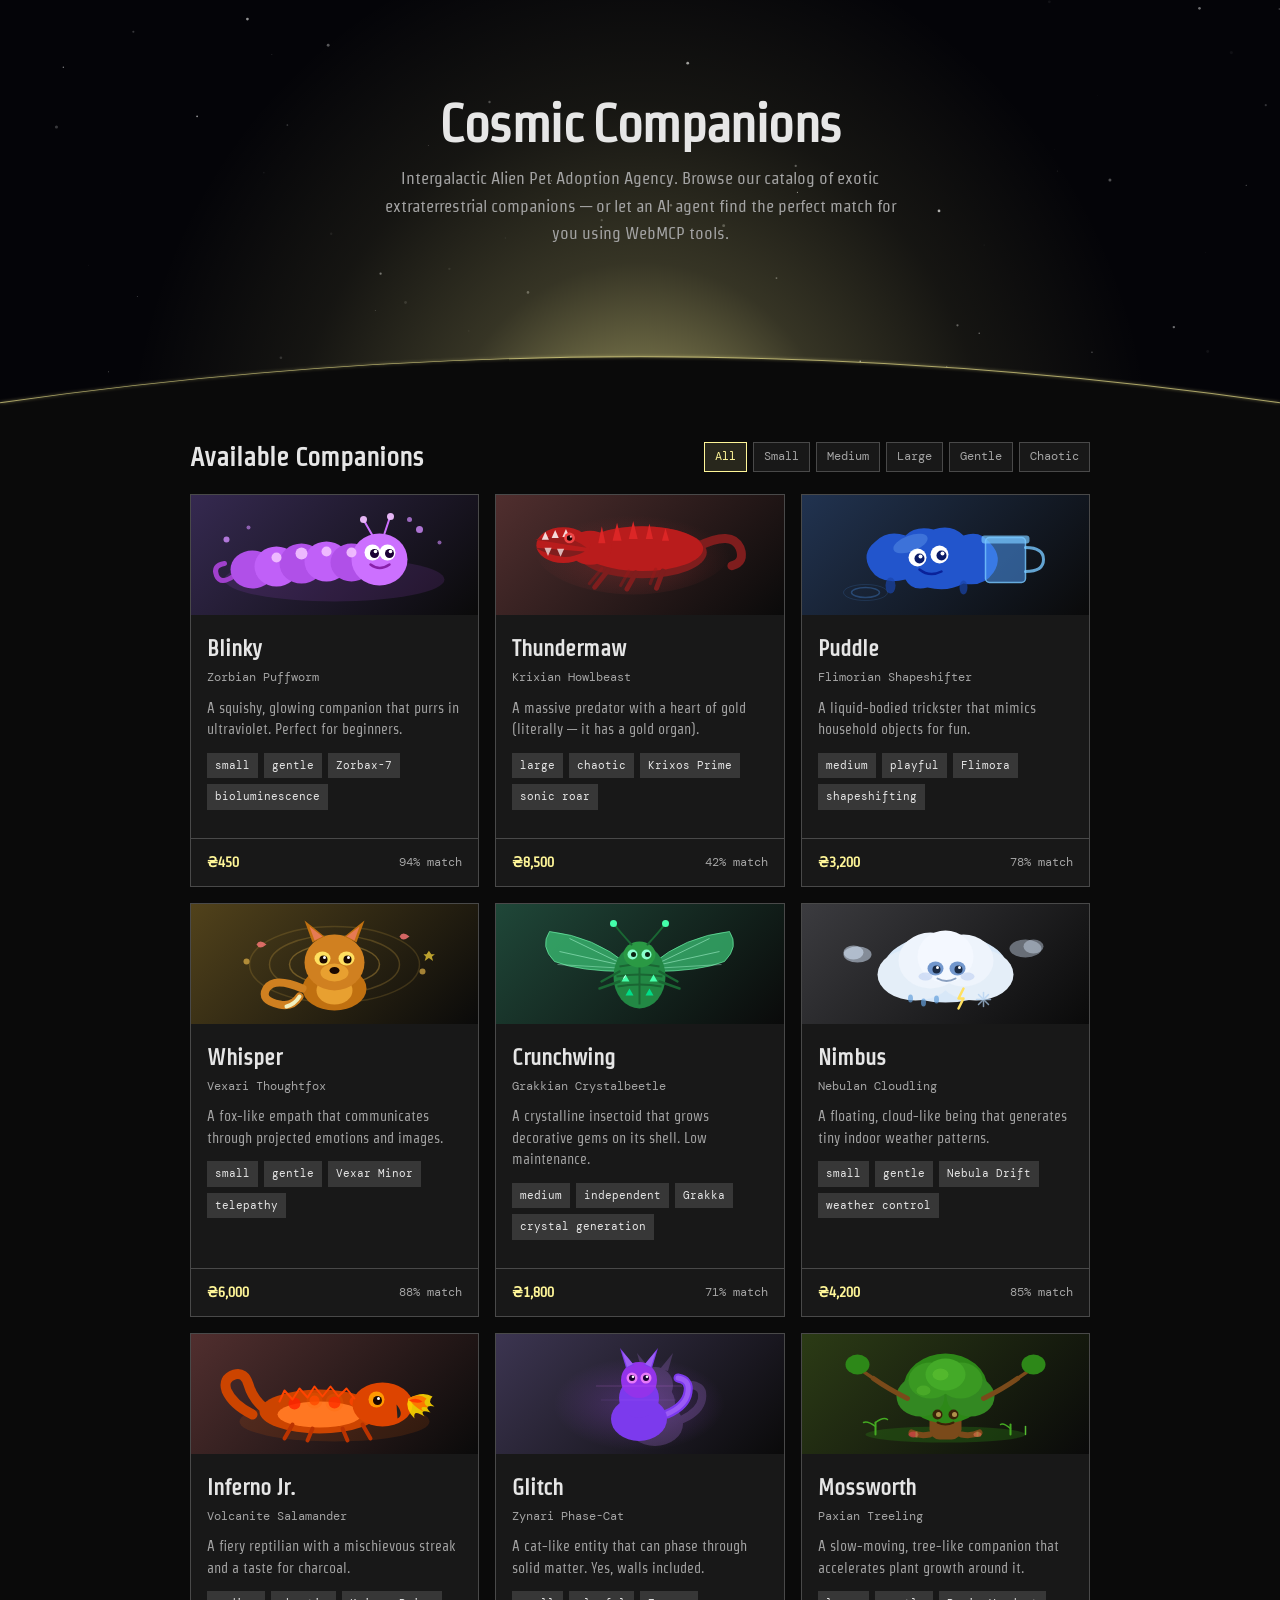
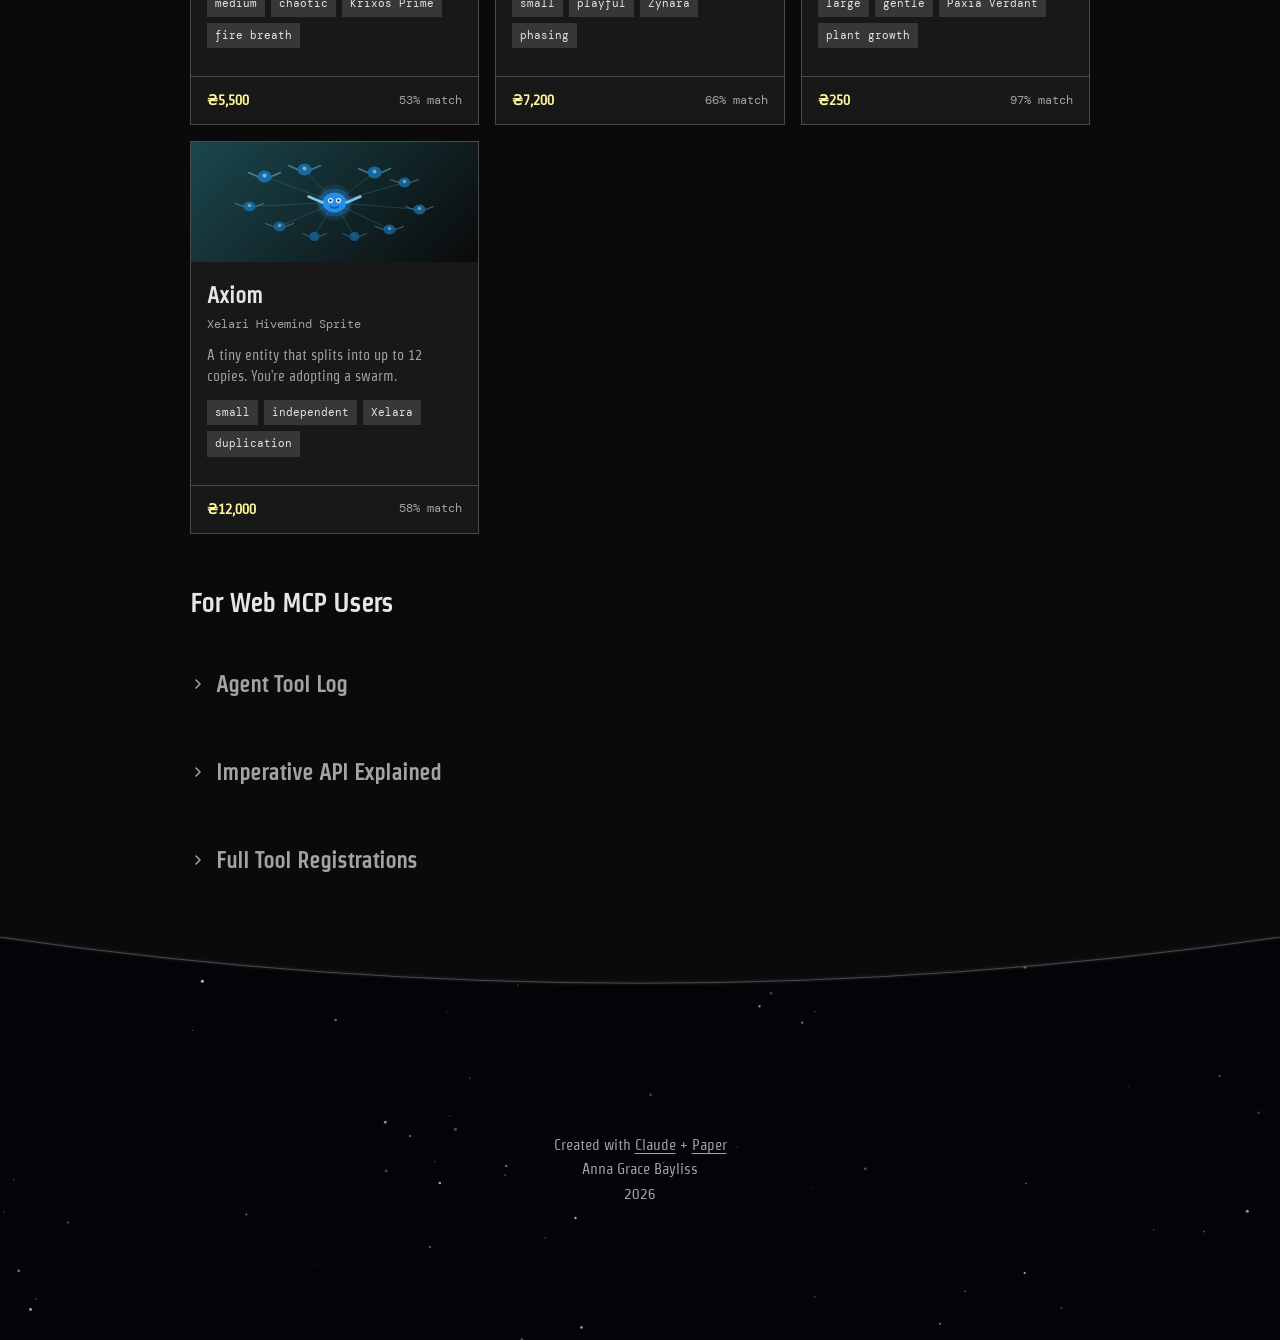
==== commit da5034fc: "Redesign adopt.html: slim hero, updated recap card, form refinements, and success state - Hero: shor" ====
--- a/alien-adoption/index.html
+++ b/alien-adoption/index.html
@@ -622,7 +622,7 @@
             ${a.warnings.length ? `
                 <div class="warnings">
                     <h4><svg width="11" height="11" viewBox="0 0 11 11" fill="none" xmlns="http://www.w3.org/2000/svg"><path d="M5.5 1.5L10 9.5H1Z" stroke="currentColor" stroke-width="1.2" stroke-linejoin="round"/><line x1="5.5" y1="4.5" x2="5.5" y2="6.5" stroke="currentColor" stroke-width="1.2" stroke-linecap="round"/><circle cx="5.5" cy="8" r="0.6" fill="currentColor"/></svg> Warnings</h4>
-                    <ul>${a.warnings.map(w => `<li><svg width="11" height="11" viewBox="0 0 11 11" fill="none" xmlns="http://www.w3.org/2000/svg"><path d="M5.5 1.5L10 9.5H1Z" stroke="currentColor" stroke-width="1.2" stroke-linejoin="round"/><line x1="5.5" y1="4.5" x2="5.5" y2="6.5" stroke="currentColor" stroke-width="1.2" stroke-linecap="round"/><circle cx="5.5" cy="8" r="0.6" fill="currentColor"/></svg>${w}</li>`).join('')}</ul>
+                    <ul>${a.warnings.map(w => `<li>${w}</li>`).join('')}</ul>
                 </div>
             ` : ''}
             <div class="adopt-bar">
--- a/alien-adoption/styles.css
+++ b/alien-adoption/styles.css
@@ -182,14 +182,7 @@
 }
 
 .warnings li {
-    display: flex;
-    align-items: flex-start;
-    gap: 6px;
-}
-
-.warnings li svg {
-    flex-shrink: 0;
-    margin-top: 2px;
+    padding-left: 4px;
 }
 
 /* ─── Accordions ─── */
@@ -511,6 +504,13 @@
     fill: var(--bg);
 }
 
+.page-hero--slim {
+    height: 329px;
+    align-items: center;
+    padding-top: 0;
+    padding-bottom: 55px;
+}
+
 .hero-horizon {
     position: absolute;
     bottom: 0;
@@ -1013,11 +1013,11 @@
     border-radius: 0;
     margin-bottom: 28px;
     display: flex;
-    flex-direction: row-reverse;
+    flex-direction: row;
     align-items: center;
     gap: 20px;
     overflow: hidden;
-    padding: 0 0 0 24px;
+    padding: 0;
 }
 
 .recap-card-visual {
@@ -1043,16 +1043,17 @@
     flex: 1;
     display: flex;
     flex-direction: column;
-    gap: 6px;
     justify-content: center;
-    padding: 20px 0;
-}
+    padding: 20px 24px 20px 0;
+}
+
 
 .recap-title-row {
     display: flex;
     align-items: center;
     justify-content: space-between;
     gap: 12px;
+    margin-bottom: 3px;
 }
 
 .recap-card-info h1 {
@@ -1066,22 +1067,9 @@
     font-family: var(--mono);
     font-size: 0.75rem;
     color: var(--text-muted);
-}
-
-.recap-tags {
-    display: flex;
-    gap: 6px;
-    flex-wrap: wrap;
-}
-
-.recap-tag {
-    font-family: var(--mono);
-    font-size: 0.625rem;
-    padding: 4px 8px;
-    border-radius: 0;
-    color: var(--text);
-    background: rgba(230, 230, 230, 0.149);
-}
+    margin-bottom: 8px;
+}
+
 
 .recap-price {
     font-family: var(--sans);
@@ -1110,7 +1098,7 @@
 }
 
 .form-card-header h2 {
-    font-size: 1rem;
+    font-size: 1.375rem;
     font-weight: 600;
     margin-bottom: 4px;
 }
@@ -1155,14 +1143,14 @@
 label {
     font-size: 0.8125rem;
     font-weight: 500;
-    color: var(--text-muted);
+    color: var(--text);
     display: flex;
     align-items: center;
     gap: 6px;
 }
 
 label .required {
-    color: var(--accent);
+    color: var(--text-muted);
     font-size: 0.6875rem;
 }
 
@@ -1236,6 +1224,7 @@
     background: var(--surface);
     border: 1px solid var(--border);
     border-radius: 0;
+    margin-bottom: 48px;
     overflow: hidden;
     padding: 0 32px;
     animation: fadeIn 0.4s ease;
@@ -1259,7 +1248,7 @@
 .success-card h2 {
     font-size: 1.75rem;
     font-weight: 400;
-    color: var(--success);
+    color: var(--text);
     letter-spacing: -0.03em;
     text-align: center;
 }
@@ -1355,6 +1344,7 @@
     border-radius: 0;
     padding: 48px 32px;
     text-align: center;
+    margin-bottom: 48px;
 }
 
 .error-card h2 {
@@ -1416,6 +1406,12 @@
         height: 80px;
     }
 
+    /* adopt.html — slim hero */
+    .page-hero--slim {
+        height: 260px;
+        padding-bottom: 50px;
+    }
+
     /* adopt.html — recap card */
     .recap-card {
         flex-direction: column;
@@ -1427,13 +1423,11 @@
     .recap-card-visual {
         width: 100%;
         height: 150px;
-        order: 2;
     }
 
     .recap-card-info {
         padding: 16px;
         gap: 0;
-        order: 1;
     }
 
     .recap-title-row { margin-bottom: 2px; }
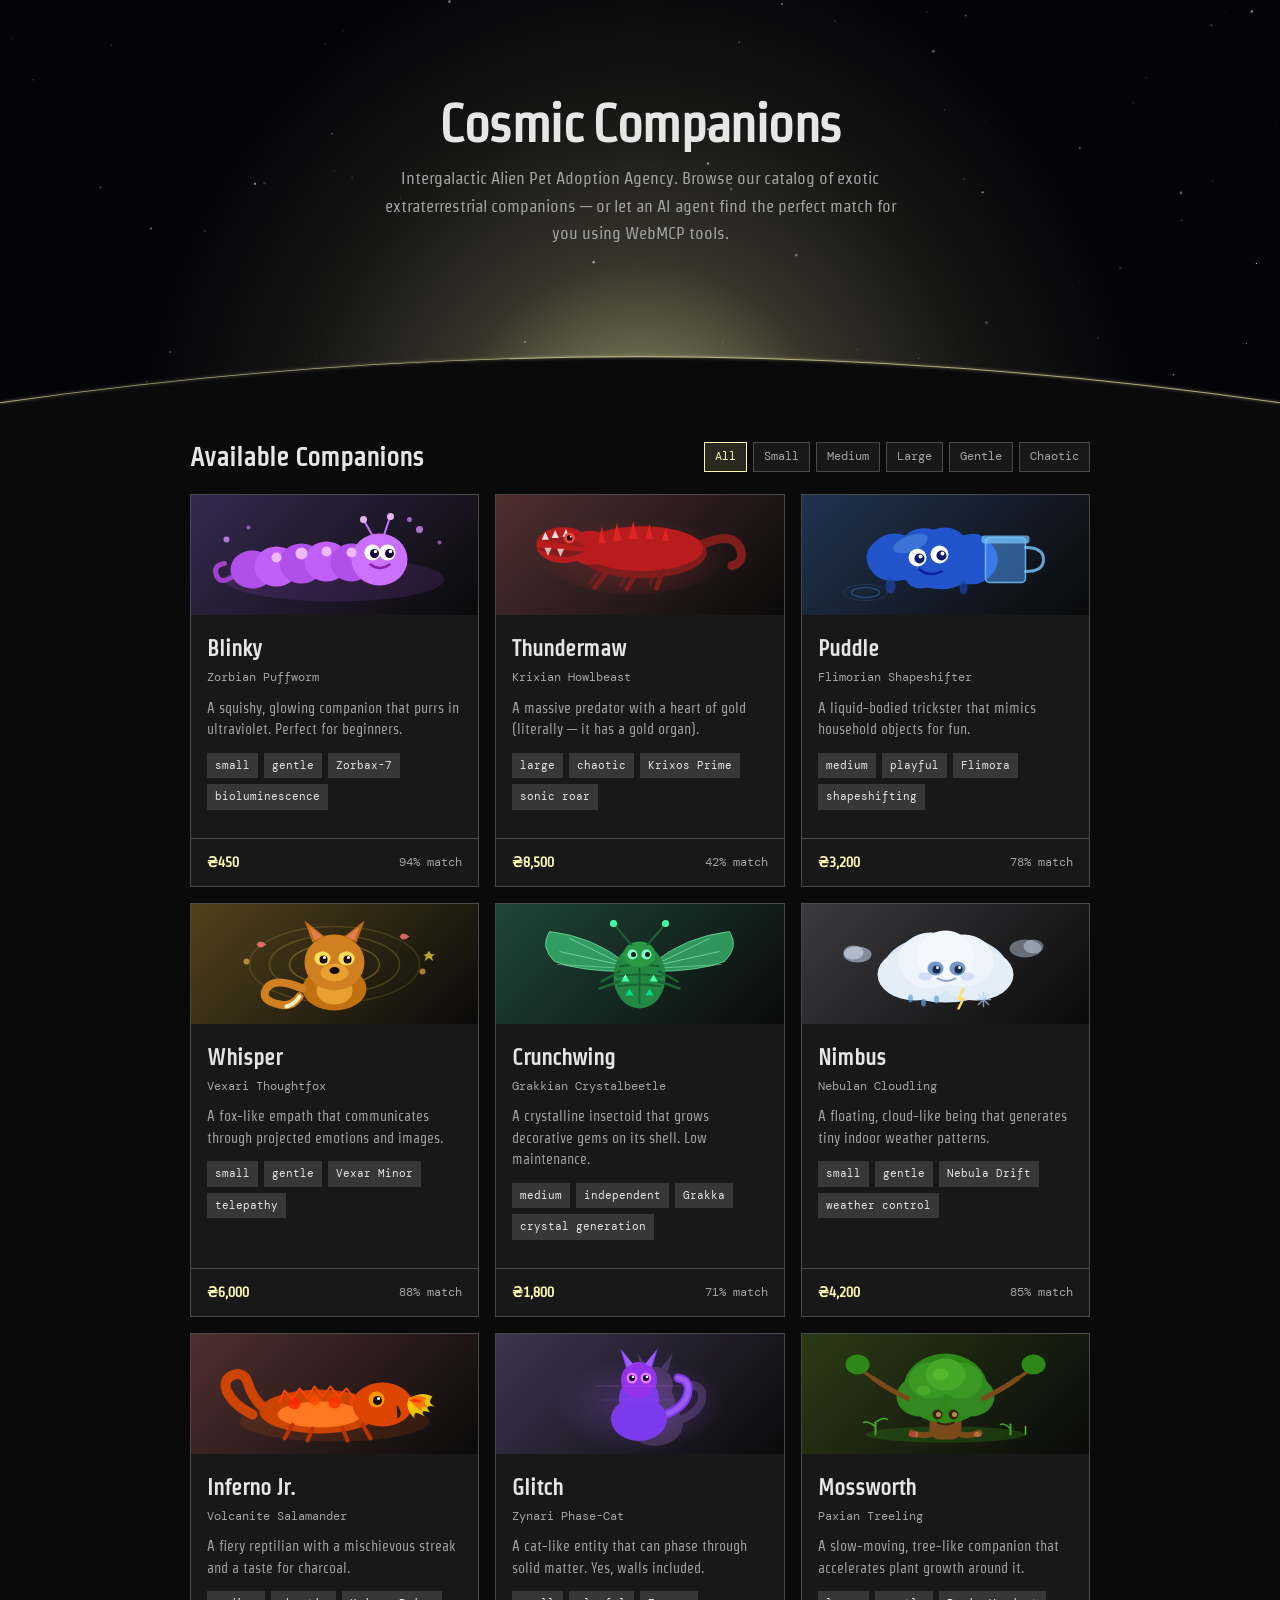
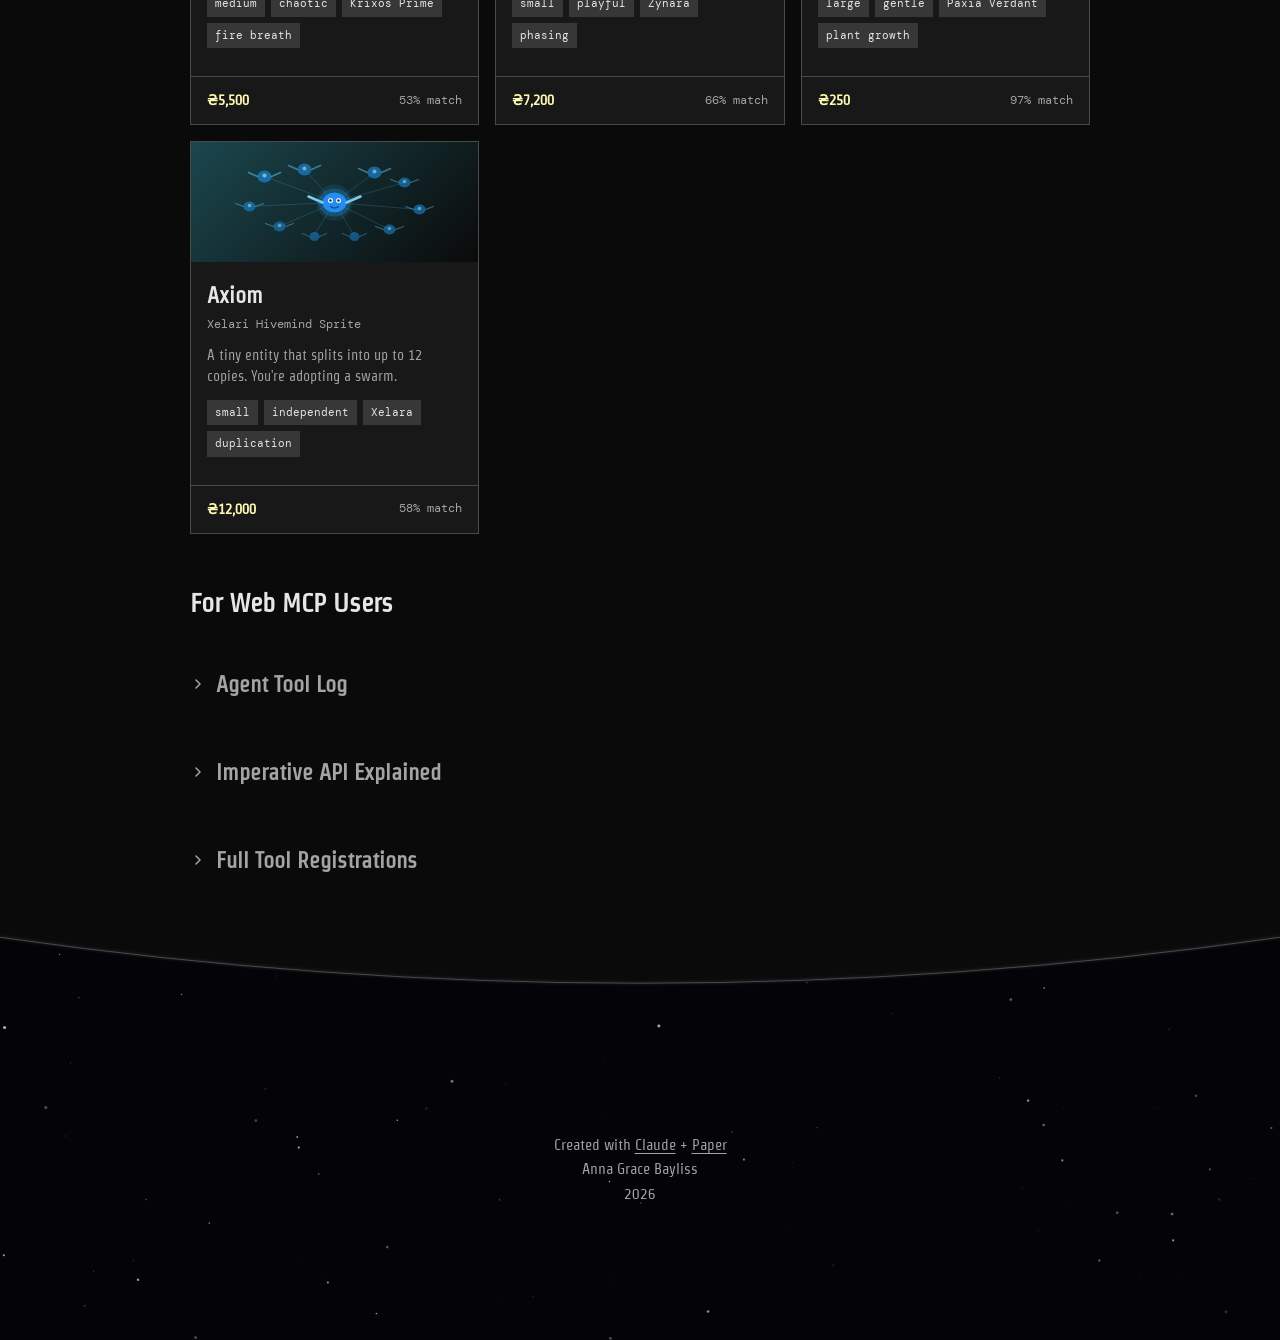
==== commit 31e6fcbd: "Refine accent color, selected border, and card border tokens - Update accent from #FFF698 to #FFF9B2" ====
--- a/alien-adoption/index.html
+++ b/alien-adoption/index.html
@@ -28,7 +28,7 @@
             </filter>
         </defs>
         <path class="horizon-mask" d="M0,170 Q720,10 1440,170 L1440,200 L0,200 Z"/>
-        <path d="M0,170 Q720,10 1440,170" fill="none" stroke="rgba(255,246,152,0.6)" stroke-width="1.5" filter="url(#rim-glow)"/>
+        <path d="M0,170 Q720,10 1440,170" fill="none" stroke="rgba(255,249,178,0.6)" stroke-width="1.5" filter="url(#rim-glow)"/>
     </svg>
 </section>
 
--- a/alien-adoption/styles.css
+++ b/alien-adoption/styles.css
@@ -44,16 +44,17 @@
     /* ─── Borders ─── */
     --border:         #494949;
     --border-focus:   #e6e6e6;
-    --border-hover:   #FFF698;
+    --border-selected: #BDBDBD;
+    --border-hover:   #FFF9B2;
 
     /* ─── Text ─── */
     --text:           #e6e6e6;
     --text-muted:     #a4a4a4;
 
     /* ─── Accent ─── */
-    --accent:         #FFF698;
-    --accent-soft:    rgba(255, 246, 152, 0.12);
-    --accent-glow:    rgba(255, 246, 152, 0.15);
+    --accent:         #FFF9B2;
+    --accent-soft:    rgba(255, 249, 178, 0.12);
+    --accent-glow:    rgba(255, 249, 178, 0.15);
 
     /* ─── Semantic ─── */
     --success:        #34d399;
@@ -63,8 +64,8 @@
     --cyan:           #22d3ee;
 
     /* ─── Tags ─── */
-    --tag-bg:         rgba(255, 246, 152, 0.12);
-    --tag-text:       #FFF698;
+    --tag-bg:         rgba(255, 249, 178, 0.12);
+    --tag-text:       #FFF9B2;
 
     /* ─── Layout ─── */
     --radius:         0;
@@ -452,11 +453,11 @@
     width: 1300px;
     height: 700px;
     background: radial-gradient(ellipse at 50% 100%,
-        rgba(255,246,152,0.85) 0%,
-        rgba(255,246,152,0.45) 10%,
-        rgba(255,246,152,0.2)  22%,
-        rgba(255,246,152,0.07) 38%,
-        rgba(255,246,152,0)    56%
+        rgba(255,249,178,0.85) 0%,
+        rgba(255,249,178,0.45) 10%,
+        rgba(255,249,178,0.2)  22%,
+        rgba(255,249,178,0.07) 38%,
+        rgba(255,249,178,0)    56%
     );
     z-index: 1;
     pointer-events: none;
@@ -679,7 +680,7 @@
 }
 
 .alien-card.active {
-    border-color: var(--border-focus);
+    border-color: var(--border-selected);
     box-shadow: rgba(228, 228, 228, 0.08) 0px 2px 12px 3px;
 }
 
@@ -778,7 +779,7 @@
     grid-column: 1 / -1;
     display: flex;
     background: var(--surface);
-    border: 1px solid var(--border-focus);
+    border: 1px solid var(--border-selected);
     border-radius: 0;
     overflow: hidden;
     animation: expandIn 0.3s ease;
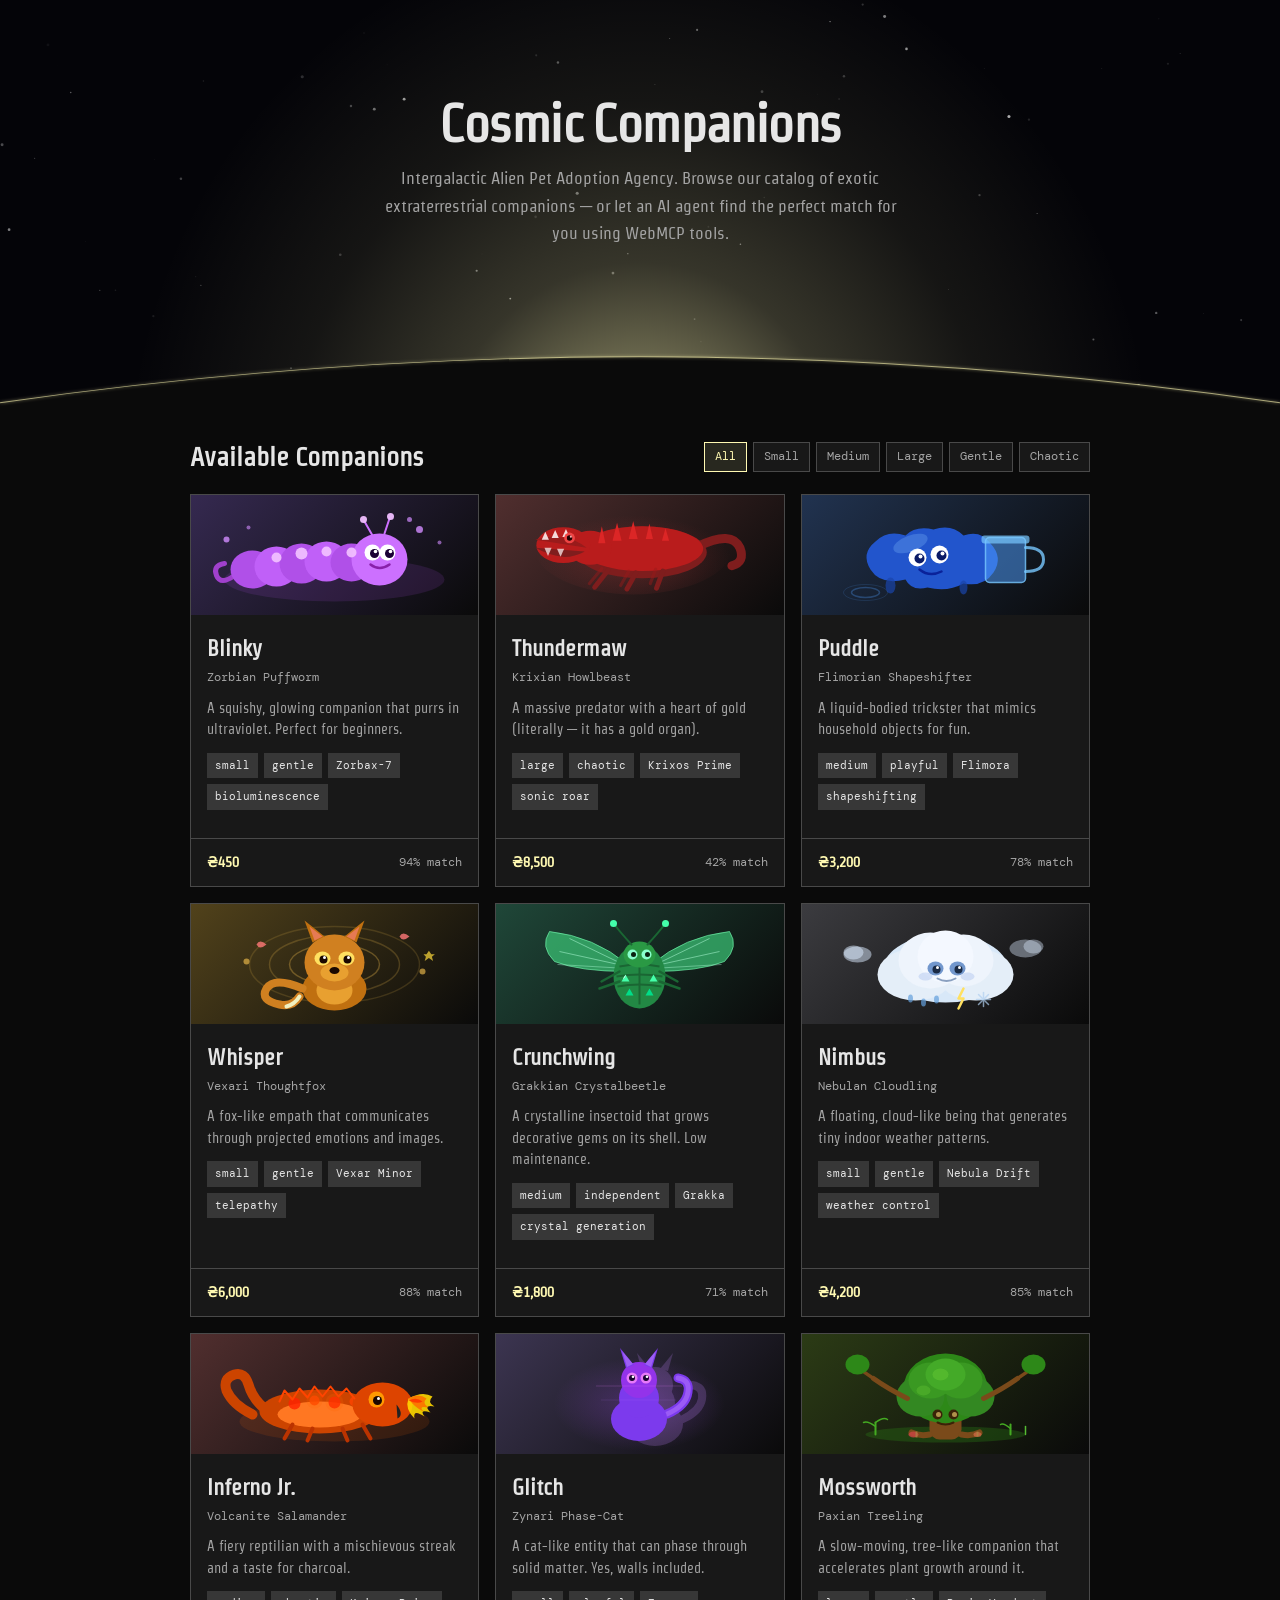
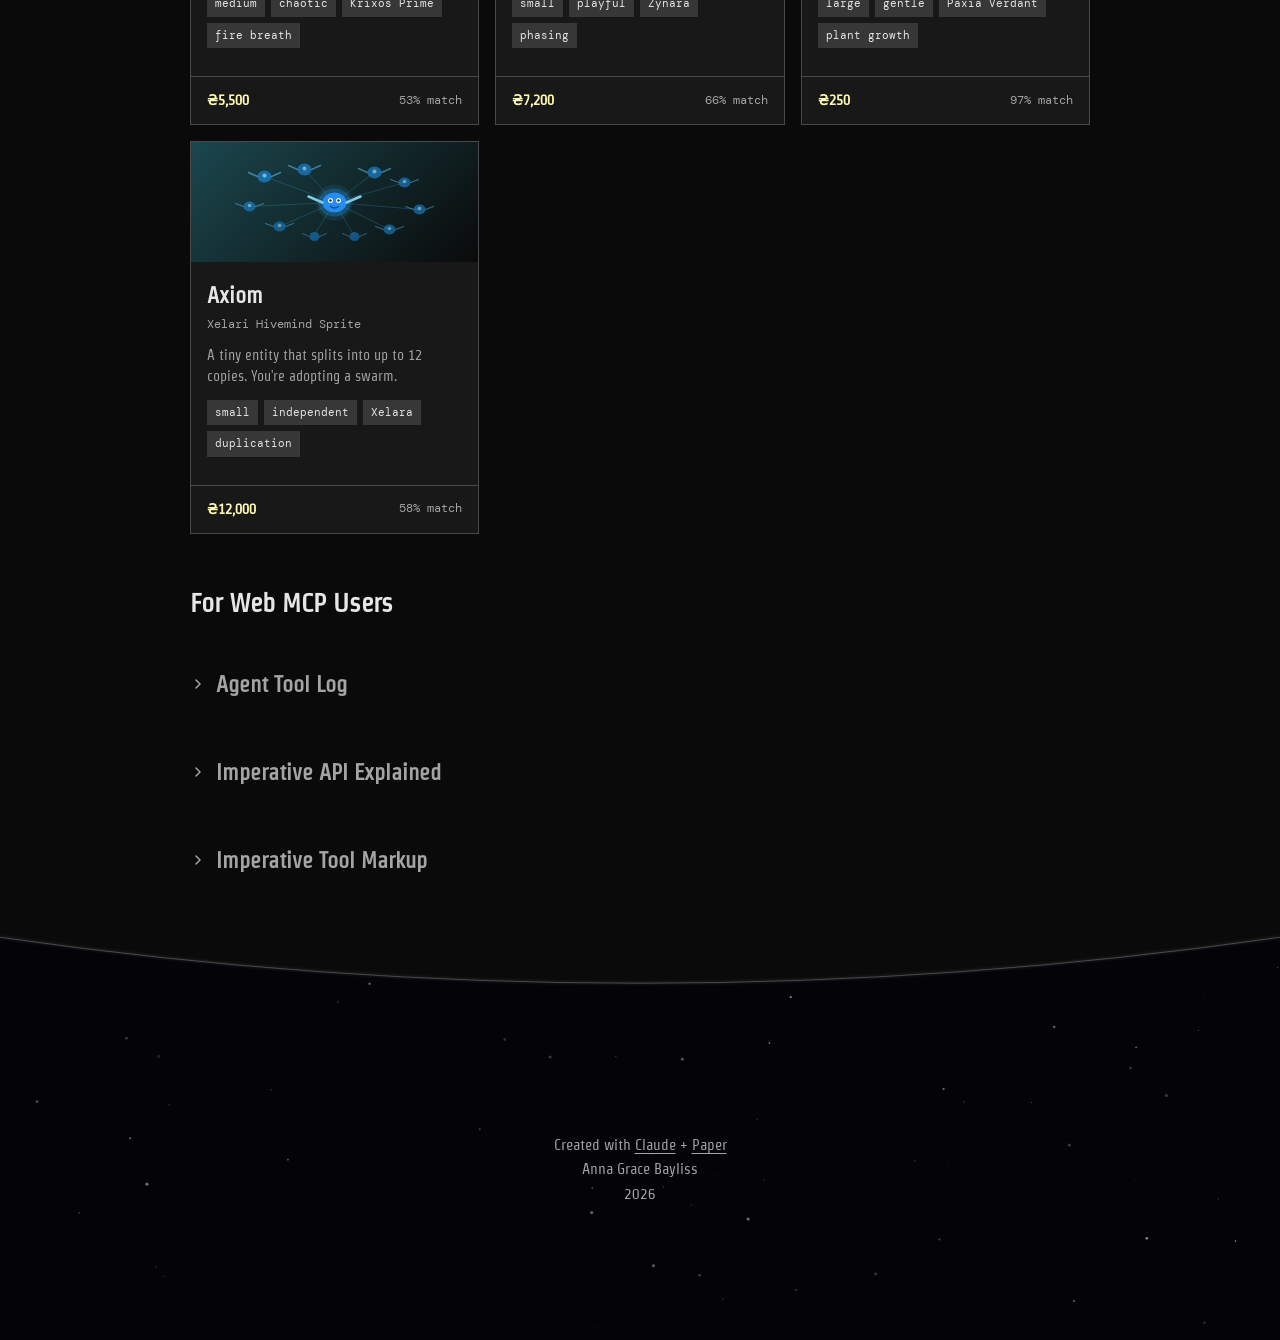
==== commit 2db20f71: "Unify WebMCP section visual treatment across index and adopt - Annotation label headers: remove yell" ====
--- a/alien-adoption/index.html
+++ b/alien-adoption/index.html
@@ -142,7 +142,7 @@
     <div class="accordion-item">
         <button class="accordion-header" aria-expanded="false">
             <svg class="accordion-caret" viewBox="0 0 16 16" fill="none" xmlns="http://www.w3.org/2000/svg" aria-hidden="true"><path d="M6 4l4 4-4 4" stroke="currentColor" stroke-width="1.5" stroke-linecap="round" stroke-linejoin="round"/></svg>
-            <h3>Full Tool Registrations</h3>
+            <h3>Imperative Tool Markup</h3>
         </button>
         <div class="accordion-body">
             <div class="accordion-inner">
--- a/alien-adoption/styles.css
+++ b/alien-adoption/styles.css
@@ -325,7 +325,7 @@
 }
 
 .log-entry .log-params {
-    color: var(--cyan);
+    color: var(--text);
     display: block;
     margin-top: 4px;
     margin-left: 70px;
@@ -334,7 +334,7 @@
 }
 
 .log-entry .log-result {
-    color: var(--success);
+    color: var(--text-muted);
     display: block;
     margin-top: 4px;
     margin-left: 70px;
@@ -367,13 +367,10 @@
 .annotation-label {
     font-family: var(--mono);
     font-size: 0.75rem;
-    color: var(--tag-text);
-    background: var(--tag-bg);
+    color: var(--text-muted);
     padding: 10px 16px;
     border-bottom: 1px solid var(--border);
 }
-
-.annotation-label .fn  { color: var(--success); }
 
 .annotation-desc {
     padding: 14px 16px;
@@ -397,7 +394,7 @@
 }
 
 pre {
-    background: var(--bg);
+    background: var(--surface);
     border: 1px solid var(--border);
     border-radius: 0;
     padding: 16px;
@@ -410,13 +407,24 @@
     margin-top: 12px;
 }
 
+pre::before {
+    content: 'tool markup';
+    display: block;
+    font-family: var(--mono);
+    font-size: 0.75rem;
+    color: var(--text-muted);
+    padding: 10px 16px;
+    border-bottom: 1px solid var(--border);
+    margin: -16px -16px 16px -16px;
+}
+
 pre .hl   { color: var(--accent); }
-pre .fn   { color: var(--success); }
-pre .attr { color: var(--success); }
-pre .str  { color: var(--cyan); }
-pre .val  { color: var(--cyan); }
-pre .kw   { color: var(--pink); }
-pre .tag  { color: var(--tag-text); }
+pre .fn   { color: var(--accent); }
+pre .attr { color: var(--accent); }
+pre .str  { color: var(--text); }
+pre .val  { color: var(--text); }
+pre .kw   { color: var(--text-muted); }
+pre .tag  { color: var(--text-muted); }
 pre .cm   { color: var(--comment); }
 
 
@@ -1592,6 +1600,20 @@
     .adopt-btn { margin-top: 0; }
 }
 
+@media (max-width: 600px) {
+    .form-card-header {
+        padding: 16px;
+    }
+
+    .form-body {
+        padding: 16px;
+    }
+
+    .success-card {
+        padding: 0 16px;
+    }
+}
+
 @media (max-width: 500px) {
     /* adopt.html */
     .field-row { grid-template-columns: 1fr; }
